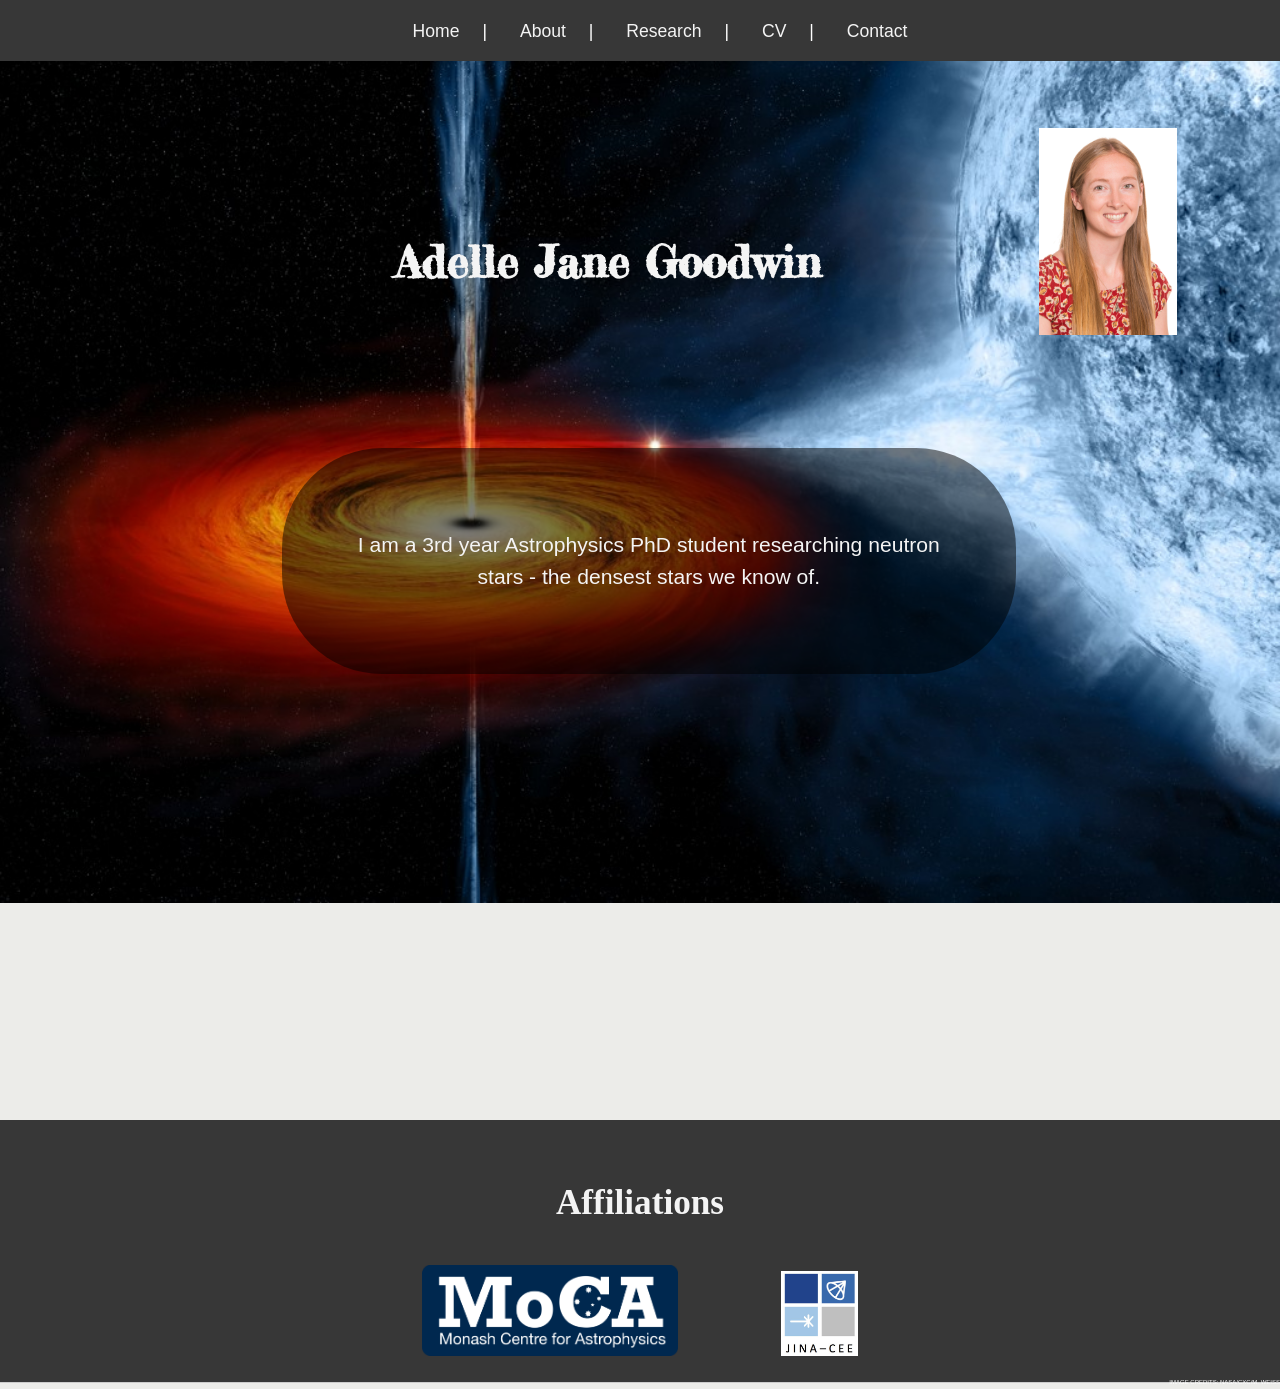
==== index.html @ 3f8757b3 "added metadata" ====
<!DOCTYPE html>
<html>
<head>

<link href="https://fonts.googleapis.com/css?family=Amatic+SC|Bevan|Bree+Serif|Cabin+Sketch|Cinzel|Merienda|Monoton|Orbitron|Raleway" rel="stylesheet">
<link href='https://fonts.googleapis.com/css?family=Spinnaker' rel='stylesheet'>
<link href="https://fonts.googleapis.com/css?family=Fredericka+the+Great" rel="stylesheet">

<!-- your webpage info goes here -->

    <title>Adelle Goodwin</title>

	<meta name="author" content="Adelle J Goodwin" />
	<meta name="description" content="Adelle Jane Goodwin, Adelle Goodwin, A J Goodwin, Monash University" />

<!-- you should always add your stylesheet (css) in the head tag so that it starts loading before the page html is being displayed -->
	<link rel="stylesheet" href="style.css" type="text/css" />

</head>
<div id="nav" >
  <br>
  <br>
  <br>
  <ul>
    <li><a href="index.html">Home</a></li>
    <li><a href="about.html">About</a></li>
    <li><a href="research.html">Research</a></li>
    <li><a href="CV.html">CV</a></li>
    <li><a href="contact.html">Contact</a></li>


  </ul>
</div>
   <div id="logo1" class = "parallax">
     <div id=nav3>
       <ul>
        <img src="Adelle_pic.jpg" alt="Adelle" width=40%>
   </ul>
     </div>
     <br>
     <br>
     <br>
     <br>
     <br>
     <br>
     <br>
     <br>
     <br>
     <br>
     <br>
     <h4> Adelle Jane Goodwin</h4>


    <!-- webpage content goes here in the body -->

    	<div id="page">

    		<div id="content1">
          <p style= "line-height:1.5" >
    				I am a 3rd year Astrophysics PhD student researching neutron stars - the densest stars we know of.
          <!-- <br>
          </p>
    			<p style="line-height:1.5" >
    				<b>Where:</b> Monash Prato Centre, Tuscany, Italy
    			</p>
          <p>
            <b>When:</b> June 11th - 15th 2018-->
          </p> 
    		</div>

  </div >
  <br>
  <br>
  <br>
  <br>
  <br>
  <br>
  <br>
  <br>
  <br>

  <div id="footer">
        <h6 id="sponsorTitle" data-default-title="<strong>Our Sponsors</strong>"><strong>Affiliations</strong></h6>
<br>
<br>
<a href="http://monash.edu/moca"><img src="mocalogo-4500px.png" width=20% ></a>
    &nbsp;&nbsp;&nbsp;&nbsp;  &nbsp;&nbsp;&nbsp;&nbsp;
    &nbsp;&nbsp;&nbsp;&nbsp;  &nbsp;&nbsp;&nbsp;&nbsp;
    <a href="http://jinaweb.org"><img src="jina.jpg" width=6%></a>
    <br>
    <br>

    <p>
  Image Credits: NASA/CXC/M. Weiss
    </p>

</div>
</html>
---- style.css ----
/*
* This file defines the size/margins/font/colours of things
*/

p{ line-height: 1em; }

/* h stands for heading, you can define different headings */

h1{
  color: #F4F4F4;
  font-family: "Playfair Display", Georgia, serif;
	line-height: 1.1em;
	margin: 0px 0px 0px 25%;
  width: 50%;
  text-align:center;
}

h3,h5{
  color: #373737;
  font-family:Raleway;
	font-weight: normal;
	line-height: 1.1em;
	margin: 0 0 .5em 0;
}

h2{
  color: #373737;
  font-family:Spinnaker;
	font-weight: normal;
	line-height: 1.1em;
	margin: 0 0 .5em 0;
}

h4{
  color: #F4F4F4;
  font-family: 'Fredericka the Great', cursive;
  font-weight: bolder;
  font-size: 200%;
	line-height: 1.5em;
	margin: -5% 0px 0px 25%;
  width: 50%;
  text-align:center;
}

h6{
  color: #F4F4F4;
  font-family:"Playfair Display", Georgia, serif;
	font-weight: bolder;
	line-height: 1.1em;
	margin: 0px 0px 0px 25%;
  width: 50%;
  text-align:center;
}

h1{ font-size: 3.0em; }
h2{ font-size: 1.8em; }
h3{ font-size: 3.0em; }
h4{ font-size: 250%;}
h5{ font-size: 1.8em; }
h6{ font-size: 2.0em; }
a{
	color: #F4F4F4;
  /* #F4F4F4*/
	text-decoration: none;
}
	a:hover,
	a:active{ text-decoration: underline; }

  a{
  	color: #F4F4F4;
  	text-decoration: none;
  }
  	a:hover,
  	a:active{ text-decoration: underline; }

/* you can structure your code's white space so that it is as readable for when
you come back in the future or for other people to read and edit quickly */

body{
    /* font-family: Raleway; font-weight:lighter; font-size: 110%; */
    font-family: "Karla", Arial, sans-serif;
    font-size: 110%;
    line-height: 1.2em; width: 100%;
    margin: 0%;text-align:center;
    background: #ECECE9
}

#page{ margin: 10%; }

#logo{
	width: 100%;
	margin-top: 100px;
	font-family: "Karla", Arial, sans-serif;
	display: inline-block;
}

#logo1{
	width: 100%;
	margin-top: 0px;
	font-family: "Karla", Arial, sans-serif;
	display: inline-block;
}
#nav{
	width: 100%;
  margin:0px;
  margin-top:-60px;
  margin-bottom: 0px;
	display: inline-block;
	text-align: center;
	float: center;
  color: #white;
  background-color: #373737;

}
	#nav ul{}
		#nav ul li{
			display: inline-block;
			height: 22px;
		}
    #nav li + li:before{
          content:' | ';
          padding-right:10px;
          color: white;
          font-size: 100%;
        }
			#nav ul li a{
				padding: 18px;
				background: #373737;
				color: #white;
        font-size: 100%;
        text-align: center;
        text-decoration: none;
        box-shadow: none;
			}
			#nav ul li a:hover{
				background-color: black;
				box-shadow: 0px 1px 1px black;
			}
			#nav ul li a:active{ background-color: #373737; background: #373737;}
/*
#nav{
	width: 100%;
  margin:0%;
  margin-top:-3.5%;
  margin-bottom: 0%;
	text-align: center;
	float: center;
  color: #white;
  background-color: #373737;

}
	#nav ul{}
		#nav ul li{
      display: inline-flex;
      float: center;
		  height: 100%;
      list-style: none;
      text-align: center;
      border-left: 0px solid white;
      border-right: 1px solid white;
      width: 15%; /* fallback for non-calc() browsers */
      /*width: calc(80% / 6);
      box-sizing: border-box;
      background-color: #373737;
		}
			#nav ul li a{
				padding: 7%;
       padding-left:15%;
        padding-right:15%;
				background: #373737;
				color: #white;
        font-size: 100%;
        text-align: center;
        text-decoration: none;
        box-shadow: none;
        background-color: #373737;
			}
			#nav ul li a:hover{
				background-color: black;
				box-shadow: 0px 1px 1px black;
        padding:7%;
        padding-left:15%;
         padding-right:15%;
			}
			#nav ul li a:active{ background-color: #373737; background: #373737;} */


#nav2{
      	width: 94%;
      	display: inline-block;
      	text-align: center;
      	float: center;
        /*margin-top:50px;
        margin-bottom:-30px;*/
        margin:3%;

      }
      	#nav2 ul{}
      		#nav2 ul li{
      			display: inline-block;
      			height: 62px;
      		}
      			#nav2 ul li a{
      				padding: 20px;
              padding-right:100px;
              padding-left:100px;
      				background: darkgrey;
      				color: black;
              font-size: 150%;
              font-weight: bolder;
              border-radius: 30px;
              border-color: white;
              margin-top:50px;
              margin-bottom:50px;
      			}
      			#nav2 ul li a:hover{
      				background-color: #373737;
      				box-shadow: 0px 2px 2px #white;
      			}
      			#nav2 ul li a:active{ background-color: #373737; }

#nav3{
                  	width: 30%;
                  	display: inline-block;
                  	text-align: center;
                  	float: right;
                    margin-top:50px;
                    margin-bottom:-30px;
                  }
                  	#nav3 ul{}
                  		#nav3 ul li{
                  			display: inline-block;
                  			height: 62px;
                  		}
                  			#nav3 ul li a{
                  				padding: 20px;
                          padding-right:20px;
                          padding-left:20px;
                  				background: #373737;
                  				color: white;
                          font-size: 90%;
                          font-weight: bolder;
                          border-radius: 0px;
                          border-color: white;
                  			}
                  			#nav3 ul li a:hover{
                  				background-color: #D7D7D7;
                  				box-shadow: 0px 2px 2px #white;
                  			}
                  			#nav3 ul li a:active{ background-color: #D7D7D7; }

#content{
  line-height: 20px;
  width:90%;
  margin-left:2%;
  margin-right:5%;
  margin-top:200px;
	background: #D7D7D7;
  color:#373737;
	padding: 60px;
	clear: both;
  border: 2px solid white;
}

#content1{
  line-height: 20px;
  margin-top:15%;
  margin-left: 15%;
  margin-right:20%;
  background: #373737;
  background-color: rgba(0,0,0,.5);
  color:#F4F4F4;
	padding: 60px;
	clear: both;
  font-size: 120%;
  width: 60%;
  float: center;
 border-radius: 100px;
}

#content2{
  line-height: 20px;
  width:90%;
  margin-left: 2%;
  margin-right:5%;
  margin-top: 60px;
	background: #D7D7D7;
  color:#373737;
	padding: 60px;
	clear: both;
  border: 2px solid white;
}

#content3{
  line-height: 20px;
  width:90%;
  margin-left: 2%;
  margin-right:5%;
  margin-top:200px;
	background: #D7D7D7;
  color:#373737;
	padding: 60px;
	clear: both;
  border: 2px solid white;
}

#content4{
  line-height: 20px;
  width:90%;
  margin-left: 2%;
  margin-right:5%;
  margin-top:60px;
	background: #D7D7D7;
  color:#373737;
	padding: 60px;
	clear: both;
  border: 2px solid white;
}

#content5{
  column-count:2;
  line-height: 20px;
  width:90%;
  margin-left: 2%;
  margin-right:5%;
  margin-top: 60px;
	background: #D7D7D7;
  color:#373737;
	padding: 60px;
	clear: both;
  border: 2px solid white;
}

#footer{
	border-bottom: 1px #ccc solid;
	margin-bottom: 0px;
  background: #373737;
  color:#F4f4f4;
	margin-top: 10%;
  padding-top: 5%;
}
	#footer p{
    width: 100%;
		text-align: right;
		text-transform: uppercase;
		font-size: 0.001em;
		color: white;
	}

#content,
ul li a{ box-shadow: 0px 0px 0px #999; }

#banner {
  position: absolute;
  top: 60px;
  left: 0px;
  right: 0px;
  width: 100%;
  height: 300px;
  z-index: -1;
}

#map {
  width: 100%;
  height: 400px;
  background-color: grey;
}

.cover {
  object-fit: cover;
  width: 50px;
  height: 50px;
}

.parallax {
    /* The image used */
    background-image: url("amsp.jpg");

    /* Set a specific height */
    height: 100%;
    width:100%;
    /* Create the parallax scrolling effect */
    background-attachment: fixed;
    background-position: center;
    background-repeat: no-repeat;
    background-size: cover;
}

.center{
    width:80%;
    margin:5% auto;
    margin-left: 25%;
    text-align:left;
}

.multi-column {
   -moz-column-count: 2;
   -moz-column-gap: 20px;
   -moz-column-fill: balance;
   -webkit-column-count: 2;
   -webkit-column-gap: 20px;
   -webkit-column-fill: balance;
   column-count: 2;
   column-gap: 20px;
   column-fill: balance;
   width:80%;
   margin:5% auto;
   margin-left: 15%;
   text-align:left;
   min-height:100%;
   -webkit-min-height:100%;
   -moz-min-height:100%;
}
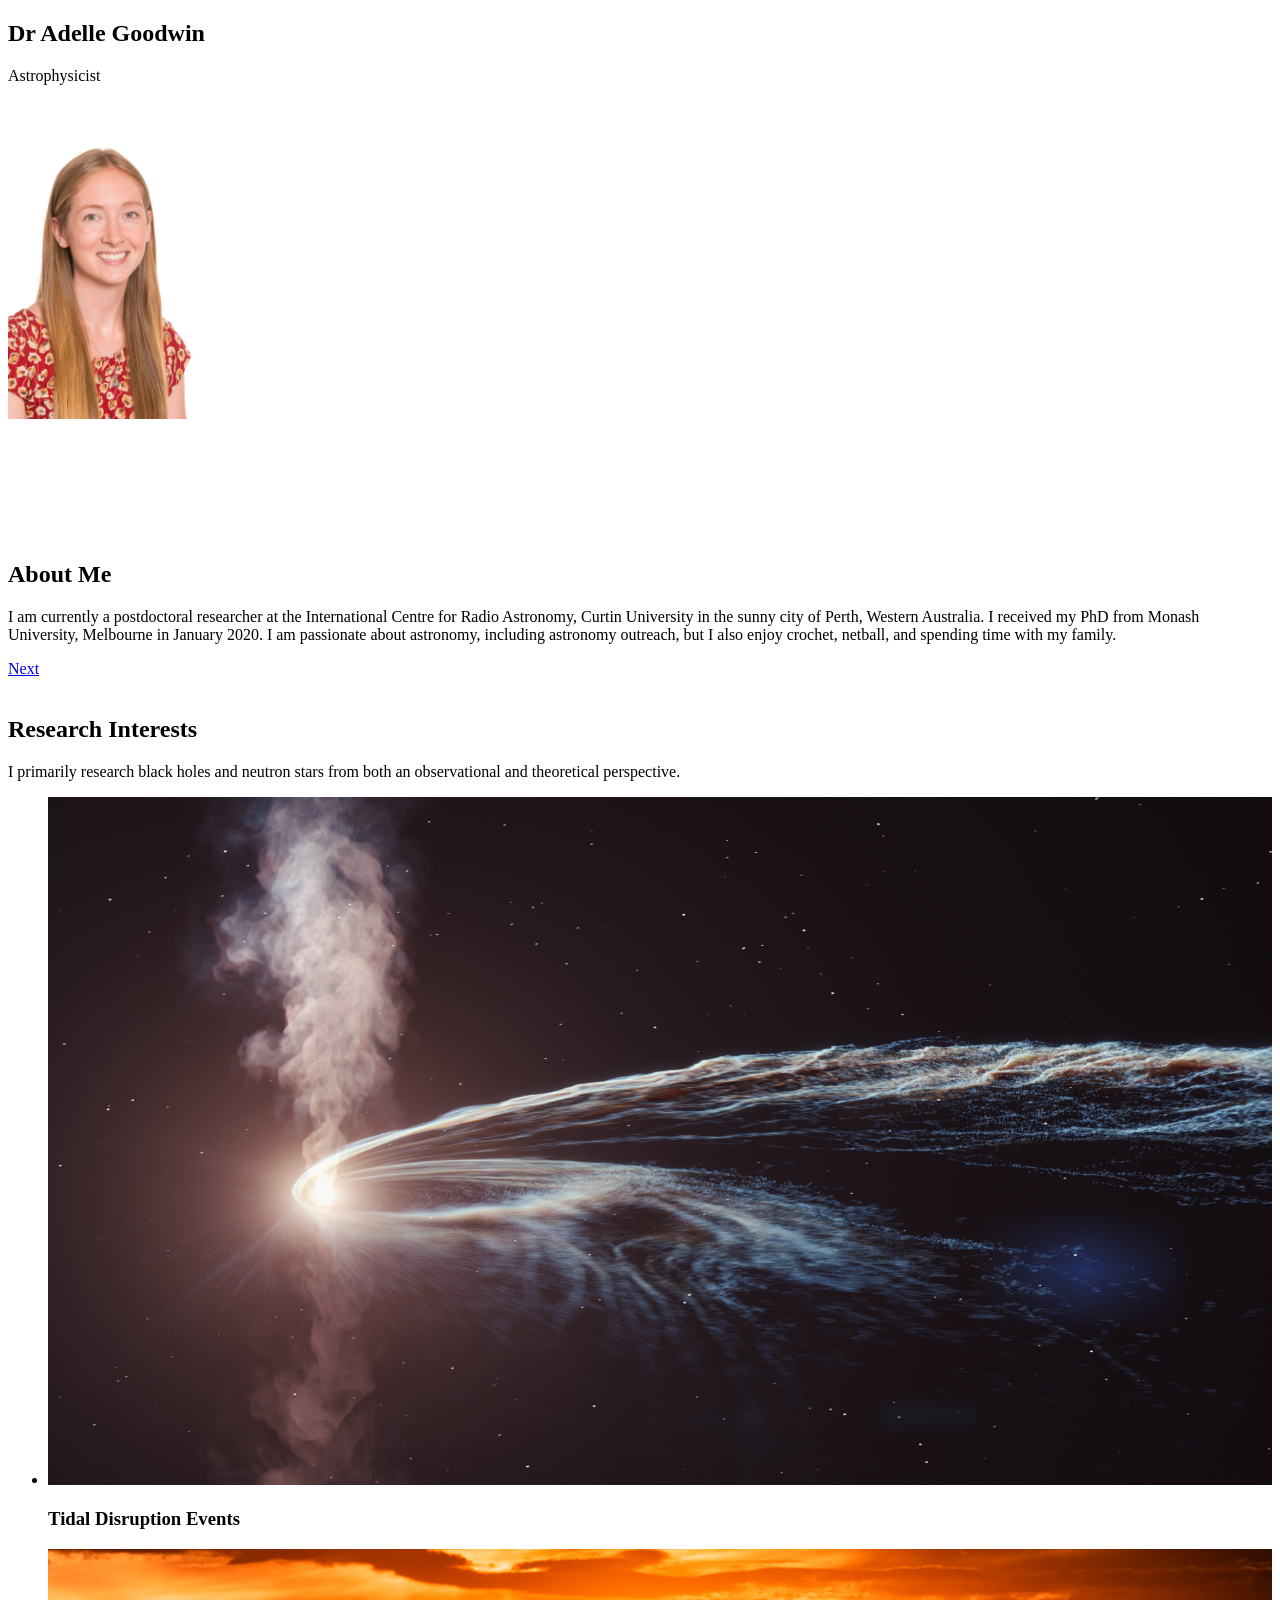
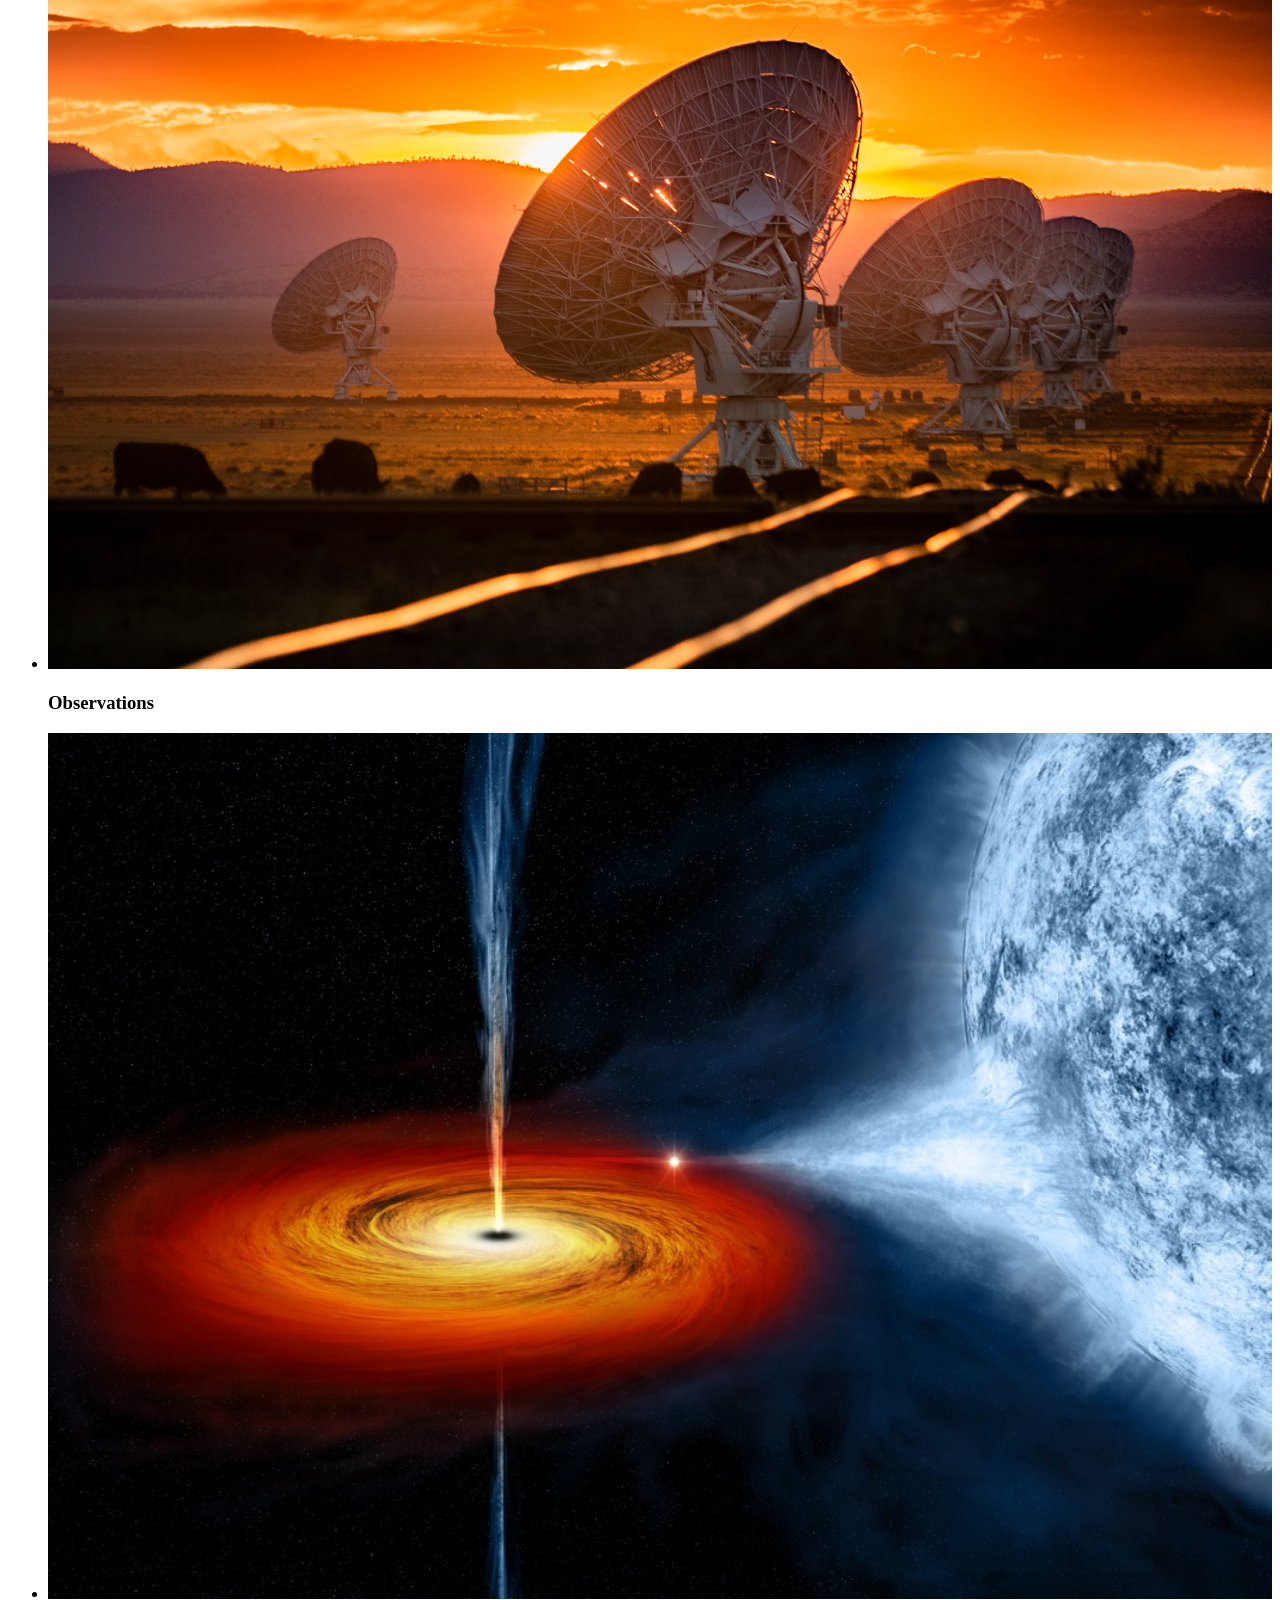
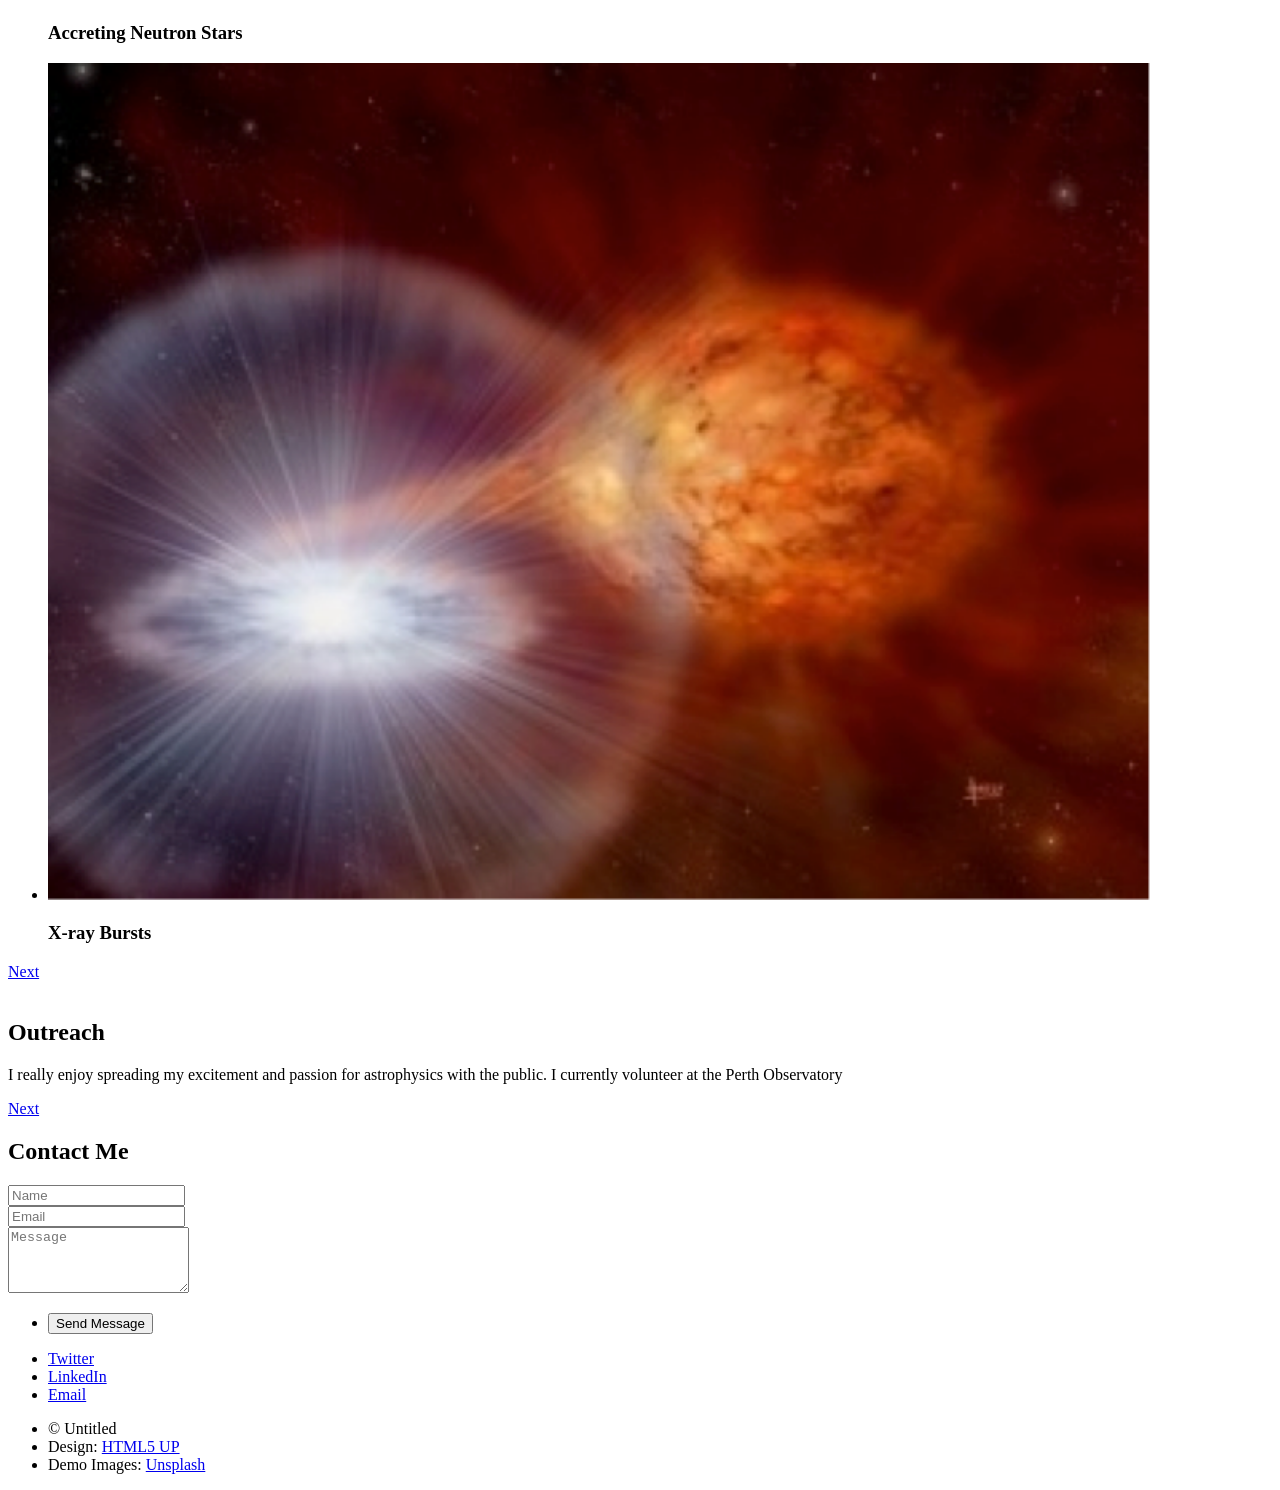
==== commit 3b742804: "upgraded website theme" ====
--- a/index.html
+++ b/index.html
@@ -1,98 +1,465 @@
-<!DOCTYPE html>
-<html>
-<head>
-
-<link href="https://fonts.googleapis.com/css?family=Amatic+SC|Bevan|Bree+Serif|Cabin+Sketch|Cinzel|Merienda|Monoton|Orbitron|Raleway" rel="stylesheet">
-<link href='https://fonts.googleapis.com/css?family=Spinnaker' rel='stylesheet'>
-<link href="https://fonts.googleapis.com/css?family=Fredericka+the+Great" rel="stylesheet">
-
-<!-- your webpage info goes here -->
-
-    <title>Adelle Goodwin</title>
-
-	<meta name="author" content="Adelle J Goodwin" />
-	<meta name="description" content="Adelle Jane Goodwin, Adelle Goodwin, A J Goodwin, Monash University" />
-
-<!-- you should always add your stylesheet (css) in the head tag so that it starts loading before the page html is being displayed -->
-	<link rel="stylesheet" href="style.css" type="text/css" />
-
-</head>
-<div id="nav" >
-  <br>
-  <br>
-  <br>
-  <ul>
-    <li><a href="index.html">Home</a></li>
-    <li><a href="about.html">About</a></li>
-    <li><a href="research.html">Research</a></li>
-    <li><a href="CV.html">CV</a></li>
-    <li><a href="contact.html">Contact</a></li>
-
-
-  </ul>
-</div>
-   <div id="logo1" class = "parallax">
-     <div id=nav3>
-       <ul>
-        <img src="Adelle_pic.jpg" alt="Adelle" width=40%>
-   </ul>
-     </div>
-     <br>
-     <br>
-     <br>
-     <br>
-     <br>
-     <br>
-     <br>
-     <br>
-     <br>
-     <br>
-     <br>
-     <h4> Adelle Jane Goodwin</h4>
-
-
-    <!-- webpage content goes here in the body -->
-
-    	<div id="page">
-
-    		<div id="content1">
-          <p style= "line-height:1.5" >
-    				I am a 3rd year Astrophysics PhD student researching neutron stars - the densest stars we know of.
-          <!-- <br>
-          </p>
-    			<p style="line-height:1.5" >
-    				<b>Where:</b> Monash Prato Centre, Tuscany, Italy
-    			</p>
-          <p>
-            <b>When:</b> June 11th - 15th 2018-->
-          </p> 
-    		</div>
-
-  </div >
-  <br>
-  <br>
-  <br>
-  <br>
-  <br>
-  <br>
-  <br>
-  <br>
-  <br>
-
-  <div id="footer">
-        <h6 id="sponsorTitle" data-default-title="<strong>Our Sponsors</strong>"><strong>Affiliations</strong></h6>
-<br>
-<br>
-<a href="http://monash.edu/moca"><img src="mocalogo-4500px.png" width=20% ></a>
-    &nbsp;&nbsp;&nbsp;&nbsp;  &nbsp;&nbsp;&nbsp;&nbsp;
-    &nbsp;&nbsp;&nbsp;&nbsp;  &nbsp;&nbsp;&nbsp;&nbsp;
-    <a href="http://jinaweb.org"><img src="jina.jpg" width=6%></a>
-    <br>
-    <br>
-
-    <p>
-  Image Credits: NASA/CXC/M. Weiss
-    </p>
-
-</div>
-</html>
+<!DOCTYPE HTML>
+<!--
+	Highlights by HTML5 UP
+	html5up.net | @n33co
+	Free for personal and commercial use under the CCA 3.0 license (html5up.net/license)
+-->
+<html>
+	<head>
+		<title>Dr Adelle Goodwin</title>
+		<meta http-equiv="content-type" content="text/html; charset=utf-8" />
+		<meta name="description" content="" />
+		<meta name="keywords" content="" />
+		<!--[if lte IE 8]><script src="css/ie/html5shiv.js"></script><![endif]-->
+		<script src="js/jquery.min.js"></script>
+		<script src="js/jquery.scrollex.min.js"></script>
+		<script src="js/jquery.scrolly.min.js"></script>
+		<script src="js/skel.min.js"></script>
+		<script src="js/init.js"></script>
+		<noscript>
+			<link rel="stylesheet" href="css/skel.css" />
+			<link rel="stylesheet" href="css/style.css" />
+			<link rel="stylesheet" href="css/style-xlarge.css" />
+		</noscript>
+		<!--[if lte IE 8]><link rel="stylesheet" href="css/ie/v8.css" /><![endif]-->
+		<!--[if lte IE 9]><link rel="stylesheet" href="css/ie/v9.css" /><![endif]-->
+	</head>
+	<body>
+
+		<!-- Header -->
+			<section id="header">
+				<header class="major">
+					<h1>Dr Adelle Goodwin</h1>
+					<p>Astrophysicist </p>
+				</header>
+				<!-- <div class="container">
+					<ul class="actions">
+						<li><a href="#one" class="button special scrolly">Begin</a></li>
+					</ul>
+				</div> -->
+			</section>
+
+		<!-- One -->
+			<section id="one" class="main special">
+				<div style="margin-top: 50px"><p style= "line-height:5" ></p></div>
+				<div >
+					<img src="images/Adelle_pic.jpg" alt="Adelle" width=15%>
+				</div>
+				<div style="margin-top: 100px"><p style= "line-height:5" ></p></div>
+				<div class="container">
+					<span class="image fit primary"><img src="images/pic01.jpg" alt="" /></span>
+					<div class="content">
+						<header class="major">
+							<h2>About Me</h2>
+						</header>
+						<p>I am currently a postdoctoral researcher at the International Centre for Radio Astronomy, Curtin University in the sunny city of Perth, Western Australia. I received my PhD from Monash University, Melbourne in January 2020. I am passionate about astronomy, including astronomy outreach, but I also enjoy crochet, netball, and spending time with my family. </p>
+					</div>
+					<a href="#two" class="goto-next scrolly">Next</a>
+				</div>
+			</section>
+
+		<!-- Two -->
+			<section id="two" class="main special">
+				<div class="container">
+					<span class="image fit primary"><img src="images/pic02.jpg" alt="" /></span>
+					<div class="content">
+						<header class="major">
+							<h2>Research Interests</h2>
+						</header>
+						<p>I primarily research black holes and neutron stars from both an observational and theoretical perspective.</p>
+						<ul class="icons-grid">
+							<li>
+								<span class="image"><img src="images/TDE.jpg" alt="tidal disruption event" width=100%/> </span>
+								<h3>Tidal Disruption Events</h3>
+							</li>
+							<li>
+								<span class="image"><img src="images/VLA.jpg" alt="Very Large Array salletite dishes" width=100%/> </span>
+								<h3>Observations</h3>
+							</li>
+							<li>
+								<span class="image"><img src="images/amsp.jpg" alt="accreting neutron star" width=100%/> </span>
+								<h3>Accreting Neutron Stars</h3>
+							</li>
+							<li>
+								<span class="image"><img src="images/xrb.png" alt="X-ray burst" width=90%/> </span>
+								<h3>X-ray Bursts</h3>
+							</li>
+
+						</ul>
+					</div>
+					<a href="#three" class="goto-next scrolly">Next</a>
+				</div>
+			</section>
+
+		<!-- Three -->
+			<section id="three" class="main special">
+				<div class="container">
+					<span class="image fit primary"><img src="images/pic03.jpg" alt="" /></span>
+					<div class="content">
+						<header class="major">
+							<h2>Outreach</h2>
+						</header>
+						<p>I really enjoy spreading my excitement and passion for astrophysics with the public. I currently volunteer at the Perth Observatory</p>
+					</div>
+					<a href="#footer" class="goto-next scrolly">Next</a>
+				</div>
+			</section>
+
+		<!-- Four -->
+		<!--
+			<section id="four" class="main">
+				<div class="container">
+					<div class="content">
+						<header class="major">
+							<h2>Elements</h2>
+						</header>
+						<section>
+							<h4>Text</h4>
+							<p>This is <b>bold</b> and this is <strong>strong</strong>. This is <i>italic</i> and this is <em>emphasized</em>.
+							This is <sup>superscript</sup> text and this is <sub>subscript</sub> text.
+							This is <u>underlined</u> and this is code: <code>for (;;) { ... }</code>. Finally, <a href="#">this is a link</a>.</p>
+							<hr />
+							<header>
+								<h4>Heading with a Subtitle</h4>
+								<p>Lorem ipsum dolor sit amet nullam id egestas urna aliquam</p>
+							</header>
+							<p>Nunc lacinia ante nunc ac lobortis. Interdum adipiscing gravida odio porttitor sem non mi integer non faucibus ornare mi ut ante amet placerat aliquet. Volutpat eu sed ante lacinia sapien lorem accumsan varius montes viverra nibh in adipiscing blandit tempus accumsan.</p>
+							<header>
+								<h5>Heading with a Subtitle</h5>
+								<p>Lorem ipsum dolor sit amet nullam id egestas urna aliquam</p>
+							</header>
+							<p>Nunc lacinia ante nunc ac lobortis. Interdum adipiscing gravida odio porttitor sem non mi integer non faucibus ornare mi ut ante amet placerat aliquet. Volutpat eu sed ante lacinia sapien lorem accumsan varius montes viverra nibh in adipiscing blandit tempus accumsan.</p>
+							<hr />
+							<h2>Heading Level 2</h2>
+							<h3>Heading Level 3</h3>
+							<h4>Heading Level 4</h4>
+							<h5>Heading Level 5</h5>
+							<h6>Heading Level 6</h6>
+							<hr />
+							<h5>Blockquote</h5>
+							<blockquote>Fringilla nisl. Donec accumsan interdum nisi, quis tincidunt felis sagittis eget tempus euismod. Vestibulum ante ipsum primis in faucibus vestibulum. Blandit adipiscing eu felis iaculis volutpat ac adipiscing accumsan faucibus. Vestibulum ante ipsum primis in faucibus lorem ipsum dolor sit amet nullam adipiscing eu felis.</blockquote>
+							<h5>Preformatted</h5>
+							<pre><code>i = 0;
+
+while (!deck.isInOrder()) {
+print 'Iteration ' + i;
+deck.shuffle();
+i++;
+}
+
+print 'It took ' + i + ' iterations to sort the deck.';</code></pre>
+						</section>
+
+						<section>
+							<h4>Lists</h4>
+							<div class="row">
+								<div class="6u 12u$(medium)">
+									<h5>Unordered</h5>
+									<ul>
+										<li>Dolor pulvinar etiam.</li>
+										<li>Sagittis adipiscing.</li>
+										<li>Felis enim feugiat.</li>
+									</ul>
+									<h5>Alternate</h5>
+									<ul class="alt">
+										<li>Dolor pulvinar etiam.</li>
+										<li>Sagittis adipiscing.</li>
+										<li>Felis enim feugiat.</li>
+									</ul>
+								</div>
+								<div class="6u$ 12u(medium)">
+									<h5>Ordered</h5>
+									<ol>
+										<li>Dolor pulvinar etiam.</li>
+										<li>Etiam vel felis viverra.</li>
+										<li>Felis enim feugiat.</li>
+										<li>Dolor pulvinar etiam.</li>
+										<li>Etiam vel felis lorem.</li>
+										<li>Felis enim et feugiat.</li>
+									</ol>
+									<h5>Icons</h5>
+									<ul class="icons">
+										<li><a href="#" class="icon fa-twitter"><span class="label">Twitter</span></a></li>
+										<li><a href="#" class="icon fa-facebook"><span class="label">Facebook</span></a></li>
+										<li><a href="#" class="icon fa-instagram"><span class="label">Instagram</span></a></li>
+										<li><a href="#" class="icon fa-github"><span class="label">Github</span></a></li>
+									</ul>
+								</div>
+							</div>
+							<h5>Actions</h5>
+							<ul class="actions">
+								<li><a href="#" class="button special">Default</a></li>
+								<li><a href="#" class="button">Default</a></li>
+							</ul>
+							<ul class="actions small">
+								<li><a href="#" class="button special small">Small</a></li>
+								<li><a href="#" class="button small">Small</a></li>
+							</ul>
+							<div class="row">
+								<div class="6u 12u$(small)">
+									<ul class="actions vertical">
+										<li><a href="#" class="button special">Default</a></li>
+										<li><a href="#" class="button">Default</a></li>
+									</ul>
+								</div>
+								<div class="6u$ 12u$(small)">
+									<ul class="actions vertical small">
+										<li><a href="#" class="button special small">Small</a></li>
+										<li><a href="#" class="button small">Small</a></li>
+									</ul>
+								</div>
+								<div class="6u 12u$(small)">
+									<ul class="actions vertical">
+										<li><a href="#" class="button special fit">Default</a></li>
+										<li><a href="#" class="button fit">Default</a></li>
+									</ul>
+								</div>
+								<div class="6u$ 12u$(small)">
+									<ul class="actions vertical small">
+										<li><a href="#" class="button special small fit">Small</a></li>
+										<li><a href="#" class="button small fit">Small</a></li>
+									</ul>
+								</div>
+							</div>
+						</section>
+
+						<section>
+							<h4>Table</h4>
+							<h5>Default</h5>
+							<div class="table-wrapper">
+								<table>
+									<thead>
+										<tr>
+											<th>Name</th>
+											<th>Description</th>
+											<th>Price</th>
+										</tr>
+									</thead>
+									<tbody>
+										<tr>
+											<td>Item One</td>
+											<td>Ante turpis integer aliquet porttitor.</td>
+											<td>29.99</td>
+										</tr>
+										<tr>
+											<td>Item Two</td>
+											<td>Vis ac commodo adipiscing arcu aliquet.</td>
+											<td>19.99</td>
+										</tr>
+										<tr>
+											<td>Item Three</td>
+											<td> Morbi faucibus arcu accumsan lorem.</td>
+											<td>29.99</td>
+										</tr>
+										<tr>
+											<td>Item Four</td>
+											<td>Vitae integer tempus condimentum.</td>
+											<td>19.99</td>
+										</tr>
+										<tr>
+											<td>Item Five</td>
+											<td>Ante turpis integer aliquet porttitor.</td>
+											<td>29.99</td>
+										</tr>
+									</tbody>
+									<tfoot>
+										<tr>
+											<td colspan="2"></td>
+											<td>100.00</td>
+										</tr>
+									</tfoot>
+								</table>
+							</div>
+
+							<h5>Alternate</h5>
+							<div class="table-wrapper">
+								<table class="alt">
+									<thead>
+										<tr>
+											<th>Name</th>
+											<th>Description</th>
+											<th>Price</th>
+										</tr>
+									</thead>
+									<tbody>
+										<tr>
+											<td>Item One</td>
+											<td>Ante turpis integer aliquet porttitor.</td>
+											<td>29.99</td>
+										</tr>
+										<tr>
+											<td>Item Two</td>
+											<td>Vis ac commodo adipiscing arcu aliquet.</td>
+											<td>19.99</td>
+										</tr>
+										<tr>
+											<td>Item Three</td>
+											<td> Morbi faucibus arcu accumsan lorem.</td>
+											<td>29.99</td>
+										</tr>
+										<tr>
+											<td>Item Four</td>
+											<td>Vitae integer tempus condimentum.</td>
+											<td>19.99</td>
+										</tr>
+										<tr>
+											<td>Item Five</td>
+											<td>Ante turpis integer aliquet porttitor.</td>
+											<td>29.99</td>
+										</tr>
+									</tbody>
+									<tfoot>
+										<tr>
+											<td colspan="2"></td>
+											<td>100.00</td>
+										</tr>
+									</tfoot>
+								</table>
+							</div>
+						</section>
+
+						<section>
+							<h4>Buttons</h4>
+							<ul class="actions">
+								<li><a href="#" class="button special">Special</a></li>
+								<li><a href="#" class="button">Default</a></li>
+							</ul>
+							<ul class="actions">
+								<li><a href="#" class="button">Default</a></li>
+								<li><a href="#" class="button small">Small</a></li>
+							</ul>
+							<ul class="actions fit">
+								<li><a href="#" class="button special fit">Fit</a></li>
+								<li><a href="#" class="button fit">Fit</a></li>
+							</ul>
+							<ul class="actions fit small">
+								<li><a href="#" class="button special fit small">Fit + Small</a></li>
+								<li><a href="#" class="button fit small">Fit + Small</a></li>
+							</ul>
+							<ul class="actions">
+								<li><a href="#" class="button special icon fa-download">Icon</a></li>
+								<li><a href="#" class="button icon fa-download">Icon</a></li>
+							</ul>
+							<ul class="actions">
+								<li><span class="button special disabled">Disabled</span></li>
+								<li><span class="button disabled">Disabled</span></li>
+							</ul>
+						</section>
+
+						<section>
+							<h4>Form</h4>
+							<form method="post" action="#">
+								<div class="row uniform">
+									<div class="6u 12u$(xsmall)">
+										<input type="text" name="demo-name" id="demo-name" value="" placeholder="Name" />
+									</div>
+									<div class="6u$ 12u$(xsmall)">
+										<input type="email" name="demo-email" id="demo-email" value="" placeholder="Email" />
+									</div>
+									<div class="12u$">
+										<div class="select-wrapper">
+											<select name="demo-category" id="demo-category">
+												<option value="">- Category -</option>
+												<option value="1">Manufacturing</option>
+												<option value="1">Shipping</option>
+												<option value="1">Administration</option>
+												<option value="1">Human Resources</option>
+											</select>
+										</div>
+									</div>
+									<div class="4u 12u$(small)">
+										<input type="radio" id="demo-priority-low" name="demo-priority" checked>
+										<label for="demo-priority-low">Low</label>
+									</div>
+									<div class="4u 12u$(small)">
+										<input type="radio" id="demo-priority-normal" name="demo-priority">
+										<label for="demo-priority-normal">Normal</label>
+									</div>
+									<div class="4u$ 12u$(small)">
+										<input type="radio" id="demo-priority-high" name="demo-priority">
+										<label for="demo-priority-high">High</label>
+									</div>
+									<div class="6u 12u$(small)">
+										<input type="checkbox" id="demo-copy" name="demo-copy">
+										<label for="demo-copy">Email me a copy</label>
+									</div>
+									<div class="6u$ 12u$(small)">
+										<input type="checkbox" id="demo-human" name="demo-human" checked>
+										<label for="demo-human">Not a robot</label>
+									</div>
+									<div class="12u$">
+										<textarea name="demo-message" id="demo-message" placeholder="Enter your message" rows="6"></textarea>
+									</div>
+									<div class="12u$">
+										<ul class="actions">
+											<li><input type="submit" value="Send Message" class="special" /></li>
+											<li><input type="reset" value="Reset" /></li>
+										</ul>
+									</div>
+								</div>
+							</form>
+						</section>
+
+						<section>
+							<h4>Image</h4>
+							<h5>Fit</h5>
+							<div class="box alt">
+								<div class="row uniform 50%">
+									<div class="12u"><span class="image fit"><img src="images/pic04.jpg" alt="" /></span></div>
+									<div class="4u"><span class="image fit"><img src="images/pic04.jpg" alt="" /></span></div>
+									<div class="4u"><span class="image fit"><img src="images/pic04.jpg" alt="" /></span></div>
+									<div class="4u"><span class="image fit"><img src="images/pic04.jpg" alt="" /></span></div>
+									<div class="4u"><span class="image fit"><img src="images/pic04.jpg" alt="" /></span></div>
+									<div class="4u"><span class="image fit"><img src="images/pic04.jpg" alt="" /></span></div>
+									<div class="4u"><span class="image fit"><img src="images/pic04.jpg" alt="" /></span></div>
+									<div class="4u"><span class="image fit"><img src="images/pic04.jpg" alt="" /></span></div>
+									<div class="4u"><span class="image fit"><img src="images/pic04.jpg" alt="" /></span></div>
+									<div class="4u"><span class="image fit"><img src="images/pic04.jpg" alt="" /></span></div>
+								</div>
+							</div>
+							<h5>Left &amp; Right</h5>
+							<p><span class="image left"><img src="images/pic05.jpg" alt="" /></span>Fringilla nisl. Donec accumsan interdum nisi, quis tincidunt felis sagittis eget. tempus euismod. Vestibulum ante ipsum primis in faucibus vestibulum. Blandit adipiscing eu felis iaculis volutpat ac adipiscing accumsan eu faucibus. Integer ac pellentesque praesent tincidunt felis sagittis eget. tempus euismod. Vestibulum ante ipsum primis in faucibus vestibulum. Blandit adipiscing eu felis iaculis volutpat ac adipiscing accumsan eu faucibus. Integer ac pellentesque praesent. Donec accumsan interdum nisi, quis tincidunt felis sagittis eget. tempus euismod. Vestibulum ante ipsum primis in faucibus vestibulum. Blandit adipiscing eu felis iaculis volutpat ac adipiscing accumsan eu faucibus. Integer ac pellentesque praesent tincidunt felis sagittis eget. tempus euismod. Vestibulum ante ipsum primis in faucibus vestibulum. Blandit adipiscing eu felis iaculis volutpat ac adipiscing accumsan eu faucibus. Integer ac pellentesque praesent.</p>
+							<p><span class="image right"><img src="images/pic05.jpg" alt="" /></span>Fringilla nisl. Donec accumsan interdum nisi, quis tincidunt felis sagittis eget. tempus euismod. Vestibulum ante ipsum primis in faucibus vestibulum. Blandit adipiscing eu felis iaculis volutpat ac adipiscing accumsan eu faucibus. Integer ac pellentesque praesent tincidunt felis sagittis eget. tempus euismod. Vestibulum ante ipsum primis in faucibus vestibulum. Blandit adipiscing eu felis iaculis volutpat ac adipiscing accumsan eu faucibus. Integer ac pellentesque praesent. Donec accumsan interdum nisi, quis tincidunt felis sagittis eget. tempus euismod. Vestibulum ante ipsum primis in faucibus vestibulum. Blandit adipiscing eu felis iaculis volutpat ac adipiscing accumsan eu faucibus. Integer ac pellentesque praesent tincidunt felis sagittis eget. tempus euismod. Vestibulum ante ipsum primis in faucibus vestibulum. Blandit adipiscing eu felis iaculis volutpat ac adipiscing accumsan eu faucibus. Integer ac pellentesque praesent.</p>
+						</section>
+
+					</div>
+					<a href="#footer" class="goto-next scrolly">Next</a>
+				</div>
+			</section>
+		-->
+
+		<!-- Footer -->
+			<section id="footer">
+				<div class="container">
+					<header class="major">
+						<h2>Contact Me</h2>
+					</header>
+					<form method="post" action="#">
+						<div class="row uniform">
+							<div class="6u 12u$(xsmall)"><input type="text" name="name" id="name" placeholder="Name" /></div>
+							<div class="6u$ 12u$(xsmall)"><input type="email" name="email" id="email" placeholder="Email" /></div>
+							<div class="12u$"><textarea name="message" id="message" placeholder="Message" rows="4"></textarea></div>
+							<div class="12u$">
+								<ul class="actions">
+									<li><input type="submit" value="Send Message" class="special" /></li>
+								</ul>
+							</div>
+						</div>
+					</form>
+				</div>
+				<footer>
+					<ul class="icons">
+						<li><a href="https://twitter.com/astro_del" class="icon alt fa-twitter"><span class="label">Twitter</span></a></li>
+						<li><a href="#" class="icon alt fa-linkedin"><span class="label">LinkedIn</span></a></li>
+						<!-- <li><a href="#" class="icon alt fa-instagram"><span class="label">Instagram</span></a></li>
+						<li><a href="#" class="icon alt fa-dribbble"><span class="label">Dribbble</span></a></li> -->
+						<li><a href="#" class="icon alt fa-envelope"><span class="label">Email</span></a></li>
+					</ul>
+					<ul class="copyright">
+						<li>&copy; Untitled</li><li>Design: <a href="http://html5up.net">HTML5 UP</a></li><li>Demo Images: <a href="http://unsplash.com">Unsplash</a></li>
+					</ul>
+				</footer>
+			</section>
+
+	</body>
+</html>
--- a/css/skel.css
+++ b/css/skel.css
@@ -0,0 +1,247 @@
+/* Resets (http://meyerweb.com/eric/tools/css/reset/ | v2.0 | 20110126 | License: none (public domain)) */
+
+	html,body,div,span,applet,object,iframe,h1,h2,h3,h4,h5,h6,p,blockquote,pre,a,abbr,acronym,address,big,cite,code,del,dfn,em,img,ins,kbd,q,s,samp,small,strike,strong,sub,sup,tt,var,b,u,i,center,dl,dt,dd,ol,ul,li,fieldset,form,label,legend,table,caption,tbody,tfoot,thead,tr,th,td,article,aside,canvas,details,embed,figure,figcaption,footer,header,hgroup,menu,nav,output,ruby,section,summary,time,mark,audio,video{margin:0;padding:0;border:0;font-size:100%;font:inherit;vertical-align:baseline;}article,aside,details,figcaption,figure,footer,header,hgroup,menu,nav,section{display:block;}body{line-height:1;}ol,ul{list-style:none;}blockquote,q{quotes:none;}blockquote:before,blockquote:after,q:before,q:after{content:'';content:none;}table{border-collapse:collapse;border-spacing:0;}body{-webkit-text-size-adjust:none}
+
+/* Box Model */
+
+	*, *:before, *:after {
+		-moz-box-sizing: border-box;
+		-webkit-box-sizing: border-box;
+		box-sizing: border-box;
+	}
+
+/* Container */
+
+	.container {
+		margin-left: auto;
+		margin-right: auto;
+
+		/* width: (containers) */
+		width: 35em;
+	}
+
+	/* Modifiers */
+
+		/* 125% */
+			.container.\31 25\25 {
+				width: 100%;
+
+				/* max-width: (containers * 1.25) */
+				max-width: 43.75em;
+
+				/* min-width: (containers) */
+				min-width: 35em;
+			}
+
+		/* 75% */
+			.container.\37 5\25 {
+
+				/* width: (containers * 0.75) */
+				width: 26.25em;
+
+			}
+
+		/* 50% */
+			.container.\35 0\25 {
+
+				/* width: (containers * 0.50) */
+				width: 17.5em;
+
+			}
+
+		/* 25% */
+			.container.\32 5\25 {
+
+				/* width: (containers * 0.25) */
+				width: 8.75em;
+
+			}
+
+/* Grid */
+
+	.row {
+		border-bottom: solid 1px transparent;
+	}
+
+	.row > * {
+		float: left;
+	}
+
+	.row:after, .row:before {
+		content: '';
+		display: block;
+		clear: both;
+		height: 0;
+	}
+
+	.row.uniform > * > :first-child {
+		margin-top: 0;
+	}
+
+	.row.uniform > * > :last-child {
+		margin-bottom: 0;
+	}
+
+	/* Gutters */
+
+		/* Normal */
+
+			.row > * {
+				/* padding: (gutters.horizontal) 0 0 (gutters.vertical) */
+				padding: 0 0 0 1.5em;
+			}
+
+			.row {
+				/* margin: -(gutters.horizontal) 0 -1px -(gutters.vertical) */
+				margin: 0 0 -1px -1.5em;
+			}
+
+			.row.uniform > * {
+				/* padding: (gutters.vertical) 0 0 (gutters.vertical) */
+				padding: 1.5em 0 0 1.5em;
+			}
+
+			.row.uniform {
+				/* margin: -(gutters.vertical) 0 -1px -(gutters.vertical) */
+				margin: -1.5em 0 -1px -1.5em;
+			}
+
+		/* 200% */
+
+			.row.\32 00\25 > * {
+				/* padding: (gutters.horizontal) 0 0 (gutters.vertical) */
+				padding: 0 0 0 3em;
+			}
+
+			.row.\32 00\25 {
+				/* margin: -(gutters.horizontal) 0 -1px -(gutters.vertical) */
+				margin: 0 0 -1px -3em;
+			}
+
+			.row.uniform.\32 00\25 > * {
+				/* padding: (gutters.vertical) 0 0 (gutters.vertical) */
+				padding: 3em 0 0 3em;
+			}
+
+			.row.uniform.\32 00\25 {
+				/* margin: -(gutters.vertical) 0 -1px -(gutters.vertical) */
+				margin: -3em 0 -1px -3em;
+			}
+
+		/* 150% */
+
+			.row.\31 50\25 > * {
+				/* padding: (gutters.horizontal) 0 0 (gutters.vertical) */
+				padding: 0 0 0 2.25em;
+			}
+
+			.row.\31 50\25 {
+				/* margin: -(gutters.horizontal) 0 -1px -(gutters.vertical) */
+				margin: 0 0 -1px -2.25em;
+			}
+
+			.row.uniform.\31 50\25 > * {
+				/* padding: (gutters.vertical) 0 0 (gutters.vertical) */
+				padding: 2.25em 0 0 2.25em;
+			}
+
+			.row.uniform.\31 50\25 {
+				/* margin: -(gutters.vertical) 0 -1px -(gutters.vertical) */
+				margin: -2.25em 0 -1px -2.25em;
+			}
+
+		/* 50% */
+
+			.row.\35 0\25 > * {
+				/* padding: (gutters.horizontal) 0 0 (gutters.vertical) */
+				padding: 0 0 0 0.75em;
+			}
+
+			.row.\35 0\25 {
+				/* margin: -(gutters.horizontal) 0 -1px -(gutters.vertical) */
+				margin: 0 0 -1px -0.75em;
+			}
+
+			.row.uniform.\35 0\25 > * {
+				/* padding: (gutters.vertical) 0 0 (gutters.vertical) */
+				padding: 0.75em 0 0 0.75em;
+			}
+
+			.row.uniform.\35 0\25 {
+				/* margin: -(gutters.vertical) 0 -1px -(gutters.vertical) */
+				margin: -0.75em 0 -1px -0.75em;
+			}
+
+		/* 25% */
+
+			.row.\32 5\25 > * {
+				/* padding: (gutters.horizontal) 0 0 (gutters.vertical) */
+				padding: 0 0 0 0.375em;
+			}
+
+			.row.\32 5\25 {
+				/* margin: -(gutters.horizontal) 0 -1px -(gutters.vertical) */
+				margin: 0 0 -1px -0.375em;
+			}
+
+			.row.uniform.\32 5\25 > * {
+				/* padding: (gutters.vertical) 0 0 (gutters.vertical) */
+				padding: 0.375em 0 0 0.375em;
+			}
+
+			.row.uniform.\32 5\25 {
+				/* margin: -(gutters.vertical) 0 -1px -(gutters.vertical) */
+				margin: -0.375em 0 -1px -0.375em;
+			}
+
+		/* 0% */
+
+			.row.\30 \25 > * {
+				padding: 0;
+			}
+
+			.row.\30 \25 {
+				margin: 0 0 -1px 0;
+			}
+
+	/* Cells */
+
+		.\31 2u, .\31 2u\24 { width: 100%; clear: none; margin-left: 0; }
+		.\31 1u, .\31 1u\24 { width: 91.6666666667%; clear: none; margin-left: 0; }
+		.\31 0u, .\31 0u\24 { width: 83.3333333333%; clear: none; margin-left: 0; }
+		.\39 u, .\39 u\24 { width: 75%; clear: none; margin-left: 0; }
+		.\38 u, .\38 u\24 { width: 66.6666666667%; clear: none; margin-left: 0; }
+		.\37 u, .\37 u\24 { width: 58.3333333333%; clear: none; margin-left: 0; }
+		.\36 u, .\36 u\24 { width: 50%; clear: none; margin-left: 0; }
+		.\35 u, .\35 u\24 { width: 41.6666666667%; clear: none; margin-left: 0; }
+		.\34 u, .\34 u\24 { width: 33.3333333333%; clear: none; margin-left: 0; }
+		.\33 u, .\33 u\24 { width: 25%; clear: none; margin-left: 0; }
+		.\32 u, .\32 u\24 { width: 16.6666666667%; clear: none; margin-left: 0; }
+		.\31 u, .\31 u\24 { width: 8.3333333333%; clear: none; margin-left: 0; }
+
+		.\31 2u\24 + *,
+		.\31 1u\24 + *,
+		.\31 0u\24 + *,
+		.\39 u\24 + *,
+		.\38 u\24 + *,
+		.\37 u\24 + *,
+		.\36 u\24 + *,
+		.\35 u\24 + *,
+		.\34 u\24 + *,
+		.\33 u\24 + *,
+		.\32 u\24 + *,
+		.\31 u\24 + * {
+			clear: left;
+		}
+
+		.\-11u { margin-left: 91.6666666667% }
+		.\-10u { margin-left: 83.3333333333% }
+		.\-9u { margin-left: 75% }
+		.\-8u { margin-left: 66.6666666667% }
+		.\-7u { margin-left: 58.3333333333% }
+		.\-6u { margin-left: 50% }
+		.\-5u { margin-left: 41.6666666667% }
+		.\-4u { margin-left: 33.3333333333% }
+		.\-3u { margin-left: 25% }
+		.\-2u { margin-left: 16.6666666667% }
+		.\-1u { margin-left: 8.3333333333% }
--- a/css/style.css
+++ b/css/style.css
@@ -0,0 +1,1222 @@
+@import url(font-awesome.min.css);
+@import url("http://fonts.googleapis.com/css?family=Raleway:400,400italic,700,800");
+
+/*
+	Highlights by HTML5 UP
+	html5up.net | @n33co
+	Free for personal and commercial use under the CCA 3.0 license (html5up.net/license)
+*/
+
+/* Basic */
+
+	html {
+		background-color: #313a3d;
+		background-attachment: fixed,						fixed;
+		background-image: url("images/overlay.png"), url("../images/bg.jpg");
+		background-position: top left,					center center;
+		background-repeat: repeat,						none;
+		background-size: auto,						cover;
+	}
+
+	html.is-loading body *, html.is-loading body *:before, html.is-loading body *:after {
+		-moz-animation: none !important;
+		-webkit-animation: none !important;
+		-o-animation: none !important;
+		-ms-animation: none !important;
+		animation: none !important;
+		-moz-transition: none !important;
+		-webkit-transition: none !important;
+		-o-transition: none !important;
+		-ms-transition: none !important;
+		transition: none !important;
+	}
+
+	html.is-touch {
+		height: 100vh;
+		overflow: hidden;
+	}
+
+		html.is-touch #wrapper {
+			-webkit-backface-visibility: hidden;
+			-webkit-overflow-scrolling: touch;
+			-webkit-transform: translate3d(0, 0, 0);
+			height: 100vh;
+			overflow: auto;
+		}
+
+	body, input, select, textarea {
+		color: #6f7577;
+		font-family: "Raleway", "Helvetica", sans-serif;
+		font-size: 15pt;
+		font-weight: 400;
+		line-height: 1.75em;
+	}
+
+	a {
+		-moz-transition: color 0.2s ease-in-out, border-bottom-color 0.2s ease-in-out;
+		-webkit-transition: color 0.2s ease-in-out, border-bottom-color 0.2s ease-in-out;
+		-o-transition: color 0.2s ease-in-out, border-bottom-color 0.2s ease-in-out;
+		-ms-transition: color 0.2s ease-in-out, border-bottom-color 0.2s ease-in-out;
+		transition: color 0.2s ease-in-out, border-bottom-color 0.2s ease-in-out;
+		border-bottom: dotted 1px;
+		color: #8cd1a8;
+		text-decoration: none;
+	}
+
+		a:hover {
+			border-bottom-color: transparent !important;
+			color: #8cd1a8 !important;
+			text-decoration: none;
+		}
+
+	strong, b {
+		color: #61686b;
+		font-weight: 700;
+	}
+
+	em, i {
+		font-style: italic;
+	}
+
+	p {
+		margin: 0 0 2em 0;
+	}
+
+	h1, h2, h3, h4, h5, h6 {
+		color: #61686b;
+		font-weight: 800;
+		letter-spacing: 0.075em;
+		line-height: 1em;
+		margin: 0 0 1em 0;
+		text-transform: uppercase;
+	}
+
+		h1 a, h2 a, h3 a, h4 a, h5 a, h6 a {
+			color: inherit;
+			text-decoration: none;
+		}
+
+	h2 {
+		font-size: 1.75em;
+		line-height: 1.5em;
+	}
+
+	h3 {
+		font-size: 1em;
+		line-height: 1.5em;
+	}
+
+	h4 {
+		font-size: 0.9em;
+		line-height: 1.5em;
+	}
+
+	h5 {
+		font-size: 0.8em;
+		line-height: 1.5em;
+	}
+
+	h6 {
+		font-size: 0.7em;
+		line-height: 1.5em;
+	}
+
+	sub {
+		font-size: 0.8em;
+		position: relative;
+		top: 0.5em;
+	}
+
+	sup {
+		font-size: 0.8em;
+		position: relative;
+		top: -0.5em;
+	}
+
+	hr {
+		border: 0;
+		border-bottom: solid 1px #dddddd;
+		margin: 2em 0;
+	}
+
+		hr.major {
+			margin: 2em 0;
+		}
+
+	blockquote {
+		border-left: solid 6px #dddddd;
+		font-style: italic;
+		margin: 0 0 2em 0;
+		padding: 0.5em 0 0.5em 1.5em;
+	}
+
+	code {
+		background: rgba(144, 144, 144, 0.075);
+		font-family: "Courier New", monospace;
+		font-size: 0.9em;
+		margin: 0 0.25em;
+		padding: 0.25em 0.65em;
+	}
+
+	pre {
+		-webkit-overflow-scrolling: touch;
+		font-family: "Courier New", monospace;
+		font-size: 0.9em;
+		margin: 0 0 2em 0;
+	}
+
+		pre code {
+			display: block;
+			line-height: 1.75em;
+			padding: 1em 1.5em;
+			overflow-x: auto;
+		}
+
+	.align-left {
+		text-align: left;
+	}
+
+	.align-center {
+		text-align: center;
+	}
+
+	.align-right {
+		text-align: right;
+	}
+
+/* Loader */
+	@-moz-keyframes spinner-show { 0% { opacity: 0; } 100% { opacity: 1; } }
+	@-webkit-keyframes spinner-show { 0% { opacity: 0; } 100% { opacity: 1; } }
+	@-o-keyframes spinner-show { 0% { opacity: 0; } 100% { opacity: 1; } }
+	@-ms-keyframes spinner-show { 0% { opacity: 0; } 100% { opacity: 1; } }
+	@keyframes spinner-show { 0% { opacity: 0; } 100% { opacity: 1; } }
+	@-moz-keyframes spinner-hide { 0% { color: #454d50; z-index: 10001; -moz-transform: scale(1) rotate(0deg); -webkit-transform: scale(1) rotate(0deg); -o-transform: scale(1) rotate(0deg); -ms-transform: scale(1) rotate(0deg); transform: scale(1) rotate(0deg); } 99% { color: #313a3d; z-index: 10001; -moz-transform: scale(0.5) rotate(360deg); -webkit-transform: scale(0.5) rotate(360deg); -o-transform: scale(0.5) rotate(360deg); -ms-transform: scale(0.5) rotate(360deg); transform: scale(0.5) rotate(360deg); } 100% { color: #313a3d; z-index: -1; -moz-transform: scale(0) rotate(360deg); -webkit-transform: scale(0) rotate(360deg); -o-transform: scale(0) rotate(360deg); -ms-transform: scale(0) rotate(360deg); transform: scale(0) rotate(360deg); } }
+	@-webkit-keyframes spinner-hide { 0% { color: #454d50; z-index: 10001; -moz-transform: scale(1) rotate(0deg); -webkit-transform: scale(1) rotate(0deg); -o-transform: scale(1) rotate(0deg); -ms-transform: scale(1) rotate(0deg); transform: scale(1) rotate(0deg); } 99% { color: #313a3d; z-index: 10001; -moz-transform: scale(0.5) rotate(360deg); -webkit-transform: scale(0.5) rotate(360deg); -o-transform: scale(0.5) rotate(360deg); -ms-transform: scale(0.5) rotate(360deg); transform: scale(0.5) rotate(360deg); } 100% { color: #313a3d; z-index: -1; -moz-transform: scale(0) rotate(360deg); -webkit-transform: scale(0) rotate(360deg); -o-transform: scale(0) rotate(360deg); -ms-transform: scale(0) rotate(360deg); transform: scale(0) rotate(360deg); } }
+	@-o-keyframes spinner-hide { 0% { color: #454d50; z-index: 10001; -moz-transform: scale(1) rotate(0deg); -webkit-transform: scale(1) rotate(0deg); -o-transform: scale(1) rotate(0deg); -ms-transform: scale(1) rotate(0deg); transform: scale(1) rotate(0deg); } 99% { color: #313a3d; z-index: 10001; -moz-transform: scale(0.5) rotate(360deg); -webkit-transform: scale(0.5) rotate(360deg); -o-transform: scale(0.5) rotate(360deg); -ms-transform: scale(0.5) rotate(360deg); transform: scale(0.5) rotate(360deg); } 100% { color: #313a3d; z-index: -1; -moz-transform: scale(0) rotate(360deg); -webkit-transform: scale(0) rotate(360deg); -o-transform: scale(0) rotate(360deg); -ms-transform: scale(0) rotate(360deg); transform: scale(0) rotate(360deg); } }
+	@-ms-keyframes spinner-hide { 0% { color: #454d50; z-index: 10001; -moz-transform: scale(1) rotate(0deg); -webkit-transform: scale(1) rotate(0deg); -o-transform: scale(1) rotate(0deg); -ms-transform: scale(1) rotate(0deg); transform: scale(1) rotate(0deg); } 99% { color: #313a3d; z-index: 10001; -moz-transform: scale(0.5) rotate(360deg); -webkit-transform: scale(0.5) rotate(360deg); -o-transform: scale(0.5) rotate(360deg); -ms-transform: scale(0.5) rotate(360deg); transform: scale(0.5) rotate(360deg); } 100% { color: #313a3d; z-index: -1; -moz-transform: scale(0) rotate(360deg); -webkit-transform: scale(0) rotate(360deg); -o-transform: scale(0) rotate(360deg); -ms-transform: scale(0) rotate(360deg); transform: scale(0) rotate(360deg); } }
+	@keyframes spinner-hide { 0% { color: #454d50; z-index: 10001; -moz-transform: scale(1) rotate(0deg); -webkit-transform: scale(1) rotate(0deg); -o-transform: scale(1) rotate(0deg); -ms-transform: scale(1) rotate(0deg); transform: scale(1) rotate(0deg); } 99% { color: #313a3d; z-index: 10001; -moz-transform: scale(0.5) rotate(360deg); -webkit-transform: scale(0.5) rotate(360deg); -o-transform: scale(0.5) rotate(360deg); -ms-transform: scale(0.5) rotate(360deg); transform: scale(0.5) rotate(360deg); } 100% { color: #313a3d; z-index: -1; -moz-transform: scale(0) rotate(360deg); -webkit-transform: scale(0) rotate(360deg); -o-transform: scale(0) rotate(360deg); -ms-transform: scale(0) rotate(360deg); transform: scale(0) rotate(360deg); } }
+	@-moz-keyframes spinner-rotate { 0% { -moz-transform: scale(1) rotate(0deg); -webkit-transform: scale(1) rotate(0deg); -o-transform: scale(1) rotate(0deg); -ms-transform: scale(1) rotate(0deg); transform: scale(1) rotate(0deg); } 100% { -moz-transform: scale(1) rotate(360deg); -webkit-transform: scale(1) rotate(360deg); -o-transform: scale(1) rotate(360deg); -ms-transform: scale(1) rotate(360deg); transform: scale(1) rotate(360deg); } }
+	@-webkit-keyframes spinner-rotate { 0% { -moz-transform: scale(1) rotate(0deg); -webkit-transform: scale(1) rotate(0deg); -o-transform: scale(1) rotate(0deg); -ms-transform: scale(1) rotate(0deg); transform: scale(1) rotate(0deg); } 100% { -moz-transform: scale(1) rotate(360deg); -webkit-transform: scale(1) rotate(360deg); -o-transform: scale(1) rotate(360deg); -ms-transform: scale(1) rotate(360deg); transform: scale(1) rotate(360deg); } }
+	@-o-keyframes spinner-rotate { 0% { -moz-transform: scale(1) rotate(0deg); -webkit-transform: scale(1) rotate(0deg); -o-transform: scale(1) rotate(0deg); -ms-transform: scale(1) rotate(0deg); transform: scale(1) rotate(0deg); } 100% { -moz-transform: scale(1) rotate(360deg); -webkit-transform: scale(1) rotate(360deg); -o-transform: scale(1) rotate(360deg); -ms-transform: scale(1) rotate(360deg); transform: scale(1) rotate(360deg); } }
+	@-ms-keyframes spinner-rotate { 0% { -moz-transform: scale(1) rotate(0deg); -webkit-transform: scale(1) rotate(0deg); -o-transform: scale(1) rotate(0deg); -ms-transform: scale(1) rotate(0deg); transform: scale(1) rotate(0deg); } 100% { -moz-transform: scale(1) rotate(360deg); -webkit-transform: scale(1) rotate(360deg); -o-transform: scale(1) rotate(360deg); -ms-transform: scale(1) rotate(360deg); transform: scale(1) rotate(360deg); } }
+	@keyframes spinner-rotate { 0% { -moz-transform: scale(1) rotate(0deg); -webkit-transform: scale(1) rotate(0deg); -o-transform: scale(1) rotate(0deg); -ms-transform: scale(1) rotate(0deg); transform: scale(1) rotate(0deg); } 100% { -moz-transform: scale(1) rotate(360deg); -webkit-transform: scale(1) rotate(360deg); -o-transform: scale(1) rotate(360deg); -ms-transform: scale(1) rotate(360deg); transform: scale(1) rotate(360deg); } }
+	@-moz-keyframes overlay-hide { 0% { opacity: 1; z-index: 10000; } 15% { opacity: 1; z-index: 10000; } 99% { opacity: 0; z-index: 10000; } 100% { opacity: 0; z-index: -1; } }
+	@-webkit-keyframes overlay-hide { 0% { opacity: 1; z-index: 10000; } 15% { opacity: 1; z-index: 10000; } 99% { opacity: 0; z-index: 10000; } 100% { opacity: 0; z-index: -1; } }
+	@-o-keyframes overlay-hide { 0% { opacity: 1; z-index: 10000; } 15% { opacity: 1; z-index: 10000; } 99% { opacity: 0; z-index: 10000; } 100% { opacity: 0; z-index: -1; } }
+	@-ms-keyframes overlay-hide { 0% { opacity: 1; z-index: 10000; } 15% { opacity: 1; z-index: 10000; } 99% { opacity: 0; z-index: 10000; } 100% { opacity: 0; z-index: -1; } }
+	@keyframes overlay-hide { 0% { opacity: 1; z-index: 10000; } 15% { opacity: 1; z-index: 10000; } 99% { opacity: 0; z-index: 10000; } 100% { opacity: 0; z-index: -1; } }
+
+	html body {
+		text-decoration: none;
+	}
+
+		html body:before {
+			-moz-osx-font-smoothing: grayscale;
+			-webkit-font-smoothing: antialiased;
+			font-family: FontAwesome;
+			font-style: normal;
+			font-weight: normal;
+			text-transform: none !important;
+		}
+
+		html body:before {
+			-moz-animation: spinner-show 1.5s 1 0.25s ease forwards, spinner-hide 0.25s ease-in-out forwards !important;
+			-webkit-animation: spinner-show 1.5s 1 0.25s ease forwards, spinner-hide 0.25s ease-in-out forwards !important;
+			-o-animation: spinner-show 1.5s 1 0.25s ease forwards, spinner-hide 0.25s ease-in-out forwards !important;
+			-ms-animation: spinner-show 1.5s 1 0.25s ease forwards, spinner-hide 0.25s ease-in-out forwards !important;
+			animation: spinner-show 1.5s 1 0.25s ease forwards, spinner-hide 0.25s ease-in-out forwards !important;
+			-moz-transform-origin: 50% 50%;
+			-webkit-transform-origin: 50% 50%;
+			-o-transform-origin: 50% 50%;
+			-ms-transform-origin: 50% 50%;
+			transform-origin: 50% 50%;
+			color: #454d50;
+			content: '\f1ce';
+			cursor: default;
+			display: block;
+			font-size: 2em;
+			height: 2em;
+			left: 50%;
+			opacity: 0;
+			line-height: 2em;
+			margin: -1em 0 0 -1em;
+			position: fixed;
+			text-align: center;
+			top: 50%;
+			width: 2em;
+			z-index: -1;
+		}
+
+		html body:after {
+			-moz-animation: overlay-hide 1s ease-in forwards !important;
+			-webkit-animation: overlay-hide 1s ease-in forwards !important;
+			-o-animation: overlay-hide 1s ease-in forwards !important;
+			-ms-animation: overlay-hide 1s ease-in forwards !important;
+			animation: overlay-hide 1s ease-in forwards !important;
+			background: #313a3d;
+			content: '';
+			display: block;
+			height: 100%;
+			left: 0;
+			opacity: 0;
+			position: fixed;
+			top: 0;
+			width: 100%;
+			z-index: -1;
+		}
+
+	html.is-loading body:before {
+		-moz-animation: spinner-show 1.5s 1 0.25s ease forwards, spinner-rotate 0.75s infinite linear !important;
+		-webkit-animation: spinner-show 1.5s 1 0.25s ease forwards, spinner-rotate 0.75s infinite linear !important;
+		-o-animation: spinner-show 1.5s 1 0.25s ease forwards, spinner-rotate 0.75s infinite linear !important;
+		-ms-animation: spinner-show 1.5s 1 0.25s ease forwards, spinner-rotate 0.75s infinite linear !important;
+		animation: spinner-show 1.5s 1 0.25s ease forwards, spinner-rotate 0.75s infinite linear !important;
+		z-index: 10001;
+	}
+
+	html.is-loading body:after {
+		-moz-animation: none !important;
+		-webkit-animation: none !important;
+		-o-animation: none !important;
+		-ms-animation: none !important;
+		animation: none !important;
+		opacity: 1;
+		z-index: 10000;
+	}
+@media (-webkit-min-device-pixel-ratio: 2) {
+  html body:before {
+    line-height: 2.025em;
+
+}
+}
+
+/* Section/Article */
+
+	section.special, article.special {
+		text-align: center;
+	}
+
+	header p {
+		color: #a8b0b3;
+		letter-spacing: 0.05em;
+		text-transform: uppercase;
+	}
+
+	header h1 + p {
+		margin-top: -1em;
+	}
+
+	header h2 + p {
+		margin-top: -1em;
+	}
+
+	header h3 + p {
+		margin-top: -0.8em;
+	}
+
+	header h4 + p,
+	header h5 + p,
+	header h6 + p {
+		font-size: 0.8em;
+		margin-top: -0.6em;
+	}
+
+	header.major {
+		text-align: center;
+	}
+
+		header.major h1, header.major h2, header.major h3, header.major h4, header.major h5, header.major h6 {
+			position: relative;
+		}
+
+			header.major h1:after, header.major h2:after, header.major h3:after, header.major h4:after, header.major h5:after, header.major h6:after {
+				background: #dddddd;
+				content: '';
+				display: block;
+				height: 2px;
+				margin: 0.75em auto 0 auto;
+				position: relative;
+				width: 4em;
+			}
+
+		header.major p {
+			margin-top: 0;
+		}
+
+/* Form */
+
+	form {
+		margin: 0 0 2em 0;
+	}
+
+	label {
+		color: #61686b;
+		display: block;
+		font-size: 0.9em;
+		font-weight: 700;
+		margin: 0 0 1em 0;
+	}
+
+	input[type="text"],
+	input[type="password"],
+	input[type="email"],
+	select,
+	textarea {
+		-moz-appearance: none;
+		-webkit-appearance: none;
+		-o-appearance: none;
+		-ms-appearance: none;
+		appearance: none;
+		background: rgba(144, 144, 144, 0.15);
+		border-radius: 0;
+		border: none;
+		color: inherit;
+		display: block;
+		outline: 0;
+		padding: 0 1em;
+		text-decoration: none;
+		width: 100%;
+	}
+
+		input[type="text"]:invalid,
+		input[type="password"]:invalid,
+		input[type="email"]:invalid,
+		select:invalid,
+		textarea:invalid {
+			box-shadow: none;
+		}
+
+		input[type="text"]:focus,
+		input[type="password"]:focus,
+		input[type="email"]:focus,
+		select:focus,
+		textarea:focus {
+			box-shadow: inset 0 0 0 2px #8cd1a8;
+		}
+
+	.select-wrapper {
+		text-decoration: none;
+		display: block;
+		position: relative;
+	}
+
+		.select-wrapper:before {
+			-moz-osx-font-smoothing: grayscale;
+			-webkit-font-smoothing: antialiased;
+			font-family: FontAwesome;
+			font-style: normal;
+			font-weight: normal;
+			text-transform: none !important;
+		}
+
+		.select-wrapper:before {
+			color: #a8b0b3;
+			content: '\f078';
+			display: block;
+			height: 3em;
+			line-height: 3em;
+			pointer-events: none;
+			position: absolute;
+			right: 0;
+			text-align: center;
+			top: 0;
+			width: 3em;
+		}
+
+		.select-wrapper select::-ms-expand {
+			display: none;
+		}
+
+	input[type="text"],
+	input[type="password"],
+	input[type="email"],
+	select {
+		height: 3em;
+	}
+
+	textarea {
+		padding: 0.75em 1em;
+	}
+
+	input[type="checkbox"],
+	input[type="radio"] {
+		-moz-appearance: none;
+		-webkit-appearance: none;
+		-o-appearance: none;
+		-ms-appearance: none;
+		appearance: none;
+		display: block;
+		float: left;
+		margin-right: -2em;
+		opacity: 0;
+		width: 1em;
+		z-index: -1;
+	}
+
+		input[type="checkbox"] + label,
+		input[type="radio"] + label {
+			text-decoration: none;
+			color: #6f7577;
+			cursor: pointer;
+			display: inline-block;
+			font-size: 1em;
+			font-weight: 400;
+			padding-left: 2.55em;
+			padding-right: 0.75em;
+			position: relative;
+		}
+
+			input[type="checkbox"] + label:before,
+			input[type="radio"] + label:before {
+				-moz-osx-font-smoothing: grayscale;
+				-webkit-font-smoothing: antialiased;
+				font-family: FontAwesome;
+				font-style: normal;
+				font-weight: normal;
+				text-transform: none !important;
+			}
+
+			input[type="checkbox"] + label:before,
+			input[type="radio"] + label:before {
+				background: rgba(144, 144, 144, 0.15);
+				content: '';
+				display: inline-block;
+				height: 1.8em;
+				left: 0;
+				line-height: 1.725em;
+				position: absolute;
+				text-align: center;
+				top: 0;
+				width: 1.8em;
+			}
+
+		input[type="checkbox"]:checked + label:before,
+		input[type="radio"]:checked + label:before {
+			background: #313a3d;
+			color: #ffffff;
+			content: '\f00c';
+		}
+
+		input[type="checkbox"]:focus + label:before,
+		input[type="radio"]:focus + label:before {
+			box-shadow: inset 0 0 0 2px #8cd1a8;
+		}
+
+	input[type="radio"] + label:before {
+		border-radius: 100%;
+	}
+
+	::-webkit-input-placeholder {
+		color: #a8b0b3 !important;
+		opacity: 1.0;
+	}
+
+	:-moz-placeholder {
+		color: #a8b0b3 !important;
+		opacity: 1.0;
+	}
+
+	::-moz-placeholder {
+		color: #a8b0b3 !important;
+		opacity: 1.0;
+	}
+
+	:-ms-input-placeholder {
+		color: #a8b0b3 !important;
+		opacity: 1.0;
+	}
+
+	.formerize-placeholder {
+		color: #a8b0b3 !important;
+		opacity: 1.0;
+	}
+
+/* Box */
+
+	.box {
+		border: solid 2px #dddddd;
+		margin-bottom: 2em;
+		padding: 1.5em;
+	}
+
+		.box > :last-child,
+		.box > :last-child > :last-child,
+		.box > :last-child > :last-child > :last-child {
+			margin-bottom: 0;
+		}
+
+		.box.alt {
+			border: 0;
+			border-radius: 0;
+			padding: 0;
+		}
+
+/* Icon */
+
+	.icon {
+		text-decoration: none;
+		border-bottom: none;
+		position: relative;
+	}
+
+		.icon:before {
+			-moz-osx-font-smoothing: grayscale;
+			-webkit-font-smoothing: antialiased;
+			font-family: FontAwesome;
+			font-style: normal;
+			font-weight: normal;
+			text-transform: none !important;
+		}
+
+		.icon > .label {
+			display: none;
+		}
+
+		.icon.major {
+			display: block;
+			margin: 0 0 1em 0;
+		}
+
+			.icon.major:before {
+				font-size: 2.5em;
+			}
+
+/* Image */
+
+	.image {
+		border: 0;
+		display: inline-block;
+		position: relative;
+	}
+
+		.image:before {
+			background: url("images/overlay.png");
+			content: '';
+			display: block;
+			height: 100%;
+			left: 0;
+			position: absolute;
+			top: 0;
+			width: 100%;
+		}
+
+		.image img {
+			display: block;
+		}
+
+		.image.left {
+			float: left;
+			margin: 0 1.5em 1em 0;
+			top: 0.25em;
+		}
+
+		.image.right {
+			float: right;
+			margin: 0 0 1em 1.5em;
+			top: 0.25em;
+		}
+
+		.image.left, .image.right {
+			max-width: 40%;
+		}
+
+			.image.left img, .image.right img {
+				width: 100%;
+			}
+
+		.image.fit {
+			display: block;
+			margin: 0 0 2em 0;
+			width: 100%;
+		}
+
+			.image.fit img {
+				width: 100%;
+			}
+
+/* List */
+
+	ol {
+		list-style: decimal;
+		margin: 0 0 2em 0;
+		padding-left: 1.25em;
+	}
+
+		ol li {
+			padding-left: 0.25em;
+		}
+
+	ul {
+		list-style: disc;
+		margin: 0 0 2em 0;
+		padding-left: 1em;
+	}
+
+		ul li {
+			padding-left: 0.5em;
+		}
+
+		ul.alt {
+			list-style: none;
+			padding-left: 0;
+		}
+
+			ul.alt li {
+				border-top: solid 1px #dddddd;
+				padding: 0.5em 0;
+			}
+
+				ul.alt li:first-child {
+					border-top: 0;
+					padding-top: 0;
+				}
+
+		ul.icons {
+			cursor: default;
+			list-style: none;
+			padding-left: 0;
+		}
+
+			ul.icons li {
+				display: inline-block;
+				padding: 0 1.5em 0 0;
+			}
+
+				ul.icons li:last-child {
+					padding-right: 0;
+				}
+
+				ul.icons li .icon:before {
+					font-size: 1.5em;
+				}
+
+		ul.icons-grid {
+			list-style: none;
+			padding: 0;
+			position: relative;
+		}
+
+			ul.icons-grid li {
+				display: block;
+				float: left;
+				padding: 3em 0;
+				width: 50%;
+			}
+
+				ul.icons-grid li h3 {
+					margin: 0;
+				}
+
+				ul.icons-grid li:nth-child(2n + 1) {
+					box-shadow: inset -1px 0 0 0 #dddddd, 1px 0 0 0 #dddddd;
+				}
+
+				ul.icons-grid li:nth-child(2n + 3):before {
+					background: #dddddd;
+					content: '';
+					display: block;
+					height: 2px;
+					margin-top: -3em;
+					position: absolute;
+					width: 100%;
+				}
+
+			ul.icons-grid:after {
+				clear: both;
+				content: '';
+				display: block;
+			}
+
+		ul.actions {
+			cursor: default;
+			list-style: none;
+			padding-left: 0;
+		}
+
+			ul.actions li {
+				display: inline-block;
+				padding: 0 1em 0 0;
+				vertical-align: middle;
+			}
+
+				ul.actions li:last-child {
+					padding-right: 0;
+				}
+
+			ul.actions.small li {
+				padding: 0 0.5em 0 0;
+			}
+
+			ul.actions.vertical li {
+				display: block;
+				padding: 1em 0 0 0;
+			}
+
+				ul.actions.vertical li:first-child {
+					padding-top: 0;
+				}
+
+				ul.actions.vertical li > * {
+					margin-bottom: 0;
+				}
+
+			ul.actions.vertical.small li {
+				padding: 0.5em 0 0 0;
+			}
+
+				ul.actions.vertical.small li:first-child {
+					padding-top: 0;
+				}
+
+			ul.actions.fit {
+				display: table;
+				margin-left: -1em;
+				padding: 0;
+				table-layout: fixed;
+				width: calc(100% + 1em);
+			}
+
+				ul.actions.fit li {
+					display: table-cell;
+					padding: 0 0 0 1em;
+				}
+
+					ul.actions.fit li > * {
+						margin-bottom: 0;
+						min-width: 0;
+					}
+
+				ul.actions.fit.small {
+					margin-left: -0.5em;
+					width: calc(100% + 0.5em);
+				}
+
+					ul.actions.fit.small li {
+						padding: 0 0 0 0.5em;
+					}
+
+	dl {
+		margin: 0 0 2em 0;
+	}
+
+/* Table */
+
+	.table-wrapper {
+		-webkit-overflow-scrolling: touch;
+		overflow-x: auto;
+	}
+
+	table {
+		margin: 0 0 2em 0;
+		width: 100%;
+	}
+
+		table tbody tr {
+			border: solid 1px #dddddd;
+			border-left: 0;
+			border-right: 0;
+		}
+
+			table tbody tr:nth-child(2n + 1) {
+				background-color: rgba(144, 144, 144, 0.075);
+			}
+
+		table td {
+			padding: 0.75em 0.75em;
+		}
+
+		table th {
+			color: #61686b;
+			font-size: 0.9em;
+			font-weight: 700;
+			padding: 0 0.75em 0.75em 0.75em;
+			text-align: left;
+		}
+
+		table thead {
+			border-bottom: solid 2px #dddddd;
+		}
+
+		table tfoot {
+			border-top: solid 2px #dddddd;
+		}
+
+		table.alt {
+			border-collapse: separate;
+		}
+
+			table.alt tbody tr td {
+				border: solid 1px #dddddd;
+				border-left-width: 0;
+				border-top-width: 0;
+			}
+
+				table.alt tbody tr td:first-child {
+					border-left-width: 1px;
+				}
+
+			table.alt tbody tr:first-child td {
+				border-top-width: 1px;
+			}
+
+			table.alt thead {
+				border-bottom: 0;
+			}
+
+			table.alt tfoot {
+				border-top: 0;
+			}
+
+/* Button */
+
+	input[type="submit"],
+	input[type="reset"],
+	input[type="button"],
+	button,
+	.button {
+		-moz-appearance: none;
+		-webkit-appearance: none;
+		-o-appearance: none;
+		-ms-appearance: none;
+		appearance: none;
+		-moz-transition: background-color 0.2s ease-in-out, color 0.2s ease-in-out;
+		-webkit-transition: background-color 0.2s ease-in-out, color 0.2s ease-in-out;
+		-o-transition: background-color 0.2s ease-in-out, color 0.2s ease-in-out;
+		-ms-transition: background-color 0.2s ease-in-out, color 0.2s ease-in-out;
+		transition: background-color 0.2s ease-in-out, color 0.2s ease-in-out;
+		background-color: transparent;
+		border-radius: 0;
+		border: 0;
+		box-shadow: inset 0 0 0 2px #dddddd;
+		color: #61686b !important;
+		cursor: pointer;
+		display: inline-block;
+		font-weight: 700;
+		height: 3em;
+		letter-spacing: 0.05em;
+		line-height: 3.15em;
+		padding: 0 2em;
+		text-align: center;
+		text-decoration: none;
+		text-transform: uppercase;
+		white-space: nowrap;
+	}
+
+		input[type="submit"]:hover,
+		input[type="reset"]:hover,
+		input[type="button"]:hover,
+		button:hover,
+		.button:hover {
+			background-color: rgba(144, 144, 144, 0.075);
+			color: #61686b !important;
+		}
+
+		input[type="submit"]:active,
+		input[type="reset"]:active,
+		input[type="button"]:active,
+		button:active,
+		.button:active {
+			background-color: rgba(144, 144, 144, 0.15);
+			color: #61686b !important;
+		}
+
+		input[type="submit"].icon,
+		input[type="reset"].icon,
+		input[type="button"].icon,
+		button.icon,
+		.button.icon {
+			padding-left: 1.35em;
+		}
+
+			input[type="submit"].icon:before,
+			input[type="reset"].icon:before,
+			input[type="button"].icon:before,
+			button.icon:before,
+			.button.icon:before {
+				color: #a8b0b3;
+				margin-right: 0.5em;
+			}
+
+		input[type="submit"].fit,
+		input[type="reset"].fit,
+		input[type="button"].fit,
+		button.fit,
+		.button.fit {
+			display: block;
+			margin: 0 0 1em 0;
+			width: 100%;
+		}
+
+		input[type="submit"].small,
+		input[type="reset"].small,
+		input[type="button"].small,
+		button.small,
+		.button.small {
+			font-size: 0.8em;
+		}
+
+		input[type="submit"].big,
+		input[type="reset"].big,
+		input[type="button"].big,
+		button.big,
+		.button.big {
+			font-size: 1.35em;
+		}
+
+		input[type="submit"].special,
+		input[type="reset"].special,
+		input[type="button"].special,
+		button.special,
+		.button.special {
+			background-color: #8cd1a8;
+			border: 0;
+			box-shadow: none;
+			color: #ffffff !important;
+		}
+
+			input[type="submit"].special:hover,
+			input[type="reset"].special:hover,
+			input[type="button"].special:hover,
+			button.special:hover,
+			.button.special:hover {
+				background-color: #9ed8b6;
+			}
+
+			input[type="submit"].special:active,
+			input[type="reset"].special:active,
+			input[type="button"].special:active,
+			button.special:active,
+			.button.special:active {
+				background-color: #7aca9a;
+			}
+
+			input[type="submit"].special.icon:before,
+			input[type="reset"].special.icon:before,
+			input[type="button"].special.icon:before,
+			button.special.icon:before,
+			.button.special.icon:before {
+				color: #d1ecdc;
+			}
+
+		input[type="submit"].disabled, input[type="submit"]:disabled,
+		input[type="reset"].disabled,
+		input[type="reset"]:disabled,
+		input[type="button"].disabled,
+		input[type="button"]:disabled,
+		button.disabled,
+		button:disabled,
+		.button.disabled,
+		.button:disabled {
+			background-color: #6f7577 !important;
+			box-shadow: none !important;
+			color: #fff !important;
+			cursor: default;
+			opacity: 0.25;
+		}
+
+/* Main BG */
+
+	.main-bg {
+		-moz-transition: opacity 0.5s ease-out;
+		-webkit-transition: opacity 0.5s ease-out;
+		-o-transition: opacity 0.5s ease-out;
+		-ms-transition: opacity 0.5s ease-out;
+		transition: opacity 0.5s ease-out;
+		background-attachment: fixed,							fixed;
+		background-position: top left,						center center;
+		background-repeat: repeat,							none;
+		background-size: auto,							cover;
+		height: 100%;
+		left: 0;
+		opacity: 0;
+		position: fixed;
+		top: 0;
+		width: 100%;
+		z-index: -1;
+	}
+
+		.main-bg.active {
+			opacity: 1;
+		}
+
+/* Main */
+
+	.main {
+		position: relative;
+	}
+
+		.main .image.primary {
+			display: none;
+		}
+
+		.main .container {
+			padding: 5em 2.5em 8em 2.5em;
+			background: rgba(255, 255, 255, 0.95);
+			box-shadow: inset 0 1px 0 0 #dddddd;
+		}
+
+			.main .container:before {
+				min-height: calc( 100vh - 13em );
+				content: '';
+				display: inline-block;
+				vertical-align: middle;
+				width: 1px;
+			}
+
+			.main .container .content {
+				display: inline-block;
+				margin-right: 1px;
+				vertical-align: middle;
+				width: calc(100% - 10px);
+			}
+
+		.main .goto-next {
+			-moz-transition: background-color 0.2s ease-in-out;
+			-webkit-transition: background-color 0.2s ease-in-out;
+			-o-transition: background-color 0.2s ease-in-out;
+			-ms-transition: background-color 0.2s ease-in-out;
+			transition: background-color 0.2s ease-in-out;
+			background-color: rgba(144, 144, 144, 0.075);
+			background-image: url("images/arrow.svg");
+			background-position: center center;
+			background-repeat: no-repeat;
+			border-radius: 100%;
+			border: 0;
+			bottom: 3em;
+			display: block;
+			height: 4em;
+			left: 50%;
+			line-height: 4em;
+			margin-left: -2em;
+			overflow: hidden;
+			position: absolute;
+			text-indent: 4em;
+			white-space: nowrap;
+			width: 4em;
+		}
+
+			.main .goto-next:hover {
+				background-color: rgba(144, 144, 144, 0.15);
+			}
+
+/* Header */
+
+	#header {
+		height: 100vh;
+		position: relative;
+		text-align: center;
+	}
+
+		#header:after {
+			content: '';
+			display: inline-block;
+			height: 100vh;
+			vertical-align: middle;
+		}
+
+		#header header {
+			color: rgba(255, 255, 255, 0.5);
+			display: inline-block;
+			padding-bottom: 8em;
+			vertical-align: middle;
+		}
+
+			#header header h1, #header header h2, #header header h3, #header header h4, #header header h5, #header header h6, #header header strong, #header header b {
+				color: #ffffff;
+			}
+
+			#header header a {
+				color: inherit;
+			}
+
+				#header header a:hover {
+					color: #ffffff !important;
+				}
+
+			#header header h1 {
+				font-size: 3em;
+				line-height: 1.25em;
+				margin: 0;
+			}
+
+				#header header h1:after {
+					margin-top: 0.5em;
+				}
+
+			#header header p {
+				color: #ffffff;
+				font-weight: 700;
+				margin: 1.5em 0 0 0;
+			}
+
+		#header .container {
+			background: rgba(255, 255, 255, 0.95);
+			bottom: 0;
+			left: 50%;
+			margin-left: -17.5em;
+			padding: 2.5em;
+			position: absolute;
+		}
+
+			#header .container > :last-child {
+				margin-bottom: 0;
+			}
+
+			#header .container .button {
+				min-width: 12em;
+			}
+
+/* Footer */
+
+	#footer {
+		min-height: 100vh;
+		padding: 0 0 12em 0;
+		position: relative;
+		text-align: center;
+	}
+
+		#footer .container {
+			padding: 5em 2.5em 3em 2.5em;
+			background: rgba(255, 255, 255, 0.95);
+			box-shadow: inset 0 1px 0 0 #dddddd;
+		}
+
+		#footer footer {
+			bottom: 2em;
+			color: rgba(255, 255, 255, 0.5);
+			left: 0;
+			position: absolute;
+			text-align: center;
+			width: 100%;
+		}
+
+			#footer footer h1, #footer footer h2, #footer footer h3, #footer footer h4, #footer footer h5, #footer footer h6, #footer footer strong, #footer footer b {
+				color: #ffffff;
+			}
+
+			#footer footer a {
+				color: inherit;
+			}
+
+				#footer footer a:hover {
+					color: #ffffff !important;
+				}
+
+			#footer footer .copyright {
+				font-size: 0.8em;
+				line-height: 1em;
+				padding: 0;
+			}
+
+				#footer footer .copyright li {
+					border-left: solid 1px rgba(255, 255, 255, 0.2);
+					display: inline-block;
+					margin: 0 0 0 1em;
+					padding: 0 0 0 1em;
+				}
+
+					#footer footer .copyright li:first-child {
+						border-left: 0;
+						margin-left: 0;
+						padding-left: 0;
+					}
--- a/css/ie/v8.css
+++ b/css/ie/v8.css
@@ -0,0 +1,147 @@
+/*
+	Highlights by HTML5 UP
+	html5up.net | @n33co
+	Free for personal and commercial use under the CCA 3.0 license (html5up.net/license)
+*/
+
+/* Basic */
+
+	body, html {
+		height: 100%;
+	}
+
+	html {
+		background: none;
+	}
+
+/* List */
+
+	ul.actions li {
+		padding: 0 0 0 1em;
+	}
+
+		ul.actions li:first-child {
+			padding-left: 0;
+		}
+
+/* Form */
+
+	input[type="text"],
+	input[type="password"],
+	input[type="email"],
+	select,
+	textarea {
+		border: solid 2px #dddddd;
+		position: relative;
+	}
+
+	input[type="text"],
+	input[type="password"],
+	input[type="email"] {
+		line-height: 3em;
+	}
+
+	input[type="checkbox"],
+	input[type="radio"] {
+		font-size: 3em;
+	}
+
+		input[type="checkbox"] + label:before,
+		input[type="radio"] + label:before {
+			display: none;
+		}
+
+/* Button */
+
+	input[type="submit"],
+	input[type="reset"],
+	input[type="button"],
+	button,
+	.button {
+		border: solid 2px #dddddd;
+	}
+
+/* Main BG */
+
+	.main-bg {
+		z-index: 0;
+	}
+
+/* Main */
+
+	.main {
+		background-size: cover;
+	}
+
+		.main .container {
+			background: #fff;
+			border-top: solid 1px #dddddd;
+			position: relative;
+			z-index: 1;
+		}
+
+		.main .goto-next {
+			text-decoration: none;
+		}
+
+			.main .goto-next:before {
+				-moz-osx-font-smoothing: grayscale;
+				-webkit-font-smoothing: antialiased;
+				font-family: FontAwesome;
+				font-style: normal;
+				font-weight: normal;
+				text-transform: none !important;
+			}
+
+			.main .goto-next:before {
+				color: #dddddd;
+				content: '\f063';
+				display: block;
+				font-size: 2em;
+				height: 2em;
+				left: 0;
+				line-height: 2em;
+				position: absolute;
+				text-align: center;
+				text-indent: 0;
+				top: 0;
+				width: 2em;
+			}
+
+/* Header */
+
+	#header {
+		-ms-behavior: url("css/ie/backgroundsize.min.htc");
+		background-image: url("../../images/bg.jpg");
+		background-size: cover;
+		height: 100%;
+	}
+
+		#header:after {
+			min-height: 100%;
+		}
+
+		#header header {
+			position: relative;
+			z-index: 1;
+		}
+
+		#header .container {
+			background: #fff;
+			z-index: 1;
+		}
+
+/* Footer */
+
+	#footer {
+		-ms-behavior: url("css/ie/backgroundsize.min.htc");
+		background-image: url("../../images/bg.jpg");
+		background-size: cover;
+	}
+
+		#footer .container {
+			background: #fff;
+			border-top: solid 1px #dddddd;
+			position: relative;
+			z-index: 1;
+		}
--- a/css/ie/v9.css
+++ b/css/ie/v9.css
@@ -0,0 +1,11 @@
+/*
+	Highlights by HTML5 UP
+	html5up.net | @n33co
+	Free for personal and commercial use under the CCA 3.0 license (html5up.net/license)
+*/
+
+/* Loader */
+
+	html body:before, html body:after {
+		display: none !important;
+	}
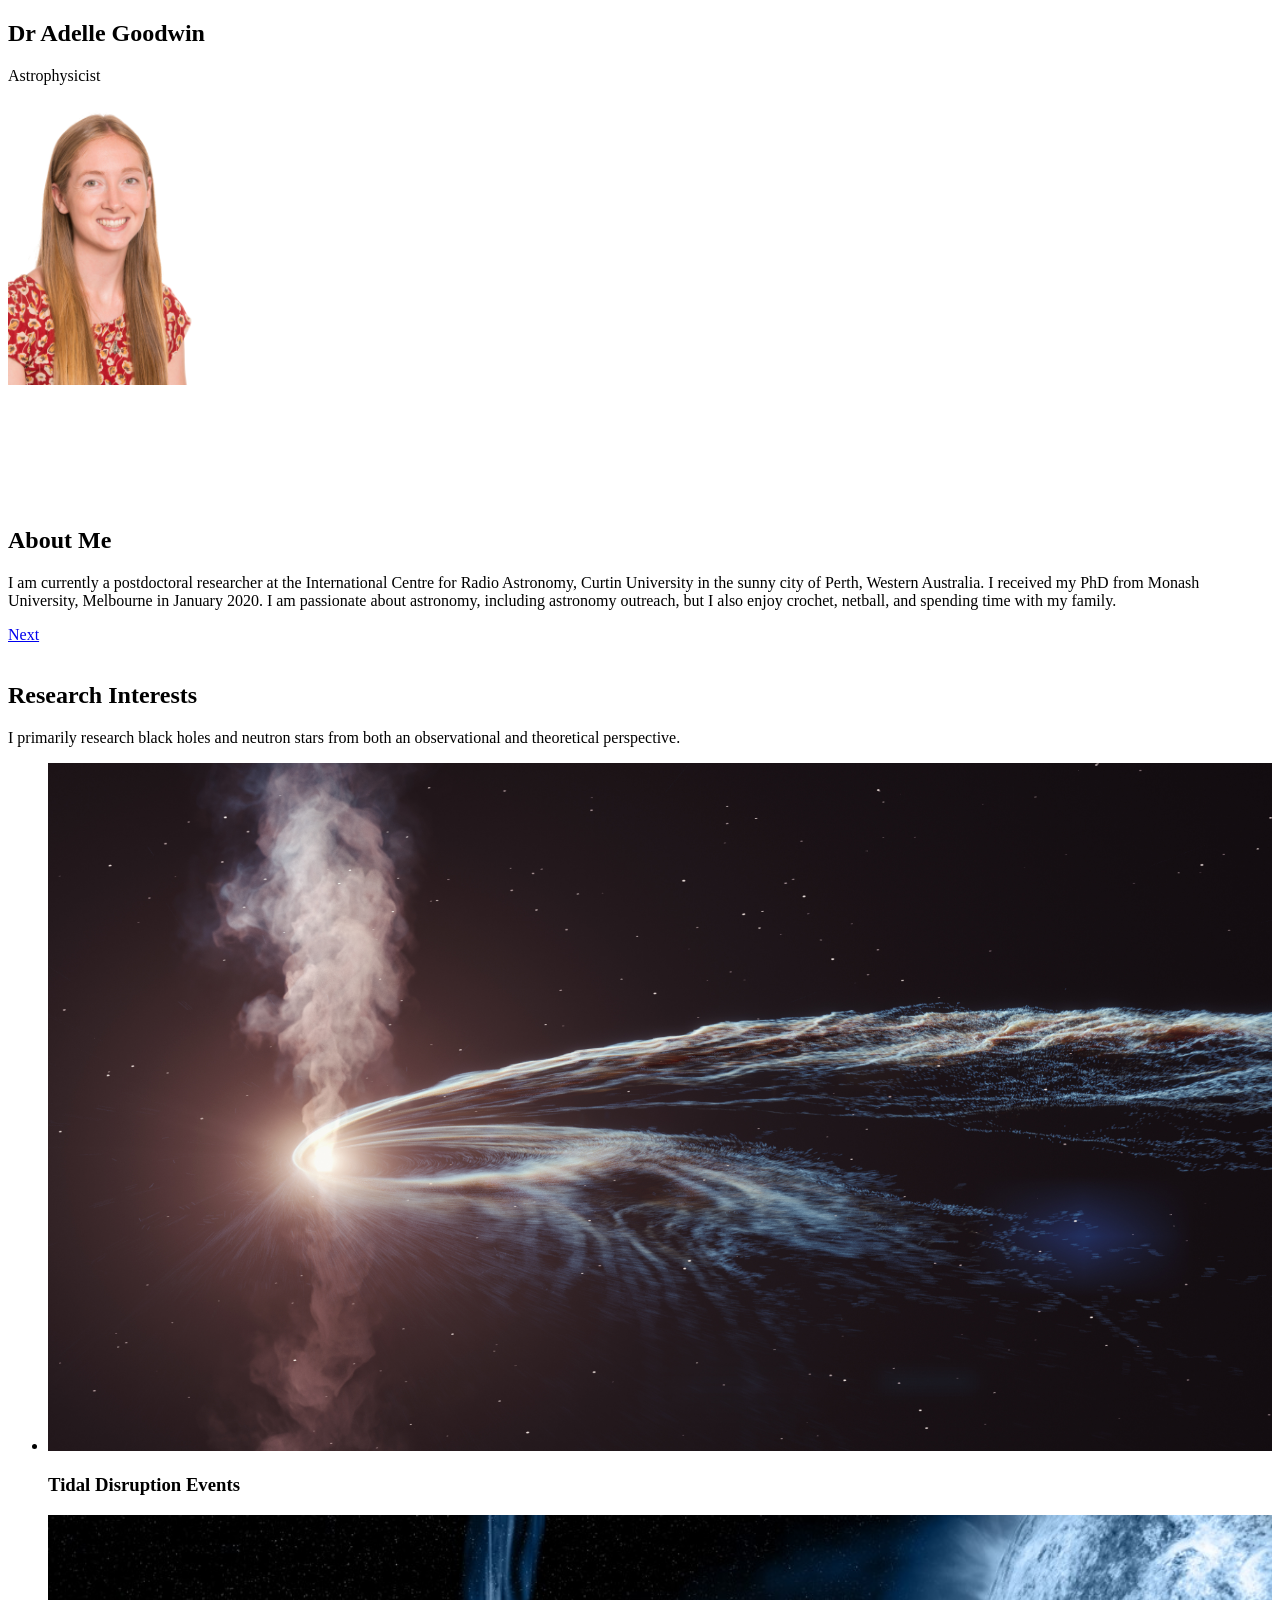
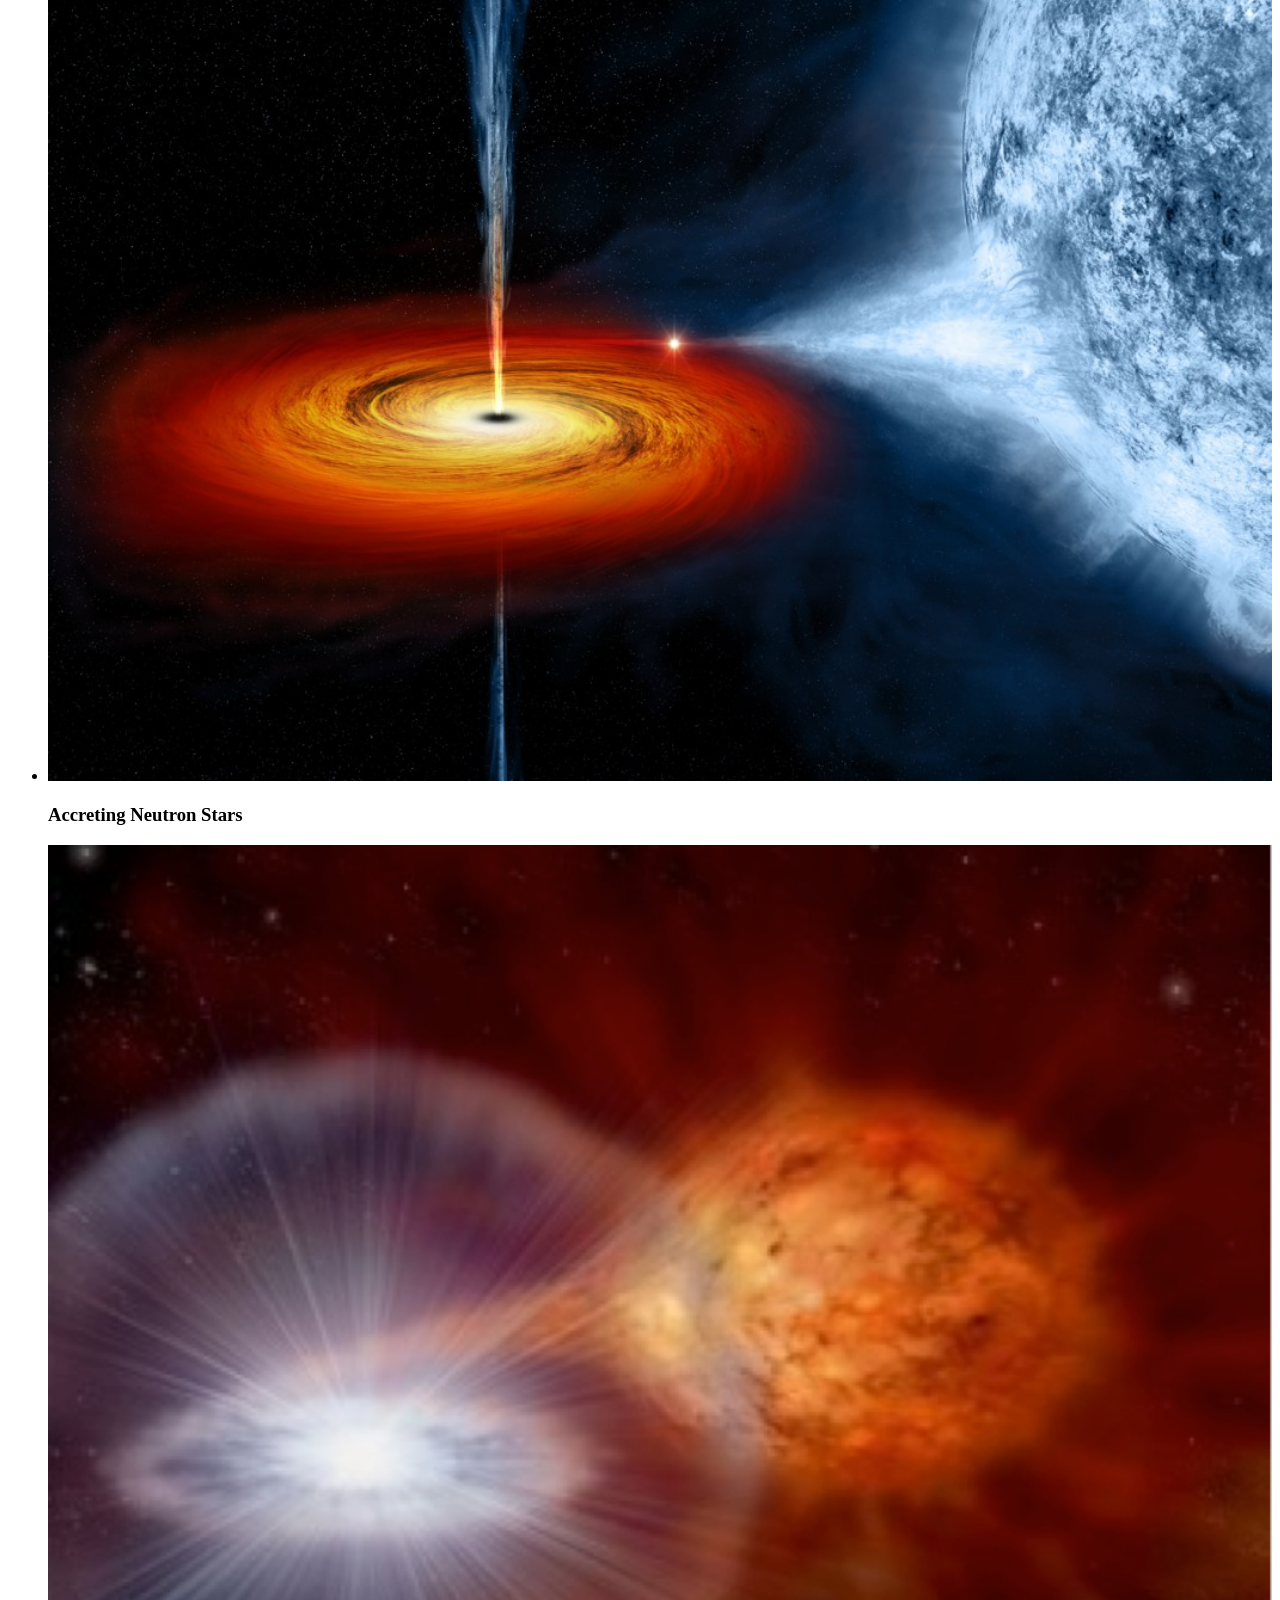
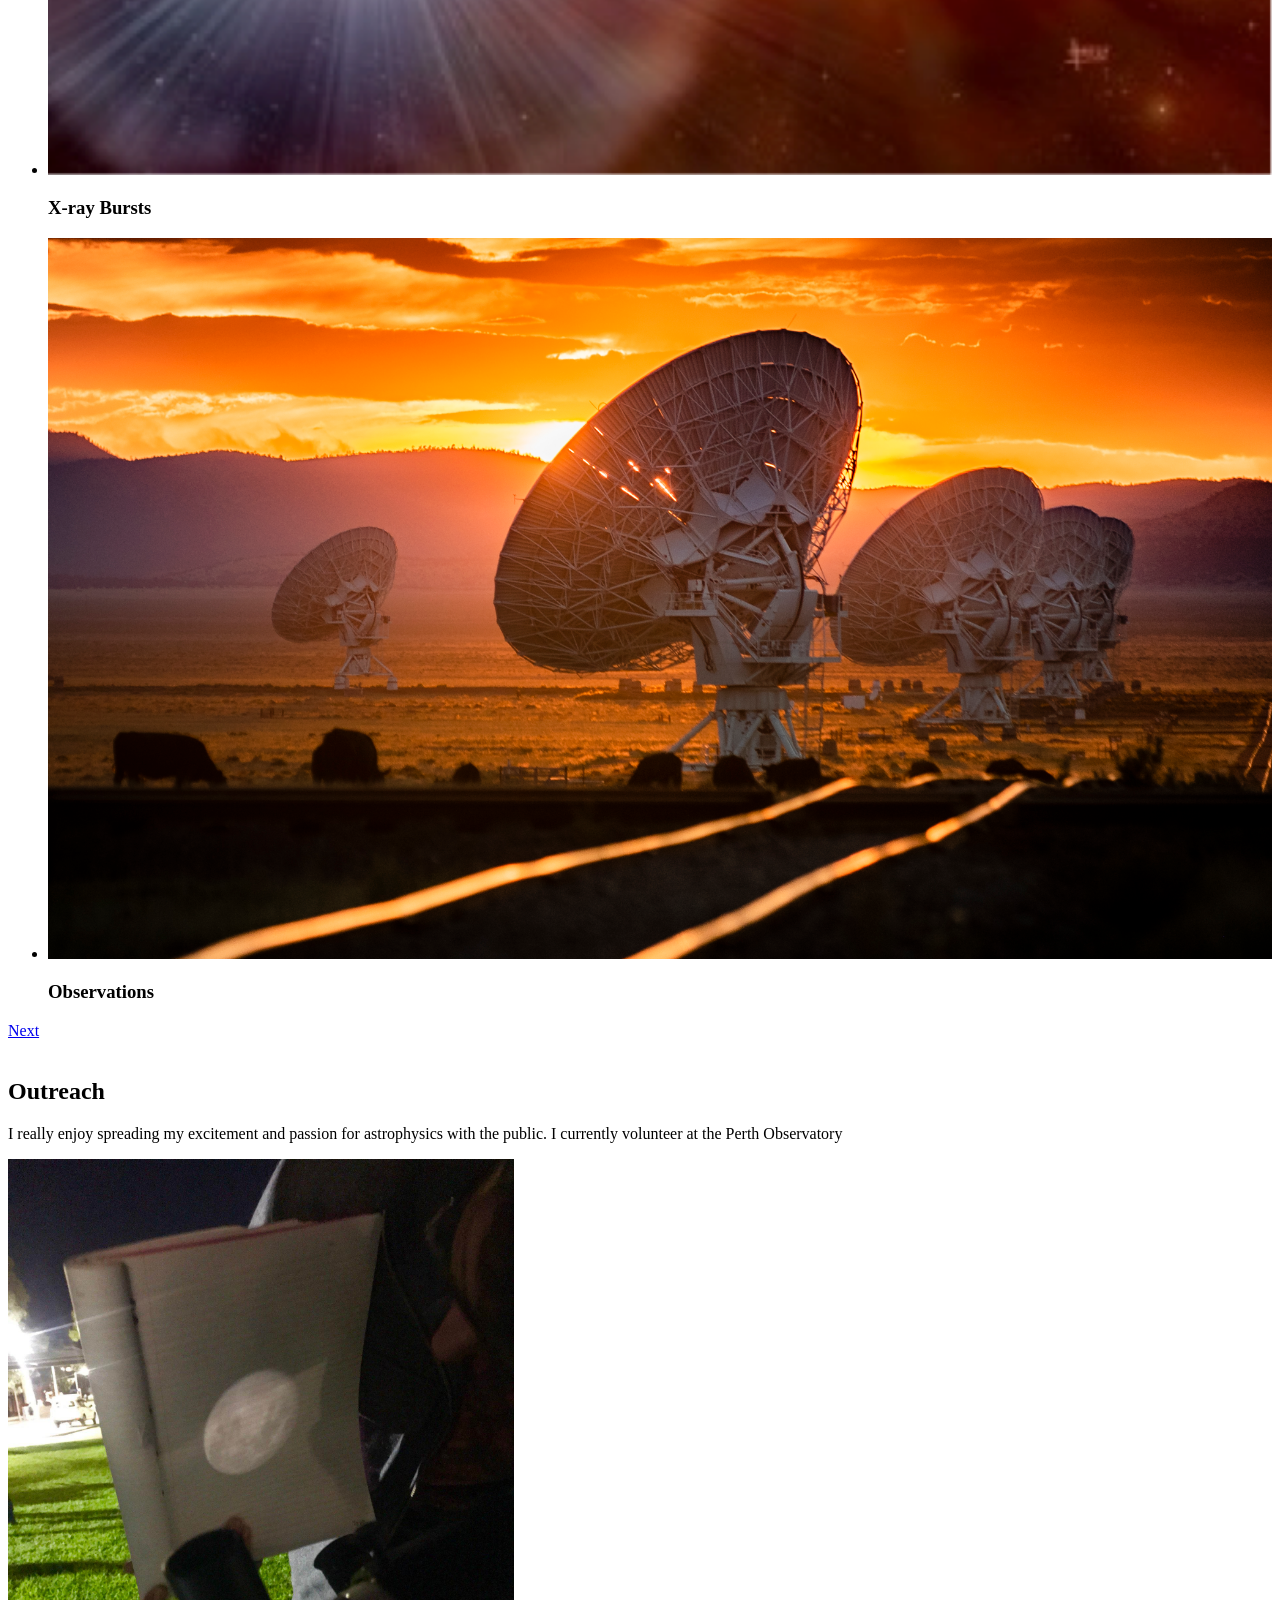
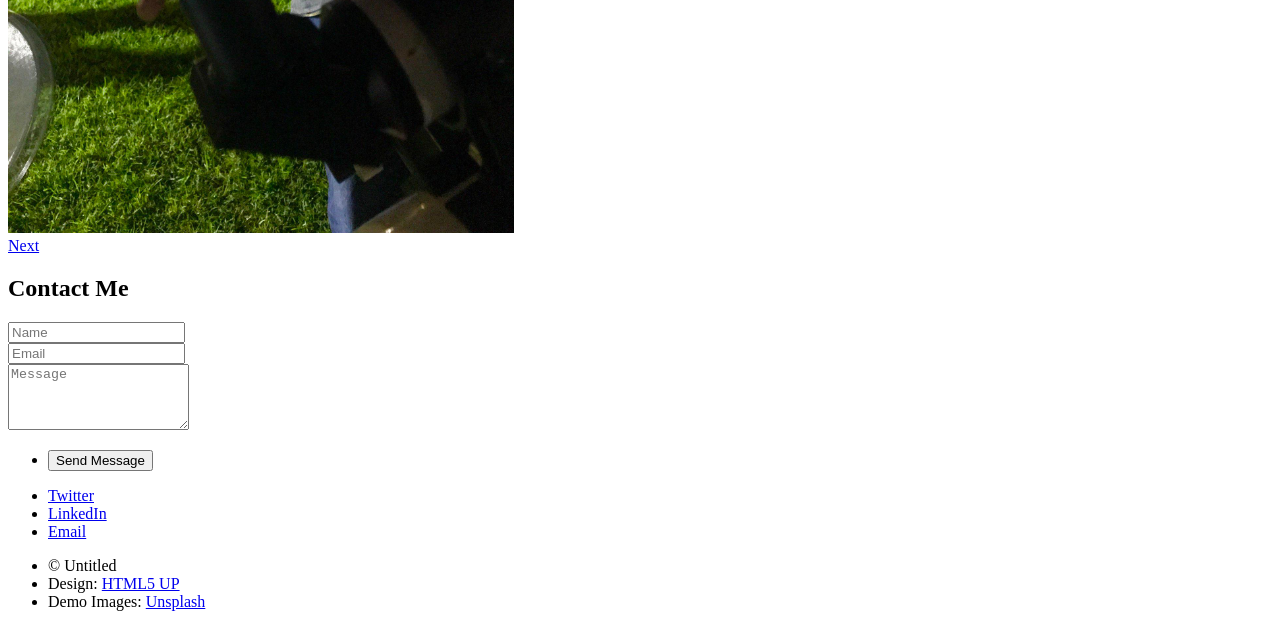
==== commit 10a95644: "upgraded website theme" ====
--- a/index.html
+++ b/index.html
@@ -41,7 +41,7 @@
 
 		<!-- One -->
 			<section id="one" class="main special">
-				<div style="margin-top: 50px"><p style= "line-height:5" ></p></div>
+				<div style="margin-top: 0px"><p style= "line-height:5" ></p></div>
 				<div >
 					<img src="images/Adelle_pic.jpg" alt="Adelle" width=15%>
 				</div>
@@ -73,17 +73,19 @@
 								<h3>Tidal Disruption Events</h3>
 							</li>
 							<li>
-								<span class="image"><img src="images/VLA.jpg" alt="Very Large Array salletite dishes" width=100%/> </span>
-								<h3>Observations</h3>
-							</li>
-							<li>
 								<span class="image"><img src="images/amsp.jpg" alt="accreting neutron star" width=100%/> </span>
 								<h3>Accreting Neutron Stars</h3>
 							</li>
 							<li>
-								<span class="image"><img src="images/xrb.png" alt="X-ray burst" width=90%/> </span>
+								<span class="image"><img src="images/xrb.png" alt="X-ray burst" width=100%/> </span>
 								<h3>X-ray Bursts</h3>
 							</li>
+							<li>
+								<span class="image"><img src="images/VLA.jpg" alt="Very Large Array salletite dishes" width=100%/> </span>
+								<h3>Observations</h3>
+							</li>
+
+							
 
 						</ul>
 					</div>
@@ -100,6 +102,9 @@
 							<h2>Outreach</h2>
 						</header>
 						<p>I really enjoy spreading my excitement and passion for astrophysics with the public. I currently volunteer at the Perth Observatory</p>
+					<!-- </div>
+					<div > -->
+						<img src="images/moon.jpg" alt="moon reflected from a telescope" width=40%>
 					</div>
 					<a href="#footer" class="goto-next scrolly">Next</a>
 				</div>
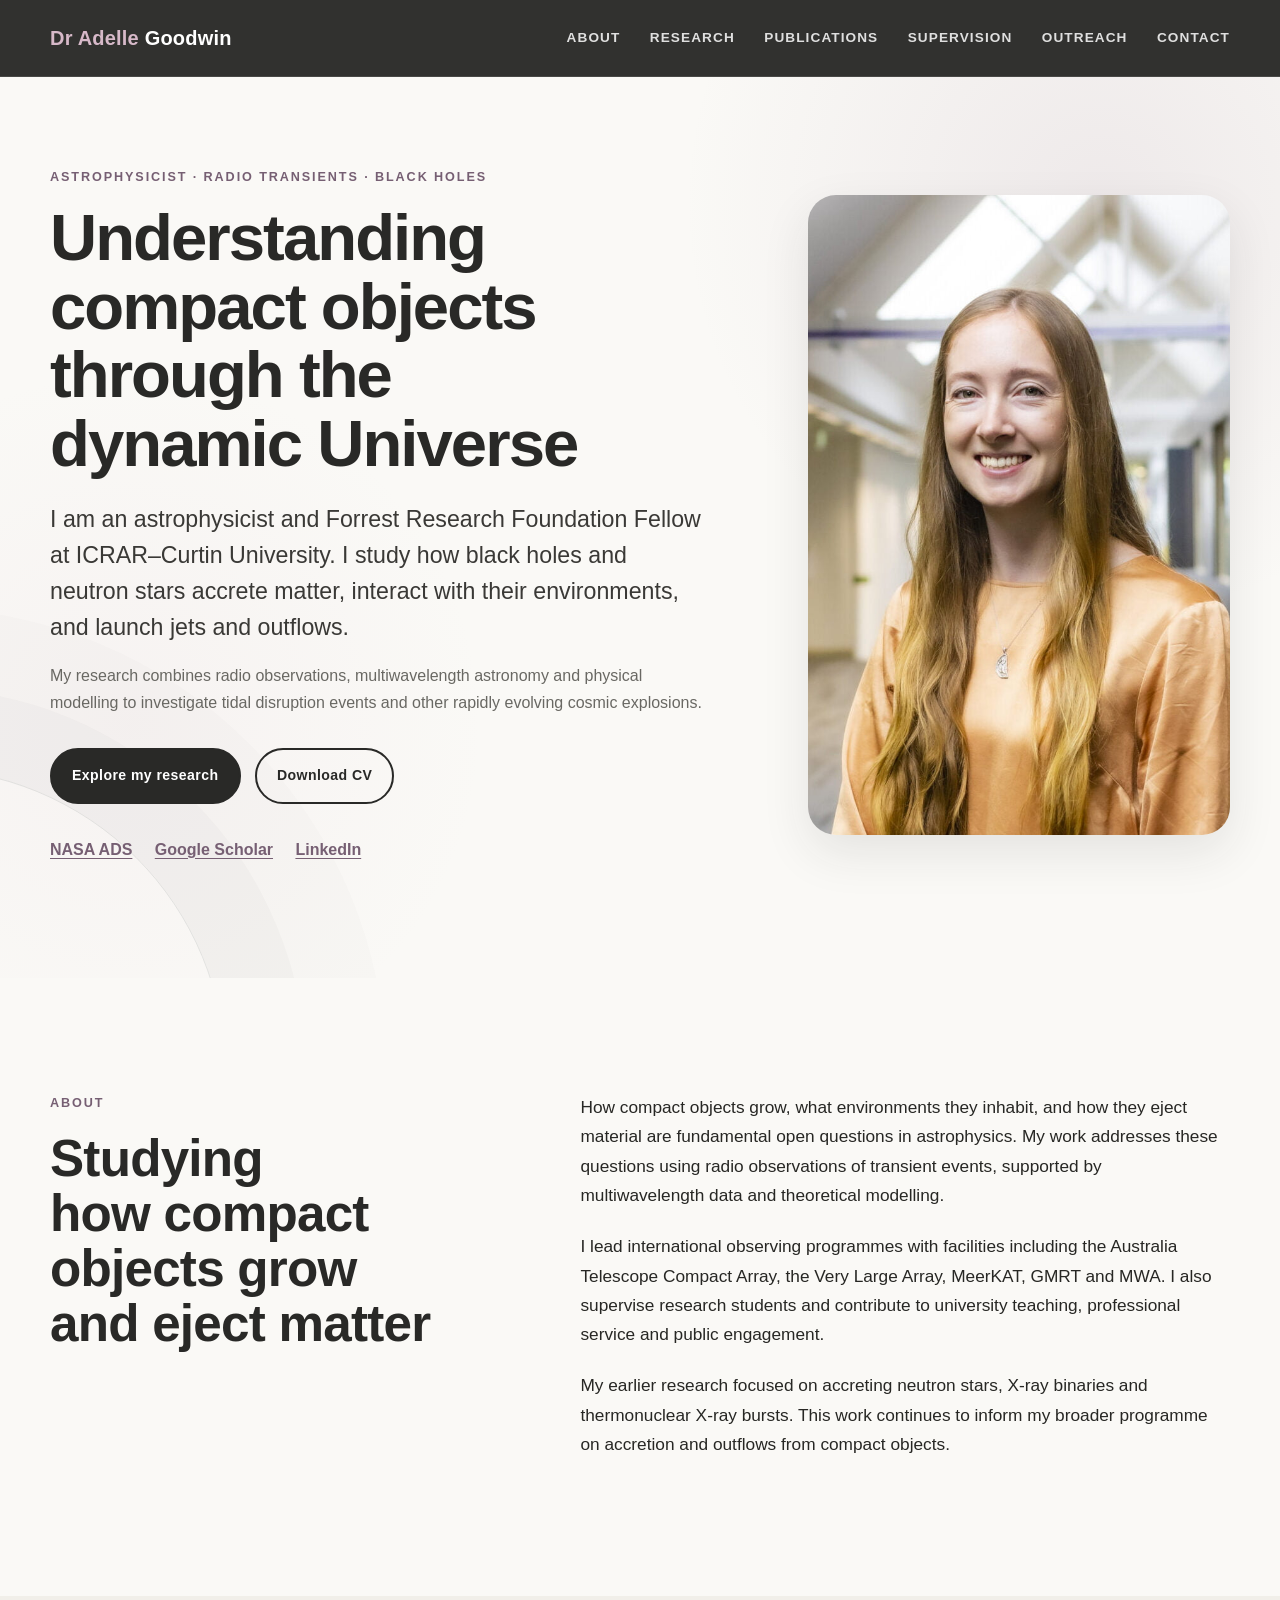
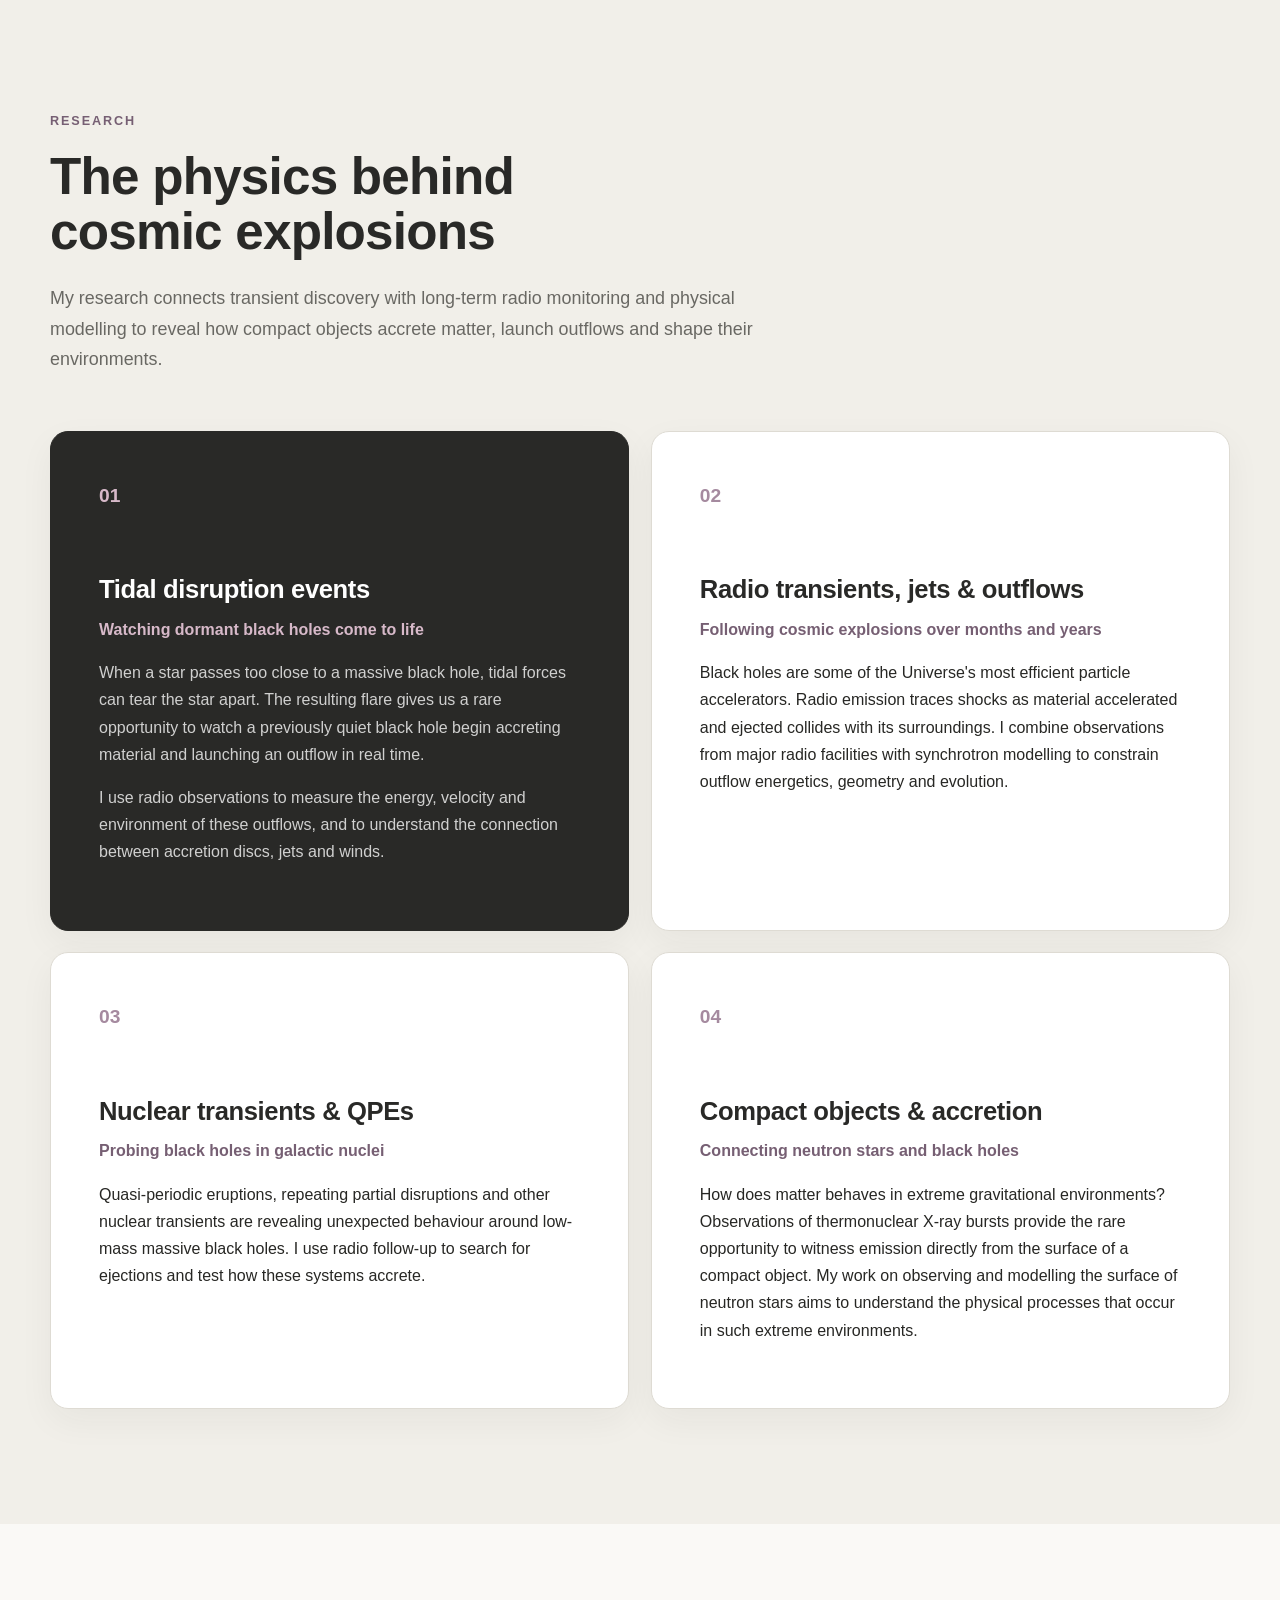
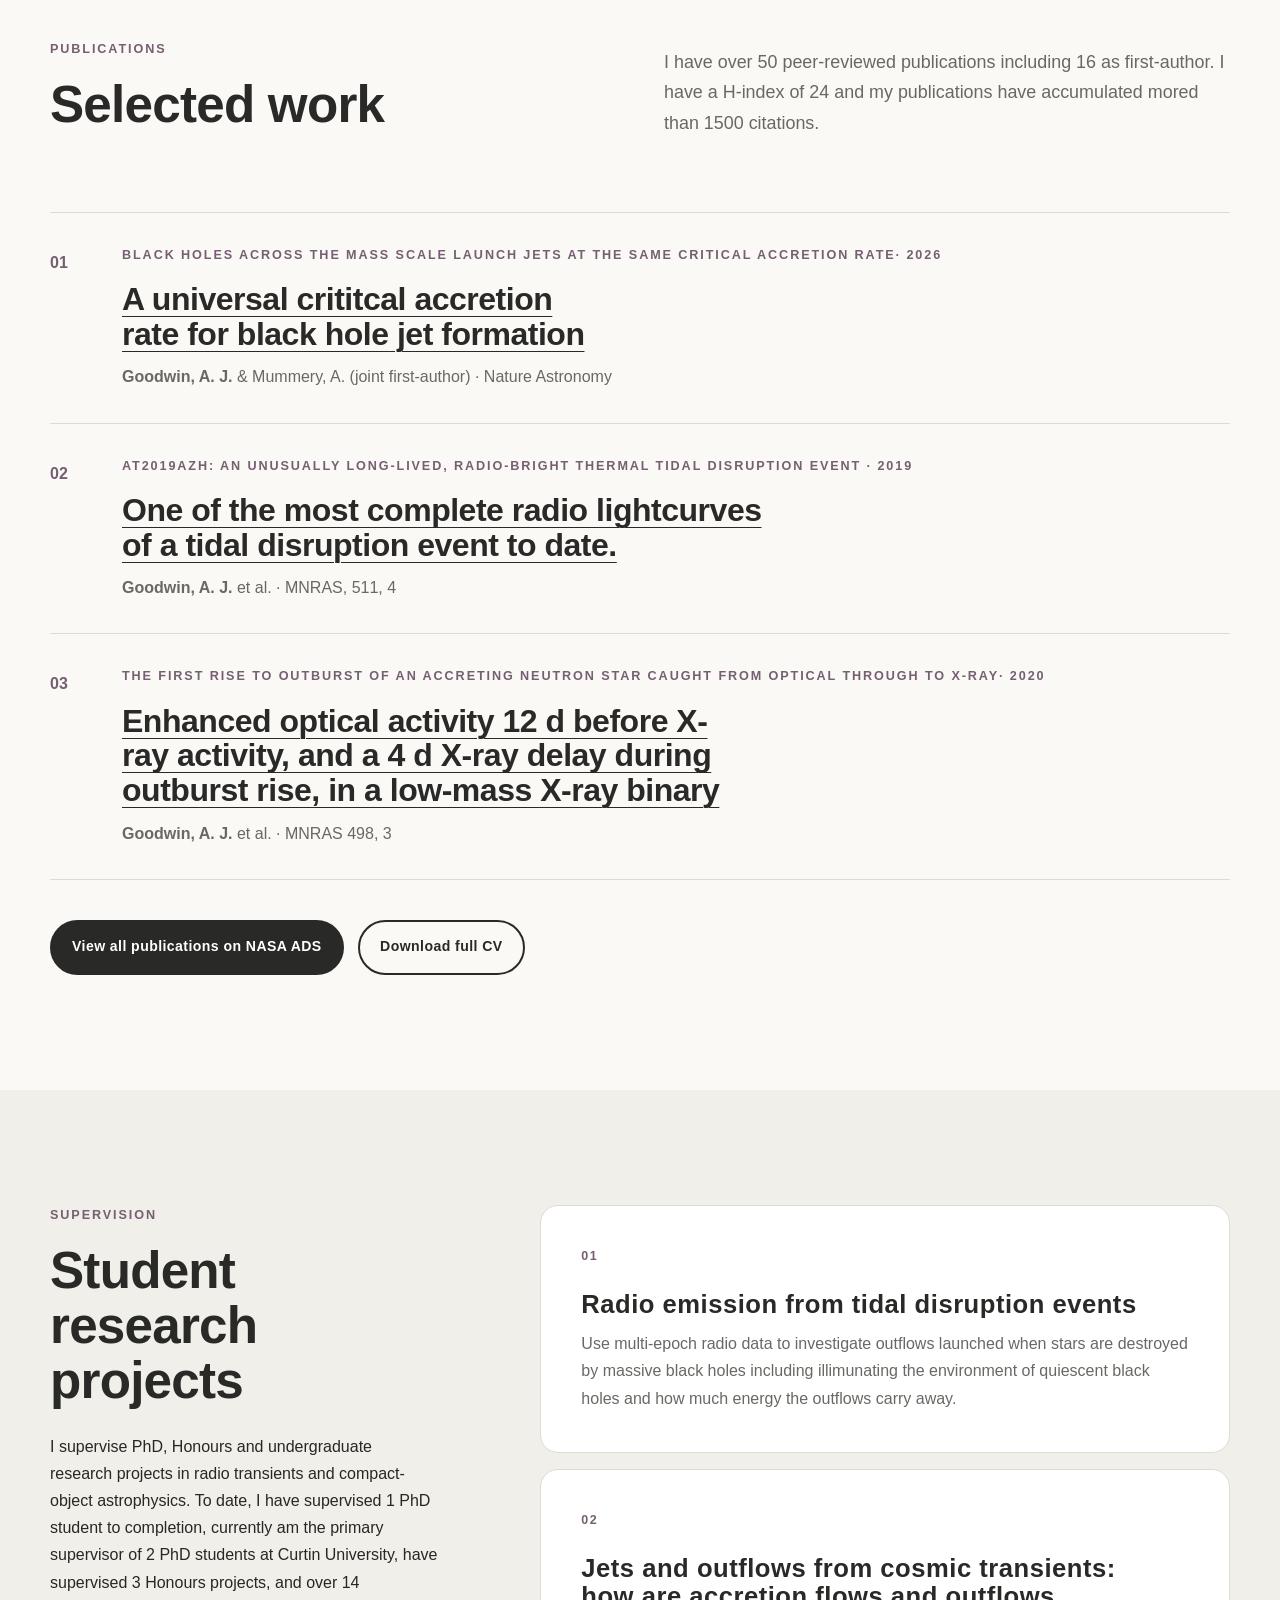
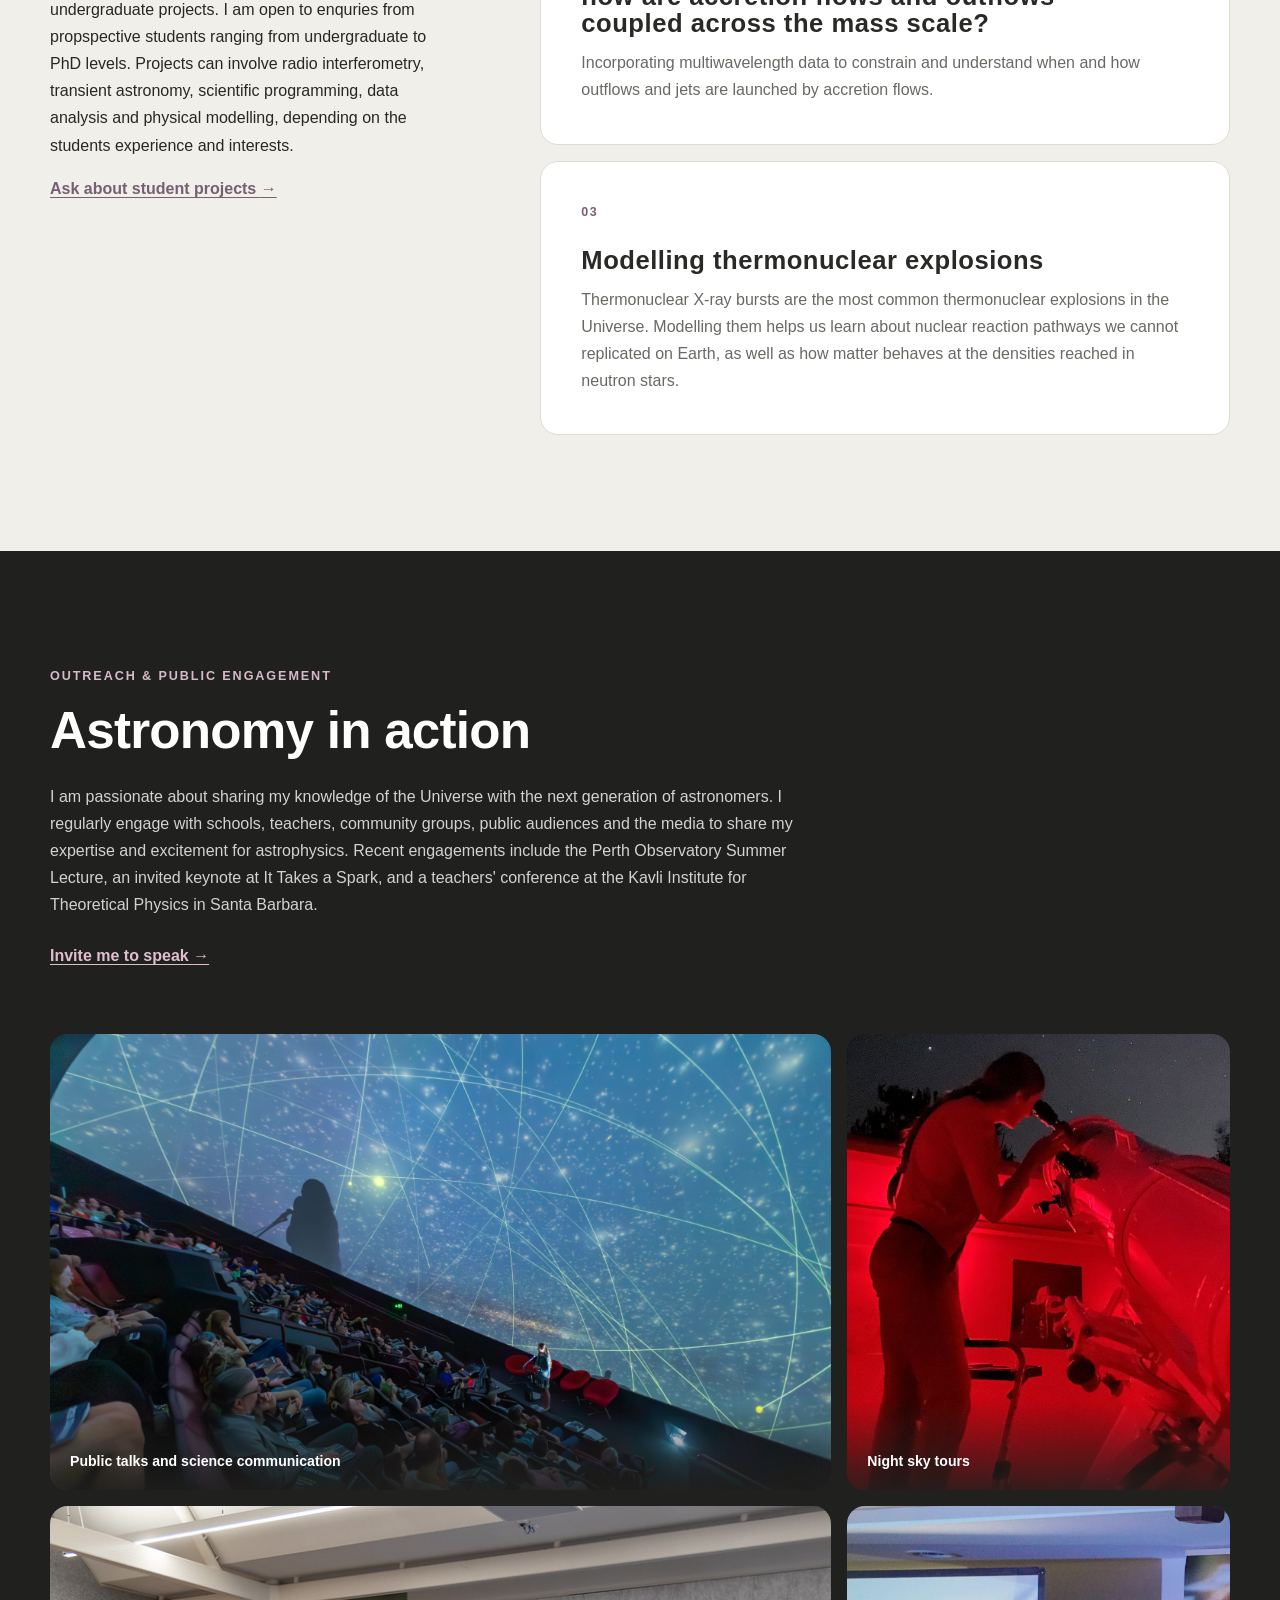
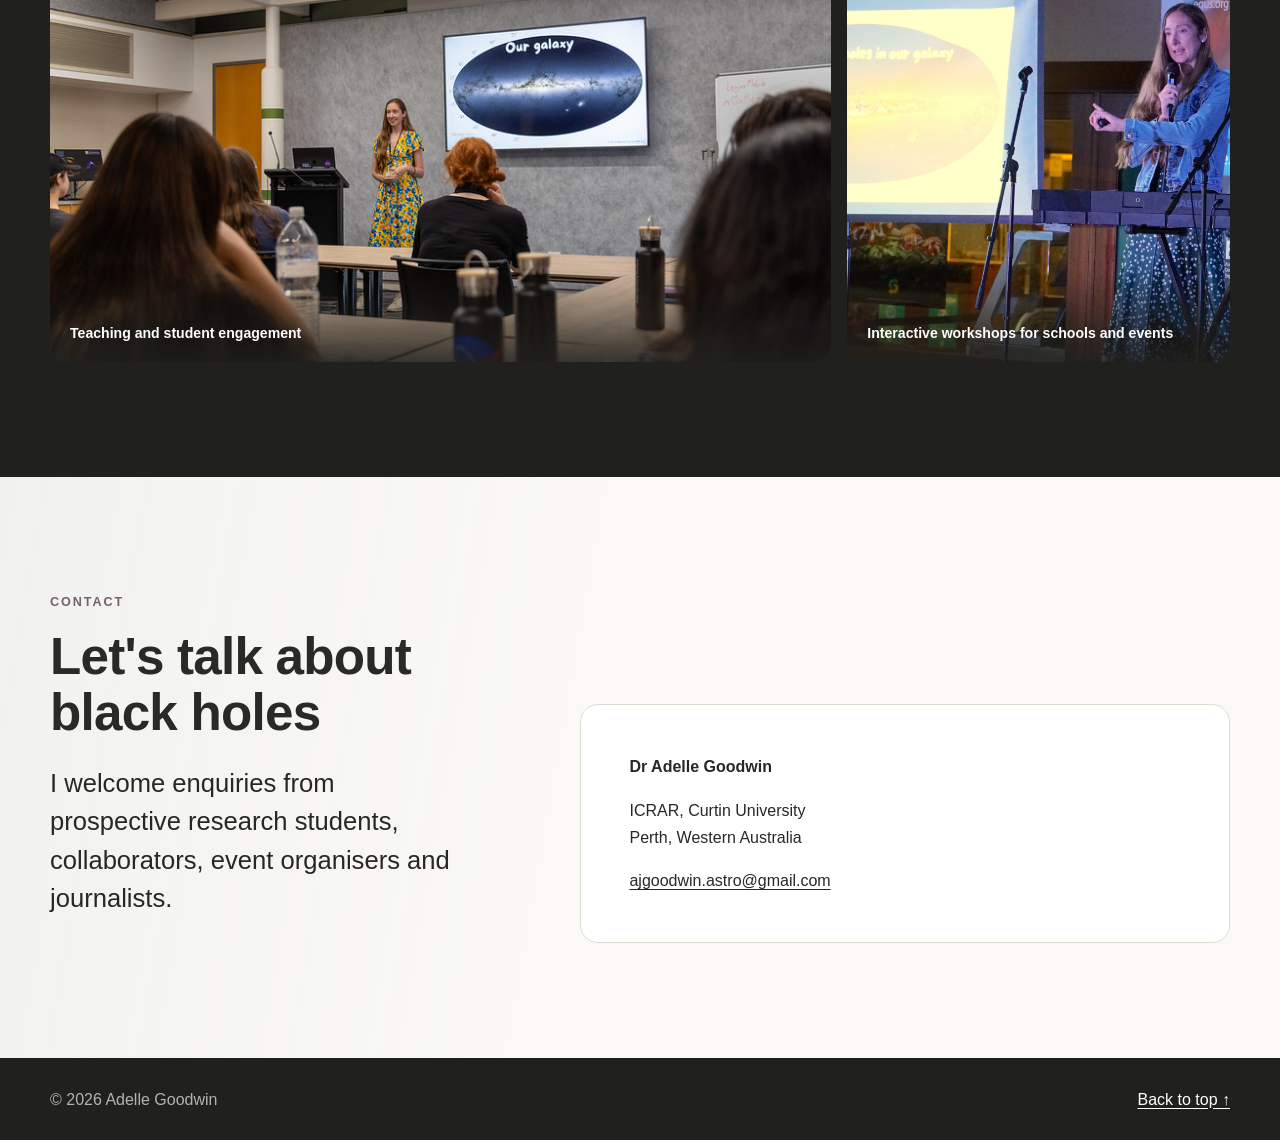
==== commit db229af1: "full website refresh" ====
--- a/index.html
+++ b/index.html
@@ -1,470 +1,359 @@
-<!DOCTYPE HTML>
-<!--
-	Highlights by HTML5 UP
-	html5up.net | @n33co
-	Free for personal and commercial use under the CCA 3.0 license (html5up.net/license)
--->
-<html>
-	<head>
-		<title>Dr Adelle Goodwin</title>
-		<meta http-equiv="content-type" content="text/html; charset=utf-8" />
-		<meta name="description" content="" />
-		<meta name="keywords" content="" />
-		<!--[if lte IE 8]><script src="css/ie/html5shiv.js"></script><![endif]-->
-		<script src="js/jquery.min.js"></script>
-		<script src="js/jquery.scrollex.min.js"></script>
-		<script src="js/jquery.scrolly.min.js"></script>
-		<script src="js/skel.min.js"></script>
-		<script src="js/init.js"></script>
-		<noscript>
-			<link rel="stylesheet" href="css/skel.css" />
-			<link rel="stylesheet" href="css/style.css" />
-			<link rel="stylesheet" href="css/style-xlarge.css" />
-		</noscript>
-		<!--[if lte IE 8]><link rel="stylesheet" href="css/ie/v8.css" /><![endif]-->
-		<!--[if lte IE 9]><link rel="stylesheet" href="css/ie/v9.css" /><![endif]-->
-	</head>
-	<body>
-
-		<!-- Header -->
-			<section id="header">
-				<header class="major">
-					<h1>Dr Adelle Goodwin</h1>
-					<p>Astrophysicist </p>
-				</header>
-				<!-- <div class="container">
-					<ul class="actions">
-						<li><a href="#one" class="button special scrolly">Begin</a></li>
-					</ul>
-				</div> -->
-			</section>
-
-		<!-- One -->
-			<section id="one" class="main special">
-				<div style="margin-top: 0px"><p style= "line-height:5" ></p></div>
-				<div >
-					<img src="images/Adelle_pic.jpg" alt="Adelle" width=15%>
-				</div>
-				<div style="margin-top: 100px"><p style= "line-height:5" ></p></div>
-				<div class="container">
-					<span class="image fit primary"><img src="images/pic01.jpg" alt="" /></span>
-					<div class="content">
-						<header class="major">
-							<h2>About Me</h2>
-						</header>
-						<p>I am currently a postdoctoral researcher at the International Centre for Radio Astronomy, Curtin University in the sunny city of Perth, Western Australia. I received my PhD from Monash University, Melbourne in January 2020. I am passionate about astronomy, including astronomy outreach, but I also enjoy crochet, netball, and spending time with my family. </p>
-					</div>
-					<a href="#two" class="goto-next scrolly">Next</a>
-				</div>
-			</section>
-
-		<!-- Two -->
-			<section id="two" class="main special">
-				<div class="container">
-					<span class="image fit primary"><img src="images/pic02.jpg" alt="" /></span>
-					<div class="content">
-						<header class="major">
-							<h2>Research Interests</h2>
-						</header>
-						<p>I primarily research black holes and neutron stars from both an observational and theoretical perspective.</p>
-						<ul class="icons-grid">
-							<li>
-								<span class="image"><img src="images/TDE.jpg" alt="tidal disruption event" width=100%/> </span>
-								<h3>Tidal Disruption Events</h3>
-							</li>
-							<li>
-								<span class="image"><img src="images/amsp.jpg" alt="accreting neutron star" width=100%/> </span>
-								<h3>Accreting Neutron Stars</h3>
-							</li>
-							<li>
-								<span class="image"><img src="images/xrb.png" alt="X-ray burst" width=100%/> </span>
-								<h3>X-ray Bursts</h3>
-							</li>
-							<li>
-								<span class="image"><img src="images/VLA.jpg" alt="Very Large Array salletite dishes" width=100%/> </span>
-								<h3>Observations</h3>
-							</li>
-
-							
-
-						</ul>
-					</div>
-					<a href="#three" class="goto-next scrolly">Next</a>
-				</div>
-			</section>
-
-		<!-- Three -->
-			<section id="three" class="main special">
-				<div class="container">
-					<span class="image fit primary"><img src="images/pic03.jpg" alt="" /></span>
-					<div class="content">
-						<header class="major">
-							<h2>Outreach</h2>
-						</header>
-						<p>I really enjoy spreading my excitement and passion for astrophysics with the public. I currently volunteer at the Perth Observatory</p>
-					<!-- </div>
-					<div > -->
-						<img src="images/moon.jpg" alt="moon reflected from a telescope" width=40%>
-					</div>
-					<a href="#footer" class="goto-next scrolly">Next</a>
-				</div>
-			</section>
-
-		<!-- Four -->
-		<!--
-			<section id="four" class="main">
-				<div class="container">
-					<div class="content">
-						<header class="major">
-							<h2>Elements</h2>
-						</header>
-						<section>
-							<h4>Text</h4>
-							<p>This is <b>bold</b> and this is <strong>strong</strong>. This is <i>italic</i> and this is <em>emphasized</em>.
-							This is <sup>superscript</sup> text and this is <sub>subscript</sub> text.
-							This is <u>underlined</u> and this is code: <code>for (;;) { ... }</code>. Finally, <a href="#">this is a link</a>.</p>
-							<hr />
-							<header>
-								<h4>Heading with a Subtitle</h4>
-								<p>Lorem ipsum dolor sit amet nullam id egestas urna aliquam</p>
-							</header>
-							<p>Nunc lacinia ante nunc ac lobortis. Interdum adipiscing gravida odio porttitor sem non mi integer non faucibus ornare mi ut ante amet placerat aliquet. Volutpat eu sed ante lacinia sapien lorem accumsan varius montes viverra nibh in adipiscing blandit tempus accumsan.</p>
-							<header>
-								<h5>Heading with a Subtitle</h5>
-								<p>Lorem ipsum dolor sit amet nullam id egestas urna aliquam</p>
-							</header>
-							<p>Nunc lacinia ante nunc ac lobortis. Interdum adipiscing gravida odio porttitor sem non mi integer non faucibus ornare mi ut ante amet placerat aliquet. Volutpat eu sed ante lacinia sapien lorem accumsan varius montes viverra nibh in adipiscing blandit tempus accumsan.</p>
-							<hr />
-							<h2>Heading Level 2</h2>
-							<h3>Heading Level 3</h3>
-							<h4>Heading Level 4</h4>
-							<h5>Heading Level 5</h5>
-							<h6>Heading Level 6</h6>
-							<hr />
-							<h5>Blockquote</h5>
-							<blockquote>Fringilla nisl. Donec accumsan interdum nisi, quis tincidunt felis sagittis eget tempus euismod. Vestibulum ante ipsum primis in faucibus vestibulum. Blandit adipiscing eu felis iaculis volutpat ac adipiscing accumsan faucibus. Vestibulum ante ipsum primis in faucibus lorem ipsum dolor sit amet nullam adipiscing eu felis.</blockquote>
-							<h5>Preformatted</h5>
-							<pre><code>i = 0;
-
-while (!deck.isInOrder()) {
-print 'Iteration ' + i;
-deck.shuffle();
-i++;
-}
-
-print 'It took ' + i + ' iterations to sort the deck.';</code></pre>
-						</section>
-
-						<section>
-							<h4>Lists</h4>
-							<div class="row">
-								<div class="6u 12u$(medium)">
-									<h5>Unordered</h5>
-									<ul>
-										<li>Dolor pulvinar etiam.</li>
-										<li>Sagittis adipiscing.</li>
-										<li>Felis enim feugiat.</li>
-									</ul>
-									<h5>Alternate</h5>
-									<ul class="alt">
-										<li>Dolor pulvinar etiam.</li>
-										<li>Sagittis adipiscing.</li>
-										<li>Felis enim feugiat.</li>
-									</ul>
-								</div>
-								<div class="6u$ 12u(medium)">
-									<h5>Ordered</h5>
-									<ol>
-										<li>Dolor pulvinar etiam.</li>
-										<li>Etiam vel felis viverra.</li>
-										<li>Felis enim feugiat.</li>
-										<li>Dolor pulvinar etiam.</li>
-										<li>Etiam vel felis lorem.</li>
-										<li>Felis enim et feugiat.</li>
-									</ol>
-									<h5>Icons</h5>
-									<ul class="icons">
-										<li><a href="#" class="icon fa-twitter"><span class="label">Twitter</span></a></li>
-										<li><a href="#" class="icon fa-facebook"><span class="label">Facebook</span></a></li>
-										<li><a href="#" class="icon fa-instagram"><span class="label">Instagram</span></a></li>
-										<li><a href="#" class="icon fa-github"><span class="label">Github</span></a></li>
-									</ul>
-								</div>
-							</div>
-							<h5>Actions</h5>
-							<ul class="actions">
-								<li><a href="#" class="button special">Default</a></li>
-								<li><a href="#" class="button">Default</a></li>
-							</ul>
-							<ul class="actions small">
-								<li><a href="#" class="button special small">Small</a></li>
-								<li><a href="#" class="button small">Small</a></li>
-							</ul>
-							<div class="row">
-								<div class="6u 12u$(small)">
-									<ul class="actions vertical">
-										<li><a href="#" class="button special">Default</a></li>
-										<li><a href="#" class="button">Default</a></li>
-									</ul>
-								</div>
-								<div class="6u$ 12u$(small)">
-									<ul class="actions vertical small">
-										<li><a href="#" class="button special small">Small</a></li>
-										<li><a href="#" class="button small">Small</a></li>
-									</ul>
-								</div>
-								<div class="6u 12u$(small)">
-									<ul class="actions vertical">
-										<li><a href="#" class="button special fit">Default</a></li>
-										<li><a href="#" class="button fit">Default</a></li>
-									</ul>
-								</div>
-								<div class="6u$ 12u$(small)">
-									<ul class="actions vertical small">
-										<li><a href="#" class="button special small fit">Small</a></li>
-										<li><a href="#" class="button small fit">Small</a></li>
-									</ul>
-								</div>
-							</div>
-						</section>
-
-						<section>
-							<h4>Table</h4>
-							<h5>Default</h5>
-							<div class="table-wrapper">
-								<table>
-									<thead>
-										<tr>
-											<th>Name</th>
-											<th>Description</th>
-											<th>Price</th>
-										</tr>
-									</thead>
-									<tbody>
-										<tr>
-											<td>Item One</td>
-											<td>Ante turpis integer aliquet porttitor.</td>
-											<td>29.99</td>
-										</tr>
-										<tr>
-											<td>Item Two</td>
-											<td>Vis ac commodo adipiscing arcu aliquet.</td>
-											<td>19.99</td>
-										</tr>
-										<tr>
-											<td>Item Three</td>
-											<td> Morbi faucibus arcu accumsan lorem.</td>
-											<td>29.99</td>
-										</tr>
-										<tr>
-											<td>Item Four</td>
-											<td>Vitae integer tempus condimentum.</td>
-											<td>19.99</td>
-										</tr>
-										<tr>
-											<td>Item Five</td>
-											<td>Ante turpis integer aliquet porttitor.</td>
-											<td>29.99</td>
-										</tr>
-									</tbody>
-									<tfoot>
-										<tr>
-											<td colspan="2"></td>
-											<td>100.00</td>
-										</tr>
-									</tfoot>
-								</table>
-							</div>
-
-							<h5>Alternate</h5>
-							<div class="table-wrapper">
-								<table class="alt">
-									<thead>
-										<tr>
-											<th>Name</th>
-											<th>Description</th>
-											<th>Price</th>
-										</tr>
-									</thead>
-									<tbody>
-										<tr>
-											<td>Item One</td>
-											<td>Ante turpis integer aliquet porttitor.</td>
-											<td>29.99</td>
-										</tr>
-										<tr>
-											<td>Item Two</td>
-											<td>Vis ac commodo adipiscing arcu aliquet.</td>
-											<td>19.99</td>
-										</tr>
-										<tr>
-											<td>Item Three</td>
-											<td> Morbi faucibus arcu accumsan lorem.</td>
-											<td>29.99</td>
-										</tr>
-										<tr>
-											<td>Item Four</td>
-											<td>Vitae integer tempus condimentum.</td>
-											<td>19.99</td>
-										</tr>
-										<tr>
-											<td>Item Five</td>
-											<td>Ante turpis integer aliquet porttitor.</td>
-											<td>29.99</td>
-										</tr>
-									</tbody>
-									<tfoot>
-										<tr>
-											<td colspan="2"></td>
-											<td>100.00</td>
-										</tr>
-									</tfoot>
-								</table>
-							</div>
-						</section>
-
-						<section>
-							<h4>Buttons</h4>
-							<ul class="actions">
-								<li><a href="#" class="button special">Special</a></li>
-								<li><a href="#" class="button">Default</a></li>
-							</ul>
-							<ul class="actions">
-								<li><a href="#" class="button">Default</a></li>
-								<li><a href="#" class="button small">Small</a></li>
-							</ul>
-							<ul class="actions fit">
-								<li><a href="#" class="button special fit">Fit</a></li>
-								<li><a href="#" class="button fit">Fit</a></li>
-							</ul>
-							<ul class="actions fit small">
-								<li><a href="#" class="button special fit small">Fit + Small</a></li>
-								<li><a href="#" class="button fit small">Fit + Small</a></li>
-							</ul>
-							<ul class="actions">
-								<li><a href="#" class="button special icon fa-download">Icon</a></li>
-								<li><a href="#" class="button icon fa-download">Icon</a></li>
-							</ul>
-							<ul class="actions">
-								<li><span class="button special disabled">Disabled</span></li>
-								<li><span class="button disabled">Disabled</span></li>
-							</ul>
-						</section>
-
-						<section>
-							<h4>Form</h4>
-							<form method="post" action="#">
-								<div class="row uniform">
-									<div class="6u 12u$(xsmall)">
-										<input type="text" name="demo-name" id="demo-name" value="" placeholder="Name" />
-									</div>
-									<div class="6u$ 12u$(xsmall)">
-										<input type="email" name="demo-email" id="demo-email" value="" placeholder="Email" />
-									</div>
-									<div class="12u$">
-										<div class="select-wrapper">
-											<select name="demo-category" id="demo-category">
-												<option value="">- Category -</option>
-												<option value="1">Manufacturing</option>
-												<option value="1">Shipping</option>
-												<option value="1">Administration</option>
-												<option value="1">Human Resources</option>
-											</select>
-										</div>
-									</div>
-									<div class="4u 12u$(small)">
-										<input type="radio" id="demo-priority-low" name="demo-priority" checked>
-										<label for="demo-priority-low">Low</label>
-									</div>
-									<div class="4u 12u$(small)">
-										<input type="radio" id="demo-priority-normal" name="demo-priority">
-										<label for="demo-priority-normal">Normal</label>
-									</div>
-									<div class="4u$ 12u$(small)">
-										<input type="radio" id="demo-priority-high" name="demo-priority">
-										<label for="demo-priority-high">High</label>
-									</div>
-									<div class="6u 12u$(small)">
-										<input type="checkbox" id="demo-copy" name="demo-copy">
-										<label for="demo-copy">Email me a copy</label>
-									</div>
-									<div class="6u$ 12u$(small)">
-										<input type="checkbox" id="demo-human" name="demo-human" checked>
-										<label for="demo-human">Not a robot</label>
-									</div>
-									<div class="12u$">
-										<textarea name="demo-message" id="demo-message" placeholder="Enter your message" rows="6"></textarea>
-									</div>
-									<div class="12u$">
-										<ul class="actions">
-											<li><input type="submit" value="Send Message" class="special" /></li>
-											<li><input type="reset" value="Reset" /></li>
-										</ul>
-									</div>
-								</div>
-							</form>
-						</section>
-
-						<section>
-							<h4>Image</h4>
-							<h5>Fit</h5>
-							<div class="box alt">
-								<div class="row uniform 50%">
-									<div class="12u"><span class="image fit"><img src="images/pic04.jpg" alt="" /></span></div>
-									<div class="4u"><span class="image fit"><img src="images/pic04.jpg" alt="" /></span></div>
-									<div class="4u"><span class="image fit"><img src="images/pic04.jpg" alt="" /></span></div>
-									<div class="4u"><span class="image fit"><img src="images/pic04.jpg" alt="" /></span></div>
-									<div class="4u"><span class="image fit"><img src="images/pic04.jpg" alt="" /></span></div>
-									<div class="4u"><span class="image fit"><img src="images/pic04.jpg" alt="" /></span></div>
-									<div class="4u"><span class="image fit"><img src="images/pic04.jpg" alt="" /></span></div>
-									<div class="4u"><span class="image fit"><img src="images/pic04.jpg" alt="" /></span></div>
-									<div class="4u"><span class="image fit"><img src="images/pic04.jpg" alt="" /></span></div>
-									<div class="4u"><span class="image fit"><img src="images/pic04.jpg" alt="" /></span></div>
-								</div>
-							</div>
-							<h5>Left &amp; Right</h5>
-							<p><span class="image left"><img src="images/pic05.jpg" alt="" /></span>Fringilla nisl. Donec accumsan interdum nisi, quis tincidunt felis sagittis eget. tempus euismod. Vestibulum ante ipsum primis in faucibus vestibulum. Blandit adipiscing eu felis iaculis volutpat ac adipiscing accumsan eu faucibus. Integer ac pellentesque praesent tincidunt felis sagittis eget. tempus euismod. Vestibulum ante ipsum primis in faucibus vestibulum. Blandit adipiscing eu felis iaculis volutpat ac adipiscing accumsan eu faucibus. Integer ac pellentesque praesent. Donec accumsan interdum nisi, quis tincidunt felis sagittis eget. tempus euismod. Vestibulum ante ipsum primis in faucibus vestibulum. Blandit adipiscing eu felis iaculis volutpat ac adipiscing accumsan eu faucibus. Integer ac pellentesque praesent tincidunt felis sagittis eget. tempus euismod. Vestibulum ante ipsum primis in faucibus vestibulum. Blandit adipiscing eu felis iaculis volutpat ac adipiscing accumsan eu faucibus. Integer ac pellentesque praesent.</p>
-							<p><span class="image right"><img src="images/pic05.jpg" alt="" /></span>Fringilla nisl. Donec accumsan interdum nisi, quis tincidunt felis sagittis eget. tempus euismod. Vestibulum ante ipsum primis in faucibus vestibulum. Blandit adipiscing eu felis iaculis volutpat ac adipiscing accumsan eu faucibus. Integer ac pellentesque praesent tincidunt felis sagittis eget. tempus euismod. Vestibulum ante ipsum primis in faucibus vestibulum. Blandit adipiscing eu felis iaculis volutpat ac adipiscing accumsan eu faucibus. Integer ac pellentesque praesent. Donec accumsan interdum nisi, quis tincidunt felis sagittis eget. tempus euismod. Vestibulum ante ipsum primis in faucibus vestibulum. Blandit adipiscing eu felis iaculis volutpat ac adipiscing accumsan eu faucibus. Integer ac pellentesque praesent tincidunt felis sagittis eget. tempus euismod. Vestibulum ante ipsum primis in faucibus vestibulum. Blandit adipiscing eu felis iaculis volutpat ac adipiscing accumsan eu faucibus. Integer ac pellentesque praesent.</p>
-						</section>
-
-					</div>
-					<a href="#footer" class="goto-next scrolly">Next</a>
-				</div>
-			</section>
-		-->
-
-		<!-- Footer -->
-			<section id="footer">
-				<div class="container">
-					<header class="major">
-						<h2>Contact Me</h2>
-					</header>
-					<form method="post" action="#">
-						<div class="row uniform">
-							<div class="6u 12u$(xsmall)"><input type="text" name="name" id="name" placeholder="Name" /></div>
-							<div class="6u$ 12u$(xsmall)"><input type="email" name="email" id="email" placeholder="Email" /></div>
-							<div class="12u$"><textarea name="message" id="message" placeholder="Message" rows="4"></textarea></div>
-							<div class="12u$">
-								<ul class="actions">
-									<li><input type="submit" value="Send Message" class="special" /></li>
-								</ul>
-							</div>
-						</div>
-					</form>
-				</div>
-				<footer>
-					<ul class="icons">
-						<li><a href="https://twitter.com/astro_del" class="icon alt fa-twitter"><span class="label">Twitter</span></a></li>
-						<li><a href="#" class="icon alt fa-linkedin"><span class="label">LinkedIn</span></a></li>
-						<!-- <li><a href="#" class="icon alt fa-instagram"><span class="label">Instagram</span></a></li>
-						<li><a href="#" class="icon alt fa-dribbble"><span class="label">Dribbble</span></a></li> -->
-						<li><a href="#" class="icon alt fa-envelope"><span class="label">Email</span></a></li>
-					</ul>
-					<ul class="copyright">
-						<li>&copy; Untitled</li><li>Design: <a href="http://html5up.net">HTML5 UP</a></li><li>Demo Images: <a href="http://unsplash.com">Unsplash</a></li>
-					</ul>
-				</footer>
-			</section>
-
-	</body>
-</html>+<!doctype html>
+<html lang="en-AU">
+<head>
+  <meta charset="utf-8">
+  <meta name="viewport" content="width=device-width, initial-scale=1">
+  <meta name="description" content="Dr Adelle Goodwin is an astrophysicist studying radio transients, tidal disruption events, black holes, compact objects, jets and outflows.">
+  <meta name="author" content="Dr Adelle Goodwin">
+  <meta name="theme-color" content="#071a2e">
+
+  <title>Dr Adelle Goodwin | Astrophysicist</title>
+
+  <link rel="stylesheet" href="style.css">
+</head>
+<body>
+  <a class="skip-link" href="#main-content">Skip to main content</a>
+
+  <header class="site-header" id="top">
+    <div class="container header-inner">
+      <a class="site-name" href="#top" aria-label="Adelle Goodwin, home">
+        <span>Dr Adelle</span> Goodwin
+      </a>
+
+      <button class="nav-toggle" type="button" aria-expanded="false" aria-controls="site-nav">
+        <span class="sr-only">Toggle navigation</span>
+        <span aria-hidden="true"></span>
+        <span aria-hidden="true"></span>
+        <span aria-hidden="true"></span>
+      </button>
+
+      <nav class="site-nav" id="site-nav" aria-label="Primary navigation">
+        <a href="#about">About</a>
+        <a href="#research">Research</a>
+        <a href="#publications">Publications</a>
+        <a href="#supervision">Supervision</a>
+        <a href="#outreach">Outreach</a>
+        <a href="#contact">Contact</a>
+      </nav>
+    </div>
+  </header>
+
+  <main id="main-content">
+    <section class="hero section" aria-labelledby="hero-title">
+      <div class="container hero-grid">
+        <div class="hero-copy">
+          <p class="eyebrow">Astrophysicist · Radio transients · Black holes</p>
+          <h1 id="hero-title">Understanding compact objects through the dynamic Universe</h1>
+          <p class="hero-intro">
+            I am an astrophysicist and Forrest Research Foundation Fellow at ICRAR–Curtin University. I study how black holes and neutron stars accrete matter, interact with their environments, and launch jets and outflows.
+          </p>
+          <p class="hero-support">
+            My research combines radio observations, multiwavelength astronomy and physical modelling to investigate tidal disruption events and other rapidly evolving cosmic explosions.
+          </p>
+          <div class="button-row">
+            <a class="button button-primary" href="#research">Explore my research</a>
+            <a class="button button-secondary" href="CV_2025-10.pdf">Download CV</a>
+          </div>
+          <ul class="profile-links" aria-label="Academic profiles">
+            <li><a href="https://ui.adsabs.harvard.edu/public-libraries/84j7MYtWS06cEF5sBTwe1Q" aria-label="NASA ADS profile">NASA ADS</a></li>
+            <li><a href="https://scholar.google.com/citations?user=9WP8lzMAAAAJ&hl=en" aria-label="Google Scholar profile">Google Scholar</a></li>
+            <li><a href="https://www.linkedin.com/in/adelle-goodwin-b385a189" aria-label="GitHub profile">LinkedIn</a></li>
+          </ul>
+        </div>
+
+        <figure class="hero-portrait">
+          <img src="Adelle-Goodwin_Staff-Pic_120421_img003_preferred-e1631673137267.jpg" alt="Professional portrait" width="971" height="971">
+        </figure>
+      </div>
+    </section>
+
+    <section class="section" id="about" aria-labelledby="about-title">
+      <div class="container two-column">
+        <div>
+          <p class="section-kicker">About</p>
+          <h2 id="about-title">Studying how compact objects grow and eject matter</h2>
+        </div>
+        <div class="prose">
+          <p>
+            How compact objects grow, what environments they inhabit, and how they eject material are fundamental open questions in astrophysics. My work addresses these questions using radio observations of transient events, supported by multiwavelength data and theoretical modelling.
+          </p>
+          <p>
+            I lead international observing programmes with facilities including the Australia Telescope Compact Array, the Very Large Array, MeerKAT, GMRT and MWA. I also supervise research students and contribute to university teaching, professional service and public engagement.
+          </p>
+          <p>
+            My earlier research focused on accreting neutron stars, X-ray binaries and thermonuclear X-ray bursts. This work continues to inform my broader programme on accretion and outflows from compact objects.
+          </p>
+        </div>
+      </div>
+    </section>
+<!-- 
+    <section class="photo-feature" aria-label="Radio astronomy fieldwork">
+      <img src="DSC05242.JPG" alt="Person standing within a large field of radio-antenna elements beneath a clear blue sky">
+      <div class="photo-feature-overlay">
+        <div class="container">
+          <p class="section-kicker">Radio astronomy</p>
+          <p class="photo-feature-title">From telescope arrays to transient discoveries</p>
+        </div>
+      </div>
+    </section> -->
+
+    <section class="section section-tinted" id="research" aria-labelledby="research-title">
+      <div class="container">
+        <div class="section-heading">
+          <p class="section-kicker">Research</p>
+          <h2 id="research-title">The physics behind cosmic explosions</h2>
+          <p>
+            My research connects transient discovery with long-term radio monitoring and physical modelling to reveal how compact objects accrete matter, launch outflows and shape their environments.
+          </p>
+        </div>
+
+        <div class="research-grid">
+          <article class="research-card research-card-featured">
+            <div class="card-number" aria-hidden="true">01</div>
+            <h3>Tidal disruption events</h3>
+            <p class="card-tagline">Watching dormant black holes come to life</p>
+            <p>
+              When a star passes too close to a massive black hole, tidal forces can tear the star apart. The resulting flare gives us a rare opportunity to watch a previously quiet black hole begin accreting material and launching an outflow in real time.
+            </p>
+            <p>
+              I use radio observations to measure the energy, velocity and environment of these outflows, and to understand the connection between accretion discs, jets and winds.
+            </p>
+          </article>
+
+          <article class="research-card">
+            <div class="card-number" aria-hidden="true">02</div>
+            <h3>Radio transients, jets &amp; outflows</h3>
+            <p class="card-tagline">Following cosmic explosions over months and years</p>
+            <p>
+              Black holes are some of the Universe's most efficient particle accelerators. Radio emission traces shocks as material accelerated and ejected collides with its surroundings. I combine observations from major radio facilities with synchrotron modelling to constrain outflow energetics, geometry and evolution.
+            </p>
+          </article>
+
+          <article class="research-card">
+            <div class="card-number" aria-hidden="true">03</div>
+            <h3>Nuclear transients &amp; QPEs</h3>
+            <p class="card-tagline">Probing black holes in galactic nuclei</p>
+            <p>
+              Quasi-periodic eruptions, repeating partial disruptions and other nuclear transients are revealing unexpected behaviour around low-mass massive black holes. I use radio follow-up to search for ejections and test how these systems accrete.
+            </p>
+          </article>
+
+          <article class="research-card">
+            <div class="card-number" aria-hidden="true">04</div>
+            <h3>Compact objects &amp; accretion</h3>
+            <p class="card-tagline">Connecting neutron stars and black holes</p>
+            <p>
+              How does matter behaves in extreme gravitational environments? Observations of thermonuclear X-ray bursts provide the rare opportunity to witness emission directly from the surface of a compact object. 
+              My work on observing and modelling the surface of neutron stars aims to understand the physical processes that occur in such extreme environments. 
+            </p>
+          </article>
+        </div>
+      </div>
+    </section>
+
+    <!-- <section class="section discoveries" aria-labelledby="discoveries-title">
+      <div class="container">
+        <div class="section-heading compact">
+          <p class="section-kicker">Research highlights</p>
+          <h2 id="discoveries-title">Selected contributions</h2>
+        </div>
+        <div class="timeline-list">
+          <article>
+            <span class="timeline-marker" aria-hidden="true"></span>
+            <h3>Radio emission is more common and longer-lived than expected</h3>
+            <p>Long-term monitoring has shown that radio-emitting outflows can emerge or remain detectable years after a tidal disruption event.</p>
+          </article>
+          <article>
+            <span class="timeline-marker" aria-hidden="true"></span>
+            <h3>Two distinct radio flares in a single event</h3>
+            <p>Some tidal disruption events show multiple episodes of radio brightening, providing new clues about delayed outflows and changing accretion states.</p>
+          </article>
+          <article>
+            <span class="timeline-marker" aria-hidden="true"></span>
+            <h3>A systematic radio sample of X-ray-selected TDEs</h3>
+            <p>A 22-object programme tests how frequently tidal disruptions produce radio emission and how their outflows evolve as a population.</p>
+          </article>
+          <article>
+            <span class="timeline-marker" aria-hidden="true"></span>
+            <h3>A transient jet from a repeating partial disruption</h3>
+            <p>Radio observations revealed a short-lived ejection associated with a system in which a star repeatedly encounters a massive black hole.</p>
+          </article>
+        </div>
+      </div>
+    </section> -->
+
+    <!-- <section class="section section-dark" aria-labelledby="leadership-title">
+      <div class="container leadership-grid">
+        <div>
+          <p class="section-kicker">Research leadership</p>
+          <h2 id="leadership-title">Building international transient programmes</h2>
+        </div>
+        <div>
+          <p class="large-copy">
+            I lead extensive radio monitoring programmes with ATCA and the VLA, coordinating 24 researchers across five countries to investigate the evolving radio emission from tidal disruption events.
+          </p>
+          <ul class="check-list">
+            <li>Forrest Research Foundation Fellowship</li>
+            <li>Science &amp; Technology Australia Superstar of STEM</li>
+            <li>US Department of State International Visitor Leadership Program</li>
+            <li>Charlene Heisler Prize, Astronomical Society of Australia</li>
+            <li>Royal Society of Victoria Young Scientist Research Prize</li>
+          </ul>
+        </div>
+      </div>
+    </section> -->
+
+    <section class="section" id="publications" aria-labelledby="publications-title">
+      <div class="container">
+        <div class="section-heading publications-heading">
+          <div>
+            <p class="section-kicker">Publications</p>
+            <h2 id="publications-title">Selected work</h2>
+          </div>
+          <p>
+            I have over 50 peer-reviewed publications including 16 as first-author. I have a H-index of 24 and my publications have accumulated mored than 1500 citations.
+          </p>
+        </div>
+
+        <ol class="publication-list">
+          <li>
+            <article>
+              <p class="publication-meta">Black holes across the mass scale launch jets at the same critical accretion rate· 2026</p>
+              <h3><a href="https://ui.adsabs.harvard.edu/abs/2026NatAs.tmp..207G/abstract">A universal crititcal accretion rate for black hole jet formation</a></h3>
+              <p><strong>Goodwin, A. J.</strong> & Mummery, A. (joint first-author) · Nature Astronomy</p>
+            </article>
+          </li>
+          <li>
+            <article>
+              <p class="publication-meta">AT2019azh: an unusually long-lived, radio-bright thermal tidal disruption event · 2019</p>
+              <h3><a href="https://ui.adsabs.harvard.edu/abs/2022MNRAS.511.5328G/abstract">One of the most complete radio lightcurves of a tidal disruption event to date.</a></h3>
+              <p><strong>Goodwin, A. J.</strong> et al. · MNRAS, 511, 4</p>
+            </article>
+          </li>
+          <li>
+            <article>
+              <p class="publication-meta">The first rise to outburst of an accreting neutron star caught from optical through to X-ray· 2020</p>
+              <h3><a href="https://ui.adsabs.harvard.edu/abs/2020MNRAS.498.3429G/abstract">Enhanced optical activity 12 d before X-ray activity, and a 4 d X-ray delay during outburst rise, in a low-mass X-ray binary  
+              </a></h3>
+              <p><strong>Goodwin, A. J.</strong> et al. · MNRAS 498, 3</p>
+            </article>
+          </li>
+        </ol>
+
+        <div class="button-row publication-actions">
+          <a class="button button-primary" href="https://ui.adsabs.harvard.edu/public-libraries/84j7MYtWS06cEF5sBTwe1Q">View all publications on NASA ADS</a>
+          <a class="button button-secondary" href="CV_2025-11.pdf">Download full CV</a>
+        </div>
+      </div>
+    </section>
+    <section class="section section-tinted" id="supervision" aria-labelledby="supervision-title">
+      <div class="container supervision-layout">
+        <div class="section-heading supervision-heading">
+          <p class="section-kicker">Supervision</p>
+          <h2 id="supervision-title">Student research projects</h2>
+          <p>I supervise PhD, Honours and undergraduate research projects in radio transients and compact-object astrophysics. To date, I have supervised 1 PhD student to completion, currently am the primary supervisor
+            of 2 PhD students at Curtin University, have supervised 3 Honours projects, and over 14 undergraduate projects. 
+            I am open to enquries from propspective students ranging from undergraduate to PhD levels. Projects can involve radio interferometry, transient astronomy, scientific programming, data analysis and physical modelling, depending on the students
+            experience and interests.</p>
+          <a class="text-link" href="mailto:ajgoodwin.astro@gmail.com">Ask about student projects <span aria-hidden="true">→</span></a>
+        </div>
+        <div class="student-projects project-grid" aria-label="Example student project areas">
+          <article class="project-card">
+            <p class="project-number">01</p>
+            <h3>Radio emission from tidal disruption events</h3>
+            <p>Use multi-epoch radio data to investigate outflows launched when stars are destroyed by massive black holes including illimunating the environment of quiescent black holes and how much energy
+              the outflows carry away.</p>
+          </article>
+          <article class="project-card">
+            <p class="project-number">02</p>
+            <h3>Jets and outflows from cosmic transients: how are accretion flows and outflows coupled across the mass scale?</h3>
+            <p>Incorporating multiwavelength data to constrain and understand when and how outflows and jets are launched by accretion flows.</p>
+          </article>
+          <article class="project-card">
+            <p class="project-number">03</p>
+            <h3>Modelling thermonuclear explosions</h3>
+            <p>Thermonuclear X-ray bursts are the most common thermonuclear explosions in the Universe. Modelling them helps us learn about nuclear reaction pathways we cannot replicated on Earth,
+              as well as how matter behaves at the densities reached in neutron stars.
+            </p>
+          </article>
+        </div>
+      </div>
+    </section>
+
+    <section class="section photo-stories" id="outreach" aria-labelledby="photo-stories-title">
+      <div class="container">
+        <div class="section-heading compact">
+          <p class="section-kicker">Outreach &amp; public engagement</p>
+          <h2 id="photo-stories-title">Astronomy in action</h2>
+          <p>I am passionate about sharing my knowledge of the Universe with the next generation of astronomers. I regularly engage with schools, teachers, community groups, public audiences and the media to share my expertise and excitement for astrophysics. 
+            Recent engagements include the Perth Observatory Summer Lecture, an invited keynote at It Takes a Spark, and a teachers' conference at the Kavli Institute for Theoretical Physics in Santa Barbara.</p>
+          <a class="text-link outreach-link" href="mailto:ajgoodwin.astro@gmail.com">Invite me to speak <span aria-hidden="true">→</span></a>
+        </div>
+        <div class="photo-grid">
+          <figure class="photo-card photo-card-wide">
+            <img src="FRFBeyondEarth25092025large-1024.jpg" alt="Speaker presenting beneath a large planetarium dome filled with projected stars and orbital tracks" loading="lazy">
+            <figcaption>Public talks and science communication</figcaption>
+          </figure>
+          <figure class="photo-card">
+            <img src="adele-with-calver-telescope.jpg" alt="Person using a telescope at night under red observatory lighting" loading="lazy">
+            <figcaption>Night sky tours</figcaption>
+          </figure>
+          <figure class="photo-card photo-card-wide">
+            <img src="i-vqVp572-L.jpg" alt="Speaker teaching in a classroom with a projected map of the Milky Way" loading="lazy">
+            <figcaption>Teaching and student engagement</figcaption>
+          </figure>
+          <figure class="photo-card">
+            <img src="DSC05242.JPG" alt="Speaker giving a public presentation beside a projected astronomy slide" loading="lazy">
+            <figcaption>Interactive workshops for schools and events</figcaption>
+          </figure>
+        </div>
+      </div>
+    </section>
+
+    <section class="section contact-section" id="contact" aria-labelledby="contact-title">
+      <div class="container contact-grid">
+        <div>
+          <p class="section-kicker">Contact</p>
+          <h2 id="contact-title">Let's talk about black holes</h2>
+          <p class="large-copy">
+            I welcome enquiries from prospective research students, collaborators, event organisers and journalists.
+          </p>
+        </div>
+        <address class="contact-details">
+          <p><strong>Dr Adelle Goodwin</strong></p>
+          <p>ICRAR, Curtin University<br>Perth, Western Australia</p>
+          <p><a href="mailto:ajgoodwin.astro@gmail.com">ajgoodwin.astro@gmail.com</a></p>
+          <!-- <p class="small-note">Replace the placeholder address above with your current institutional email.</p> -->
+        </address>
+      </div>
+    </section>
+  </main>
+
+  <footer class="site-footer">
+    <div class="container footer-inner">
+      <p>© <span id="current-year">2026</span> Adelle Goodwin</p>
+      <p><a href="#top">Back to top ↑</a></p>
+    </div>
+  </footer>
+
+  <script>
+    const toggle = document.querySelector('.nav-toggle');
+    const nav = document.querySelector('#site-nav');
+
+    toggle.addEventListener('click', () => {
+      const isOpen = toggle.getAttribute('aria-expanded') === 'true';
+      toggle.setAttribute('aria-expanded', String(!isOpen));
+      nav.classList.toggle('is-open', !isOpen);
+    });
+
+    nav.querySelectorAll('a').forEach((link) => {
+      link.addEventListener('click', () => {
+        toggle.setAttribute('aria-expanded', 'false');
+        nav.classList.remove('is-open');
+      });
+    });
+
+    document.querySelector('#current-year').textContent = new Date().getFullYear();
+  </script>
+</body>
+</html>
--- a/style.css
+++ b/style.css
@@ -0,0 +1,960 @@
+/* ==========================================================
+   Adelle Goodwin academic website
+   Modern, responsive, framework-free CSS
+   ========================================================== */
+
+:root {
+  --navy-950: #20201e;
+  --navy-900: #292927;
+  --navy-800: #3a3936;
+  --blue-700: #596763;
+  --blue-500: #7f918b;
+  --cyan-300: #c3cdc8;
+  --cream-100: #f1efe9;
+  --cream-50: #faf9f6;
+  --white: #ffffff;
+  --ink: #272724;
+  --muted: #696863;
+  --line: #dedbd3;
+  --shadow: 0 18px 48px rgba(39, 39, 36, 0.10);
+  --radius-lg: 28px;
+  --radius-md: 18px;
+  --container: 1180px;
+  --header-height: 76px;
+}
+
+* {
+  box-sizing: border-box;
+}
+
+html {
+  scroll-behavior: smooth;
+  scroll-padding-top: calc(var(--header-height) + 18px);
+}
+
+body {
+  margin: 0;
+  color: var(--ink);
+  background: var(--cream-50);
+  font-family: Arial, Helvetica, ui-sans-serif, system-ui, sans-serif;
+  font-size: 1rem;
+  line-height: 1.7;
+  text-rendering: optimizeLegibility;
+}
+
+img {
+  display: block;
+  max-width: 100%;
+}
+
+a {
+  color: inherit;
+  text-underline-offset: 0.2em;
+}
+
+a:hover {
+  color: var(--blue-700);
+}
+
+button,
+a {
+  -webkit-tap-highlight-color: transparent;
+}
+
+:focus-visible {
+  outline: 3px solid var(--cyan-300);
+  outline-offset: 4px;
+}
+
+h1,
+h2,
+h3,
+p {
+  margin-top: 0;
+}
+
+h1,
+h2,
+h3 {
+  color: var(--navy-900);
+  font-family: Arial, Helvetica, ui-sans-serif, system-ui, sans-serif;
+  line-height: 1.08;
+  text-wrap: balance;
+}
+
+h1 {
+  max-width: 12ch;
+  margin-bottom: 1.5rem;
+  font-size: clamp(3rem, 7vw, 6.5rem);
+  letter-spacing: -0.015em;
+}
+
+h2 {
+  margin-bottom: 1.5rem;
+  font-size: clamp(2.15rem, 4vw, 4.15rem);
+  letter-spacing: -0.015em;
+}
+
+h3 {
+  margin-bottom: 0.75rem;
+  font-size: clamp(1.45rem, 2vw, 2rem);
+  letter-spacing: -0.015em;
+}
+
+.container {
+  width: min(calc(100% - 2.5rem), var(--container));
+  margin-inline: auto;
+}
+
+.section {
+  padding-block: clamp(5rem, 9vw, 9rem);
+}
+
+.section-tinted {
+  background: var(--cream-100);
+}
+
+.section-dark {
+  color: rgba(255, 255, 255, 0.82);
+  background: var(--navy-900);
+}
+
+.section-dark h2,
+.section-dark h3 {
+  color: var(--white);
+}
+
+.skip-link {
+  position: fixed;
+  z-index: 999;
+  top: 0.75rem;
+  left: 0.75rem;
+  padding: 0.8rem 1rem;
+  color: var(--white);
+  background: var(--navy-900);
+  border-radius: 8px;
+  transform: translateY(-150%);
+}
+
+.skip-link:focus {
+  transform: translateY(0);
+}
+
+.sr-only {
+  position: absolute;
+  width: 1px;
+  height: 1px;
+  padding: 0;
+  margin: -1px;
+  overflow: hidden;
+  clip: rect(0, 0, 0, 0);
+  white-space: nowrap;
+  border: 0;
+}
+
+/* Header */
+.site-header {
+  position: sticky;
+  z-index: 100;
+  top: 0;
+  min-height: var(--header-height);
+  color: var(--white);
+  background: rgba(41, 41, 39, 0.96);
+  border-bottom: 1px solid rgba(255, 255, 255, 0.11);
+  backdrop-filter: blur(14px);
+}
+
+.header-inner {
+  min-height: var(--header-height);
+  display: flex;
+  align-items: center;
+  justify-content: space-between;
+  gap: 2rem;
+}
+
+.site-name {
+  color: var(--white);
+  font-family: Arial, Helvetica, ui-sans-serif, system-ui, sans-serif;
+  font-size: 1.25rem;
+  font-weight: 650;
+  letter-spacing: 0.01em;
+  text-decoration: none;
+}
+
+.site-name span {
+  color: var(--cyan-300);
+}
+
+.site-name:hover {
+  color: var(--white);
+}
+
+.site-nav {
+  display: flex;
+  align-items: center;
+  gap: clamp(1rem, 2.3vw, 2rem);
+}
+
+.site-nav a {
+  color: rgba(255, 255, 255, 0.85);
+  font-size: 0.85rem;
+  font-weight: 700;
+  letter-spacing: 0.08em;
+  text-decoration: none;
+  text-transform: uppercase;
+}
+
+.site-nav a:hover {
+  color: var(--cyan-300);
+}
+
+.nav-toggle {
+  display: none;
+  width: 46px;
+  height: 42px;
+  padding: 9px;
+  color: var(--white);
+  background: transparent;
+  border: 1px solid rgba(255, 255, 255, 0.3);
+  border-radius: 9px;
+}
+
+.nav-toggle span:not(.sr-only) {
+  display: block;
+  height: 2px;
+  margin: 4px 0;
+  background: currentColor;
+}
+
+/* Hero */
+.hero {
+  position: relative;
+  overflow: hidden;
+  padding-top: clamp(4rem, 7vw, 7rem);
+  background:
+    radial-gradient(circle at 85% 15%, rgba(127, 145, 139, 0.12), transparent 32%),
+    var(--cream-50);
+}
+
+.hero::before {
+  content: "";
+  position: absolute;
+  width: 38rem;
+  height: 38rem;
+  left: -24rem;
+  bottom: -25rem;
+  border: 1px solid rgba(89, 103, 99, 0.14);
+  border-radius: 50%;
+  box-shadow: 0 0 0 80px rgba(89, 103, 99, 0.03), 0 0 0 160px rgba(89, 103, 99, 0.018);
+}
+
+.hero-grid {
+  position: relative;
+  display: grid;
+  grid-template-columns: minmax(0, 1.12fr) minmax(320px, 0.72fr);
+  align-items: center;
+  gap: clamp(3rem, 8vw, 8rem);
+}
+
+.eyebrow,
+.section-kicker,
+.publication-meta {
+  margin-bottom: 1rem;
+  color: var(--blue-700);
+  font-size: 0.79rem;
+  font-weight: 800;
+  letter-spacing: 0.15em;
+  text-transform: uppercase;
+}
+
+.section-dark .section-kicker {
+  color: var(--cyan-300);
+}
+
+.hero-intro {
+  max-width: 44rem;
+  margin-bottom: 1rem;
+  color: var(--navy-800);
+  font-size: clamp(1.18rem, 2vw, 1.45rem);
+  line-height: 1.55;
+}
+
+.hero-support {
+  max-width: 42rem;
+  color: var(--muted);
+}
+
+.hero-portrait {
+  position: relative;
+  margin: 0;
+}
+
+.hero-portrait::before {
+  content: "";
+  position: absolute;
+  z-index: -1;
+  inset: -1.3rem 1.3rem 1.3rem -1.3rem;
+  background: var(--blue-500);
+  border-radius: var(--radius-lg);
+}
+
+.hero-portrait img {
+  width: 100%;
+  max-height: 640px;
+  object-fit: cover;
+  object-position: center 20%;
+  border-radius: var(--radius-lg);
+  box-shadow: var(--shadow);
+}
+
+.button-row {
+  display: flex;
+  flex-wrap: wrap;
+  gap: 0.9rem;
+  margin-top: 2rem;
+}
+
+.button {
+  display: inline-flex;
+  justify-content: center;
+  align-items: center;
+  min-height: 50px;
+  padding: 0.85rem 1.25rem;
+  border: 2px solid var(--navy-900);
+  border-radius: 999px;
+  font-size: 0.88rem;
+  font-weight: 800;
+  letter-spacing: 0.03em;
+  text-decoration: none;
+  transition: 160ms ease;
+}
+
+.button:hover {
+  transform: translateY(-2px);
+}
+
+.button-primary {
+  color: var(--white);
+  background: var(--navy-900);
+}
+
+.button-primary:hover {
+  color: var(--white);
+  background: var(--blue-700);
+  border-color: var(--blue-700);
+}
+
+.button-secondary {
+  color: var(--navy-900);
+  background: transparent;
+}
+
+.button-secondary:hover {
+  color: var(--white);
+  background: var(--navy-900);
+}
+
+.profile-links {
+  display: flex;
+  flex-wrap: wrap;
+  gap: 0.65rem 1.4rem;
+  padding: 0;
+  margin: 2rem 0 0;
+  list-style: none;
+}
+
+.profile-links a,
+.text-link {
+  color: var(--blue-700);
+  font-weight: 750;
+}
+
+/* Impact strip */
+.impact-strip {
+  color: var(--white);
+  background: var(--navy-900);
+}
+
+.impact-grid {
+  display: grid;
+  grid-template-columns: repeat(4, 1fr);
+}
+
+.impact-grid div {
+  display: grid;
+  align-content: center;
+  min-height: 175px;
+  padding: 2rem;
+  border-left: 1px solid rgba(255, 255, 255, 0.15);
+}
+
+.impact-grid div:last-child {
+  border-right: 1px solid rgba(255, 255, 255, 0.15);
+}
+
+.impact-grid strong {
+  color: var(--cyan-300);
+  font-family: Arial, Helvetica, ui-sans-serif, system-ui, sans-serif;
+  font-size: clamp(2.3rem, 4vw, 4rem);
+  line-height: 1;
+}
+
+.impact-grid span {
+  margin-top: 0.55rem;
+  color: rgba(255, 255, 255, 0.72);
+  font-size: 0.9rem;
+  line-height: 1.4;
+}
+
+/* General layouts */
+.two-column,
+.leadership-grid,
+.contact-grid {
+  display: grid;
+  grid-template-columns: 0.78fr 1.22fr;
+  gap: clamp(3rem, 9vw, 9rem);
+}
+
+.prose {
+  max-width: 47rem;
+  font-size: 1.08rem;
+}
+
+.prose p {
+  margin-bottom: 1.35rem;
+}
+
+.section-heading {
+  max-width: 760px;
+  margin-bottom: 3.5rem;
+}
+
+.section-heading > p:last-child {
+  color: var(--muted);
+  font-size: 1.12rem;
+}
+
+.section-heading.compact {
+  margin-bottom: 2rem;
+}
+
+/* Research cards */
+.research-grid {
+  display: grid;
+  grid-template-columns: repeat(2, 1fr);
+  gap: 1.35rem;
+}
+
+.research-card {
+  position: relative;
+  min-height: 390px;
+  padding: clamp(1.6rem, 4vw, 3rem);
+  overflow: hidden;
+  background: var(--white);
+  border: 1px solid var(--line);
+  border-radius: var(--radius-md);
+  box-shadow: 0 12px 35px rgba(39, 39, 36, 0.05);
+}
+
+.research-card-featured {
+  color: rgba(255, 255, 255, 0.78);
+  background: var(--navy-900);
+  border-color: var(--navy-900);
+}
+
+.research-card-featured h3 {
+  color: var(--white);
+}
+
+.card-number {
+  margin-bottom: 4rem;
+  color: var(--blue-500);
+  font-family: Arial, Helvetica, ui-sans-serif, system-ui, sans-serif;
+  font-size: 1.2rem;
+  font-weight: 700;
+}
+
+.research-card-featured .card-number {
+  color: var(--cyan-300);
+}
+
+.card-tagline {
+  color: var(--blue-700);
+  font-weight: 800;
+}
+
+.research-card-featured .card-tagline {
+  color: var(--cyan-300);
+}
+
+/* Discovery timeline */
+.timeline-list {
+  position: relative;
+  max-width: 900px;
+  margin-left: auto;
+}
+
+.timeline-list::before {
+  content: "";
+  position: absolute;
+  top: 0.7rem;
+  bottom: 0.7rem;
+  left: 7px;
+  width: 1px;
+  background: var(--line);
+}
+
+.timeline-list article {
+  position: relative;
+  padding: 0 0 2.4rem 3rem;
+}
+
+.timeline-list article:last-child {
+  padding-bottom: 0;
+}
+
+.timeline-marker {
+  position: absolute;
+  top: 0.35rem;
+  left: 0;
+  width: 15px;
+  height: 15px;
+  background: var(--cream-50);
+  border: 4px solid var(--blue-500);
+  border-radius: 50%;
+}
+
+.timeline-list h3 {
+  font-size: clamp(1.2rem, 2vw, 1.55rem);
+}
+
+.timeline-list p {
+  color: var(--muted);
+}
+
+/* Leadership */
+.large-copy {
+  font-size: clamp(1.2rem, 2vw, 1.6rem);
+  line-height: 1.5;
+}
+
+.check-list {
+  display: grid;
+  gap: 0.8rem;
+  padding: 0;
+  margin: 2.25rem 0 0;
+  list-style: none;
+}
+
+.check-list li {
+  position: relative;
+  padding-left: 1.8rem;
+}
+
+.check-list li::before {
+  content: "";
+  position: absolute;
+  top: 0.65em;
+  left: 0;
+  width: 8px;
+  height: 8px;
+  background: var(--cyan-300);
+  border-radius: 50%;
+}
+
+/* Publications */
+.publications-heading {
+  display: grid;
+  grid-template-columns: 1fr 1fr;
+  max-width: none;
+  gap: 3rem;
+  align-items: end;
+}
+
+.publication-list {
+  padding: 0;
+  margin: 0;
+  list-style: none;
+  counter-reset: papers;
+  border-top: 1px solid var(--line);
+}
+
+.publication-list li {
+  counter-increment: papers;
+  display: grid;
+  grid-template-columns: 4.5rem 1fr;
+  padding: 2rem 0;
+  border-bottom: 1px solid var(--line);
+}
+
+.publication-list li::before {
+  content: "0" counter(papers);
+  padding-top: 0.25rem;
+  color: var(--blue-700);
+  font-family: Arial, Helvetica, ui-sans-serif, system-ui, sans-serif;
+  font-weight: 700;
+}
+
+.publication-list h3 {
+  max-width: 40ch;
+  font-size: clamp(1.35rem, 2.5vw, 2rem);
+}
+
+.publication-list h3 a {
+  text-decoration-thickness: 1px;
+}
+
+.publication-list article > p:last-child {
+  margin-bottom: 0;
+  color: var(--muted);
+}
+
+.publication-actions {
+  margin-top: 2.5rem;
+}
+
+/* Teaching and outreach */
+.split-cards {
+  display: grid;
+  grid-template-columns: repeat(2, 1fr);
+  gap: 1.4rem;
+}
+
+.info-card {
+  min-height: 440px;
+  padding: clamp(2rem, 5vw, 4rem);
+  background: var(--white);
+  border-radius: var(--radius-md);
+  box-shadow: 0 12px 35px rgba(39, 39, 36, 0.05);
+}
+
+.info-card h2 {
+  font-size: clamp(2rem, 3.5vw, 3.3rem);
+}
+
+/* Contact and footer */
+.contact-section {
+  background:
+    linear-gradient(100deg, rgba(127, 145, 139, 0.07), transparent 45%),
+    var(--cream-50);
+}
+
+.contact-details {
+  align-self: end;
+  padding: clamp(1.7rem, 4vw, 3rem);
+  font-style: normal;
+  background: var(--white);
+  border: 1px solid var(--line);
+  border-radius: var(--radius-md);
+}
+
+.contact-details p:last-child {
+  margin-bottom: 0;
+}
+
+.small-note {
+  color: var(--muted);
+  font-size: 0.82rem;
+}
+
+.site-footer {
+  padding-block: 1.7rem;
+  color: rgba(255, 255, 255, 0.66);
+  background: var(--navy-950);
+}
+
+.footer-inner {
+  display: flex;
+  justify-content: space-between;
+  gap: 2rem;
+}
+
+.footer-inner p {
+  margin: 0;
+}
+
+.footer-inner a {
+  color: var(--white);
+}
+
+/* Responsive navigation and layouts */
+@media (max-width: 900px) {
+  .nav-toggle {
+    display: block;
+  }
+
+  .site-nav {
+    position: absolute;
+    top: var(--header-height);
+    right: 0;
+    left: 0;
+    display: none;
+    padding: 1rem 1.25rem 1.5rem;
+    background: var(--navy-900);
+    border-bottom: 1px solid rgba(255, 255, 255, 0.15);
+  }
+
+  .site-nav.is-open {
+    display: grid;
+  }
+
+  .site-nav a {
+    padding: 0.7rem 0;
+  }
+
+  .hero-grid,
+  .two-column,
+  .leadership-grid,
+  .contact-grid {
+    grid-template-columns: 1fr;
+  }
+
+  .hero-grid {
+    gap: 4rem;
+  }
+
+  .hero-portrait {
+    max-width: 580px;
+  }
+
+  .impact-grid {
+    grid-template-columns: repeat(2, 1fr);
+  }
+
+  .impact-grid div:nth-child(2) {
+    border-right: 1px solid rgba(255, 255, 255, 0.15);
+  }
+
+  .impact-grid div:nth-child(-n+2) {
+    border-bottom: 1px solid rgba(255, 255, 255, 0.15);
+  }
+
+  .publications-heading {
+    grid-template-columns: 1fr;
+    gap: 0;
+  }
+}
+
+@media (max-width: 680px) {
+  .container {
+    width: min(calc(100% - 1.5rem), var(--container));
+  }
+
+  .section {
+    padding-block: 4.5rem;
+  }
+
+  h1 {
+    font-size: clamp(2.7rem, 15vw, 4.5rem);
+  }
+
+  .research-grid,
+  .split-cards {
+    grid-template-columns: 1fr;
+  }
+
+  .impact-grid {
+    grid-template-columns: 1fr;
+  }
+
+  .impact-grid div {
+    min-height: 135px;
+    border-right: 1px solid rgba(255, 255, 255, 0.15);
+    border-bottom: 1px solid rgba(255, 255, 255, 0.15);
+  }
+
+  .impact-grid div:last-child {
+    border-bottom: 0;
+  }
+
+  .research-card,
+  .info-card {
+    min-height: unset;
+  }
+
+  .card-number {
+    margin-bottom: 2rem;
+  }
+
+  .publication-list li {
+    grid-template-columns: 2.6rem 1fr;
+  }
+
+  .footer-inner {
+    flex-direction: column;
+    gap: 0.5rem;
+  }
+}
+
+@media (prefers-reduced-motion: reduce) {
+  html {
+    scroll-behavior: auto;
+  }
+
+  *,
+  *::before,
+  *::after {
+    scroll-behavior: auto !important;
+    transition-duration: 0.01ms !important;
+  }
+}
+
+/* Photography */
+.photo-feature {
+  position: relative;
+  min-height: min(68vw, 700px);
+  overflow: hidden;
+  background: var(--navy-900);
+}
+.photo-feature > img {
+  width: 100%;
+  height: min(68vw, 700px);
+  object-fit: cover;
+  object-position: center 43%;
+}
+.photo-feature-overlay {
+  position: absolute;
+  inset: auto 0 0;
+  padding: clamp(5rem, 11vw, 9rem) 0 clamp(2rem, 5vw, 4rem);
+  color: #fff;
+  background: linear-gradient(transparent, rgba(32, 32, 30, .88));
+}
+.photo-feature-overlay .section-kicker { color: var(--cyan-300); }
+.photo-feature-title {
+  max-width: 760px;
+  margin: 0;
+  color: #fff;
+  font-family: Arial, Helvetica, ui-sans-serif, system-ui, sans-serif;
+  font-size: clamp(2rem, 4.5vw, 4.3rem);
+  font-weight: 700;
+  line-height: 1.08;
+  letter-spacing: -.035em;
+}
+.photo-stories { background: var(--navy-950); color: rgba(255,255,255,.8); }
+.photo-stories h2 { color: #fff; }
+.photo-stories .section-kicker { color: var(--cyan-300); }
+.photo-stories .section-heading > p:last-child { color: rgba(255,255,255,.68); }
+.photo-grid {
+  display: grid;
+  grid-template-columns: repeat(12, 1fr);
+  grid-auto-rows: 220px;
+  gap: 1rem;
+}
+.photo-card {
+  position: relative;
+  grid-column: span 4;
+  grid-row: span 2;
+  margin: 0;
+  overflow: hidden;
+  border-radius: var(--radius-md);
+  background: #454945;
+}
+.photo-card-wide { grid-column: span 8; }
+.photo-card img {
+  width: 100%;
+  height: 100%;
+  object-fit: cover;
+  transition: transform 400ms ease;
+}
+.photo-card-wide:first-child img { object-position: center 40%; }
+.photo-card:nth-child(2) img { object-position: center; }
+.photo-card:nth-child(3) img { object-position: 62% center; }
+.photo-card:nth-child(4) img { object-position: center 45%; }
+.photo-card:nth-child(5) img { object-position: 65% center; }
+.photo-card:hover img { transform: scale(1.018); }
+.photo-card figcaption {
+  position: absolute;
+  right: 0;
+  bottom: 0;
+  left: 0;
+  padding: 3rem 1.25rem 1rem;
+  color: #fff;
+  font-size: .88rem;
+  font-weight: 700;
+  background: linear-gradient(transparent, rgba(32,32,30,.86));
+}
+@media (max-width: 780px) {
+  .photo-grid { grid-template-columns: 1fr; grid-auto-rows: 320px; }
+  .photo-card, .photo-card-wide { grid-column: 1; grid-row: auto; }
+  .photo-feature, .photo-feature > img { min-height: 460px; height: 460px; }
+}
+@media (max-width: 480px) {
+  .photo-grid { grid-auto-rows: 260px; }
+}
+
+
+/* Supervision project listings */
+.supervision-card { min-height: 0; }
+.student-projects { margin: 2rem 0; padding-top: 1.4rem; border-top: 1px solid var(--line); }
+.student-projects h3 { margin-bottom: 1rem; font-size: 1rem; font-family: inherit; letter-spacing: 0.02em; }
+.student-projects ul { display: grid; gap: 1rem; padding: 0; margin: 0; list-style: none; }
+.student-projects li { display: grid; gap: 0.2rem; }
+.student-projects strong { color: var(--ink); line-height: 1.4; }
+.student-projects span { color: var(--muted); font-size: 0.93rem; line-height: 1.55; }
+
+
+/* Standalone supervision */
+.supervision-layout { display: grid; grid-template-columns: .72fr 1.28fr; gap: clamp(3rem, 8vw, 7rem); align-items: start; }
+.supervision-heading { margin-bottom: 0; position: sticky; top: calc(var(--header-height) + 2rem); }
+.project-grid { margin: 0; padding: 0; border: 0; display: grid; gap: 1rem; }
+.project-card { padding: clamp(1.6rem, 4vw, 2.5rem); background: var(--white); border: 1px solid var(--line); border-radius: var(--radius-md); }
+.project-card h3 { margin-bottom: .7rem; font-size: clamp(1.25rem, 2vw, 1.7rem); }
+.project-card p:last-child { margin-bottom: 0; color: var(--muted); }
+.project-number { margin-bottom: 1.5rem; color: var(--blue-700); font-size: .78rem; font-weight: 800; letter-spacing: .12em; }
+.outreach-link { display: inline-block; margin: .5rem 0 2rem; color: var(--cyan-300); }
+.outreach-link:hover { color: var(--white); }
+@media (max-width: 800px) {
+  .supervision-layout { grid-template-columns: 1fr; }
+  .supervision-heading { position: static; }
+}
+
+
+/* Refined mauve and blush accents */
+:root {
+  --blue-700: #765f73;
+  --blue-500: #a58a9f;
+  --cyan-300: #d7b9c9;
+}
+
+.hero h1 {
+  max-width: 15ch;
+  font-size: clamp(2.45rem, 5.1vw, 4.7rem);
+  line-height: 1.05;
+  letter-spacing: -0.03em;
+}
+
+.hero {
+  background:
+    radial-gradient(circle at 86% 14%, rgba(165, 138, 159, 0.14), transparent 31%),
+    radial-gradient(circle at 10% 72%, rgba(215, 185, 201, 0.10), transparent 27%),
+    var(--cream-50);
+}
+
+.hero-portrait::before {
+  background: #a58a9f;
+}
+
+.site-name span,
+.section-dark .section-kicker,
+.photo-feature-overlay .section-kicker,
+.photo-stories .section-kicker {
+  color: #d7b9c9;
+}
+
+.site-nav a:hover,
+.outreach-link {
+  color: #e0becf;
+}
+
+.button-primary:hover {
+  background: #765f73;
+  border-color: #765f73;
+}
+
+.timeline-marker {
+  border-color: #a58a9f;
+}
+
+@media (max-width: 680px) {
+  .hero h1 { font-size: clamp(2.35rem, 12vw, 3.6rem); }
+}
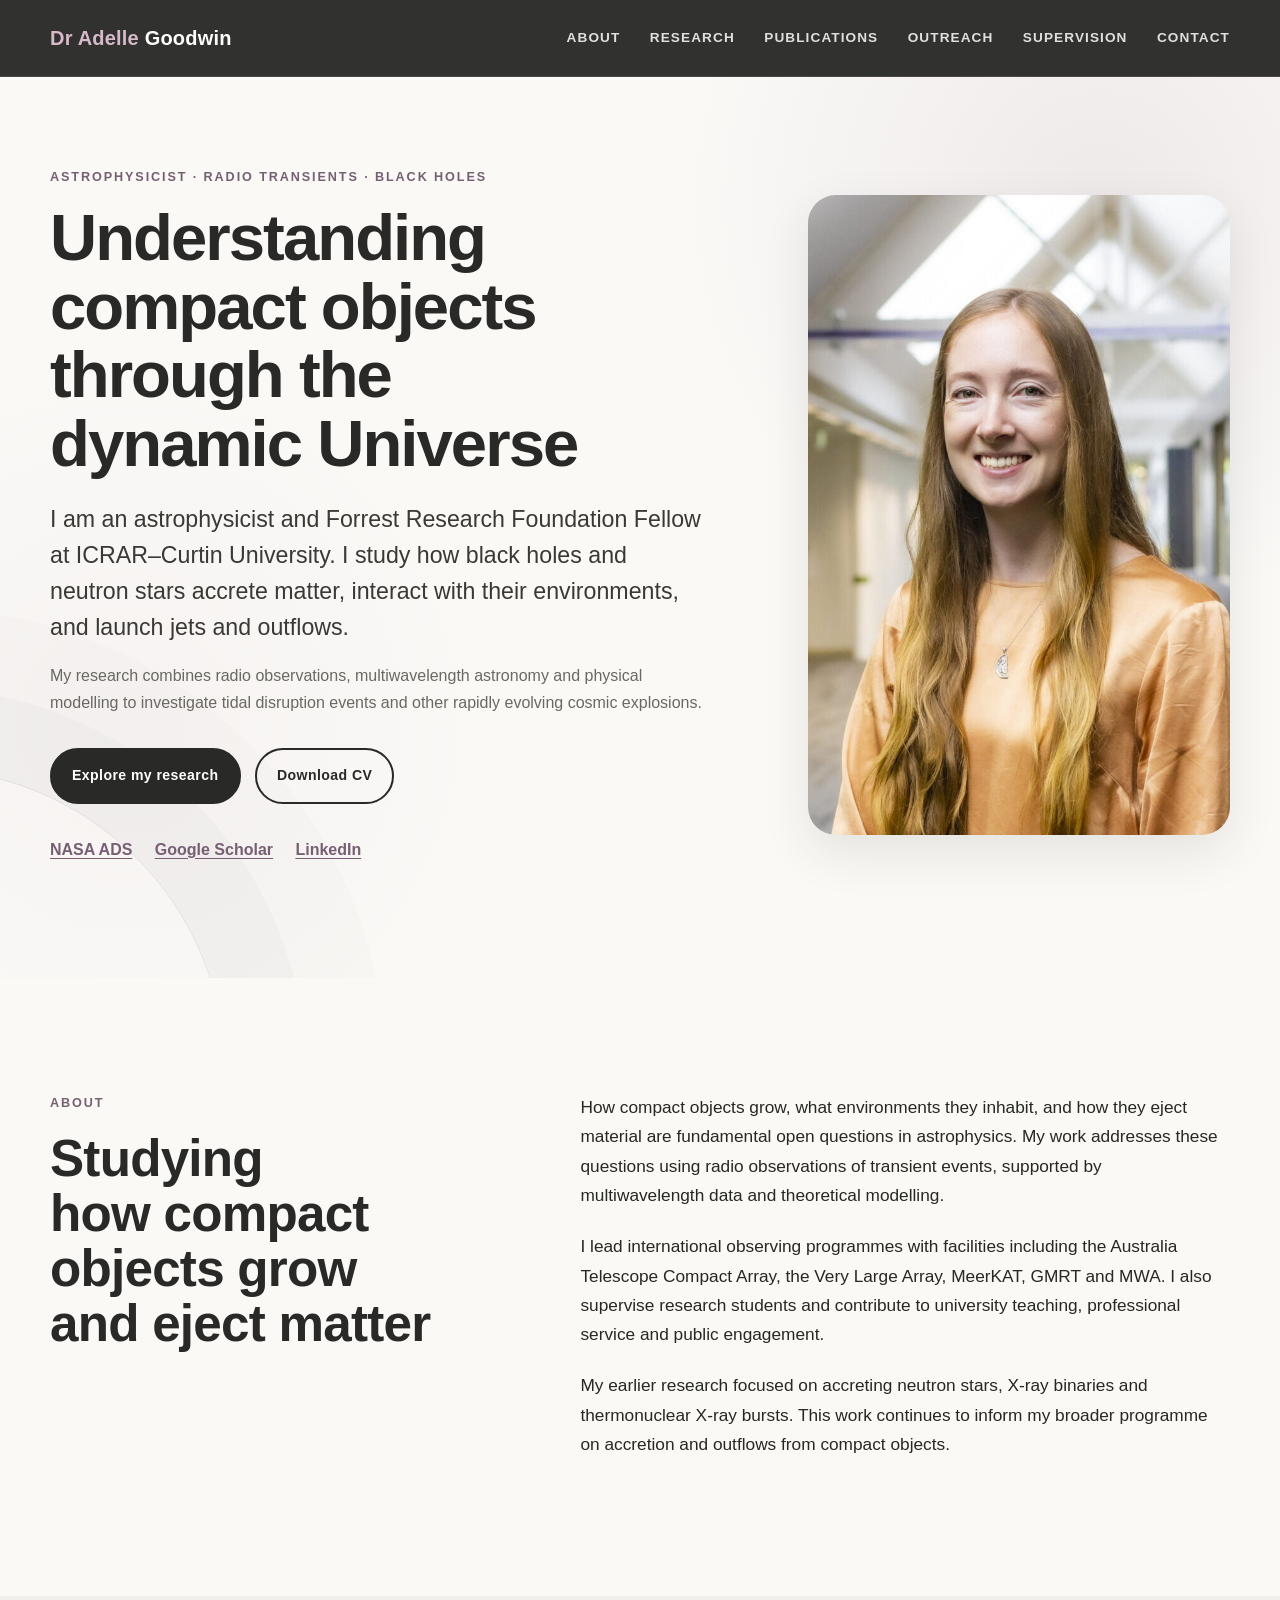
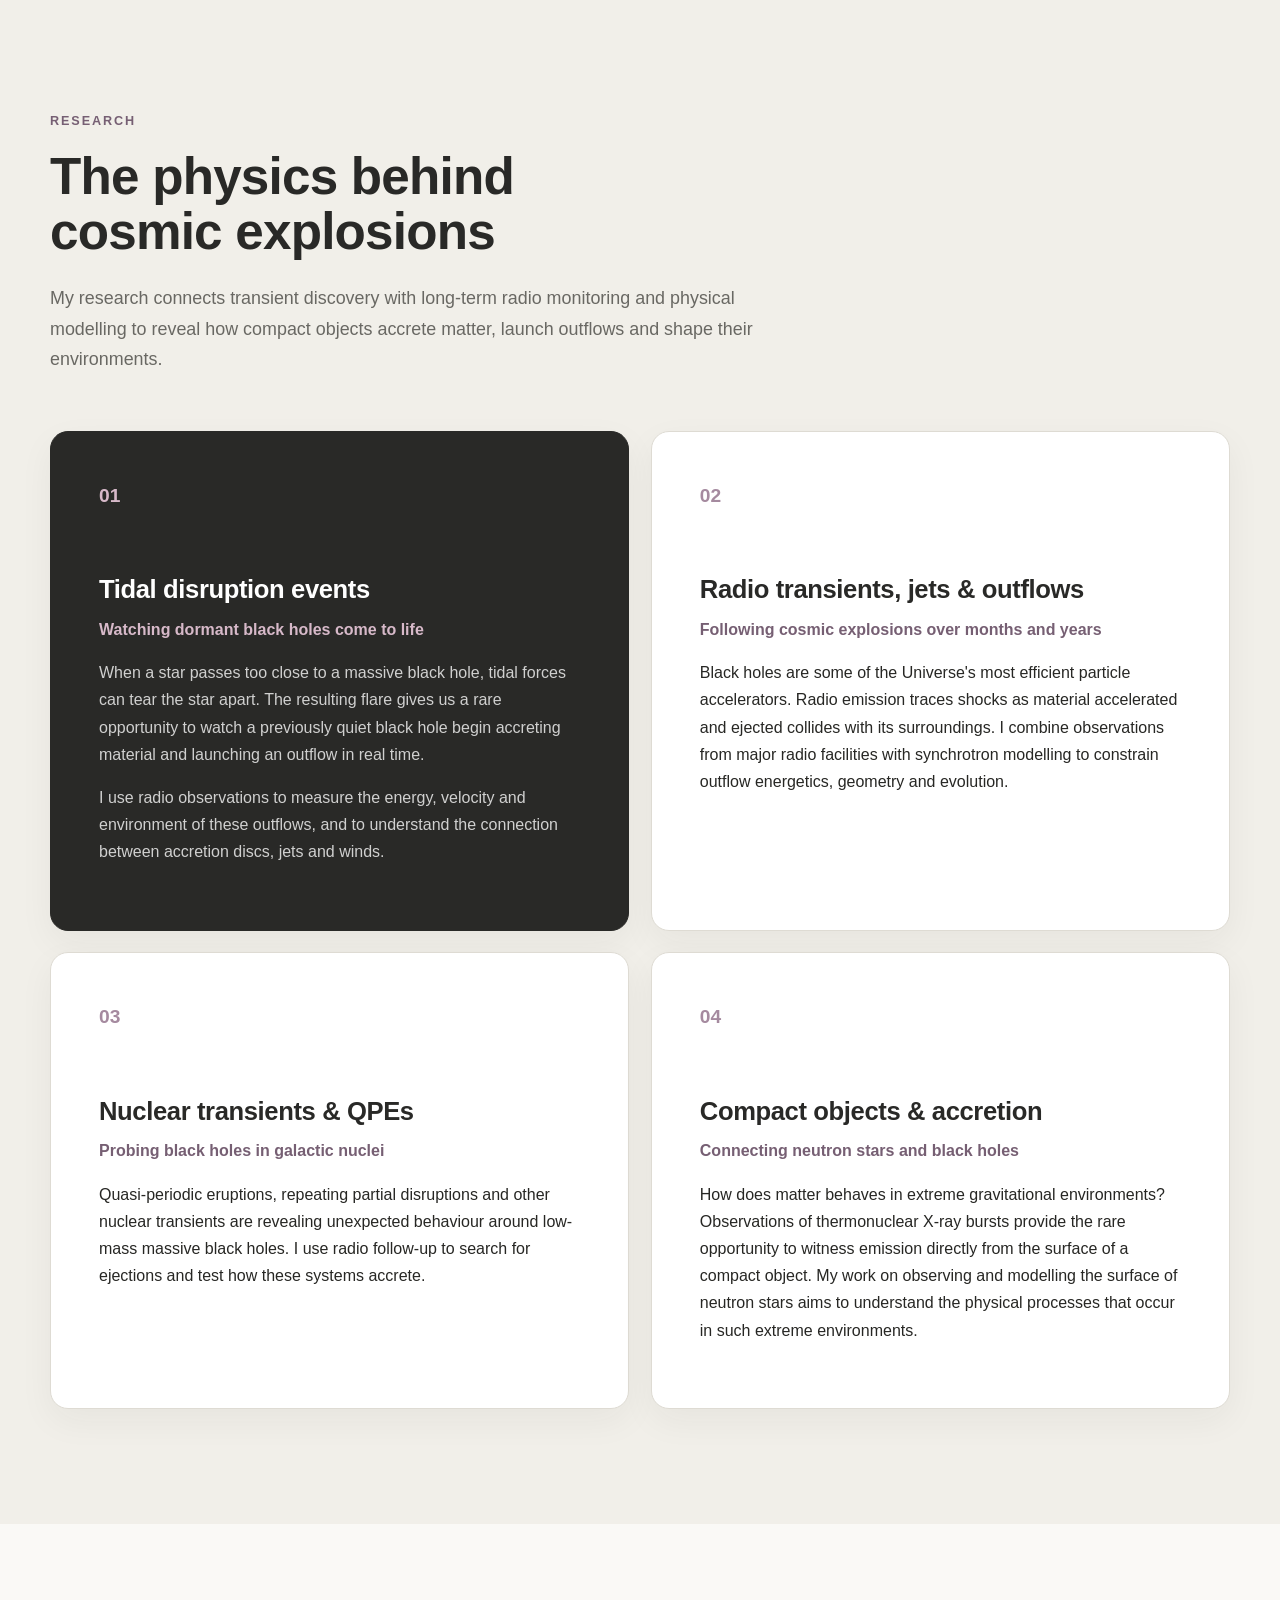
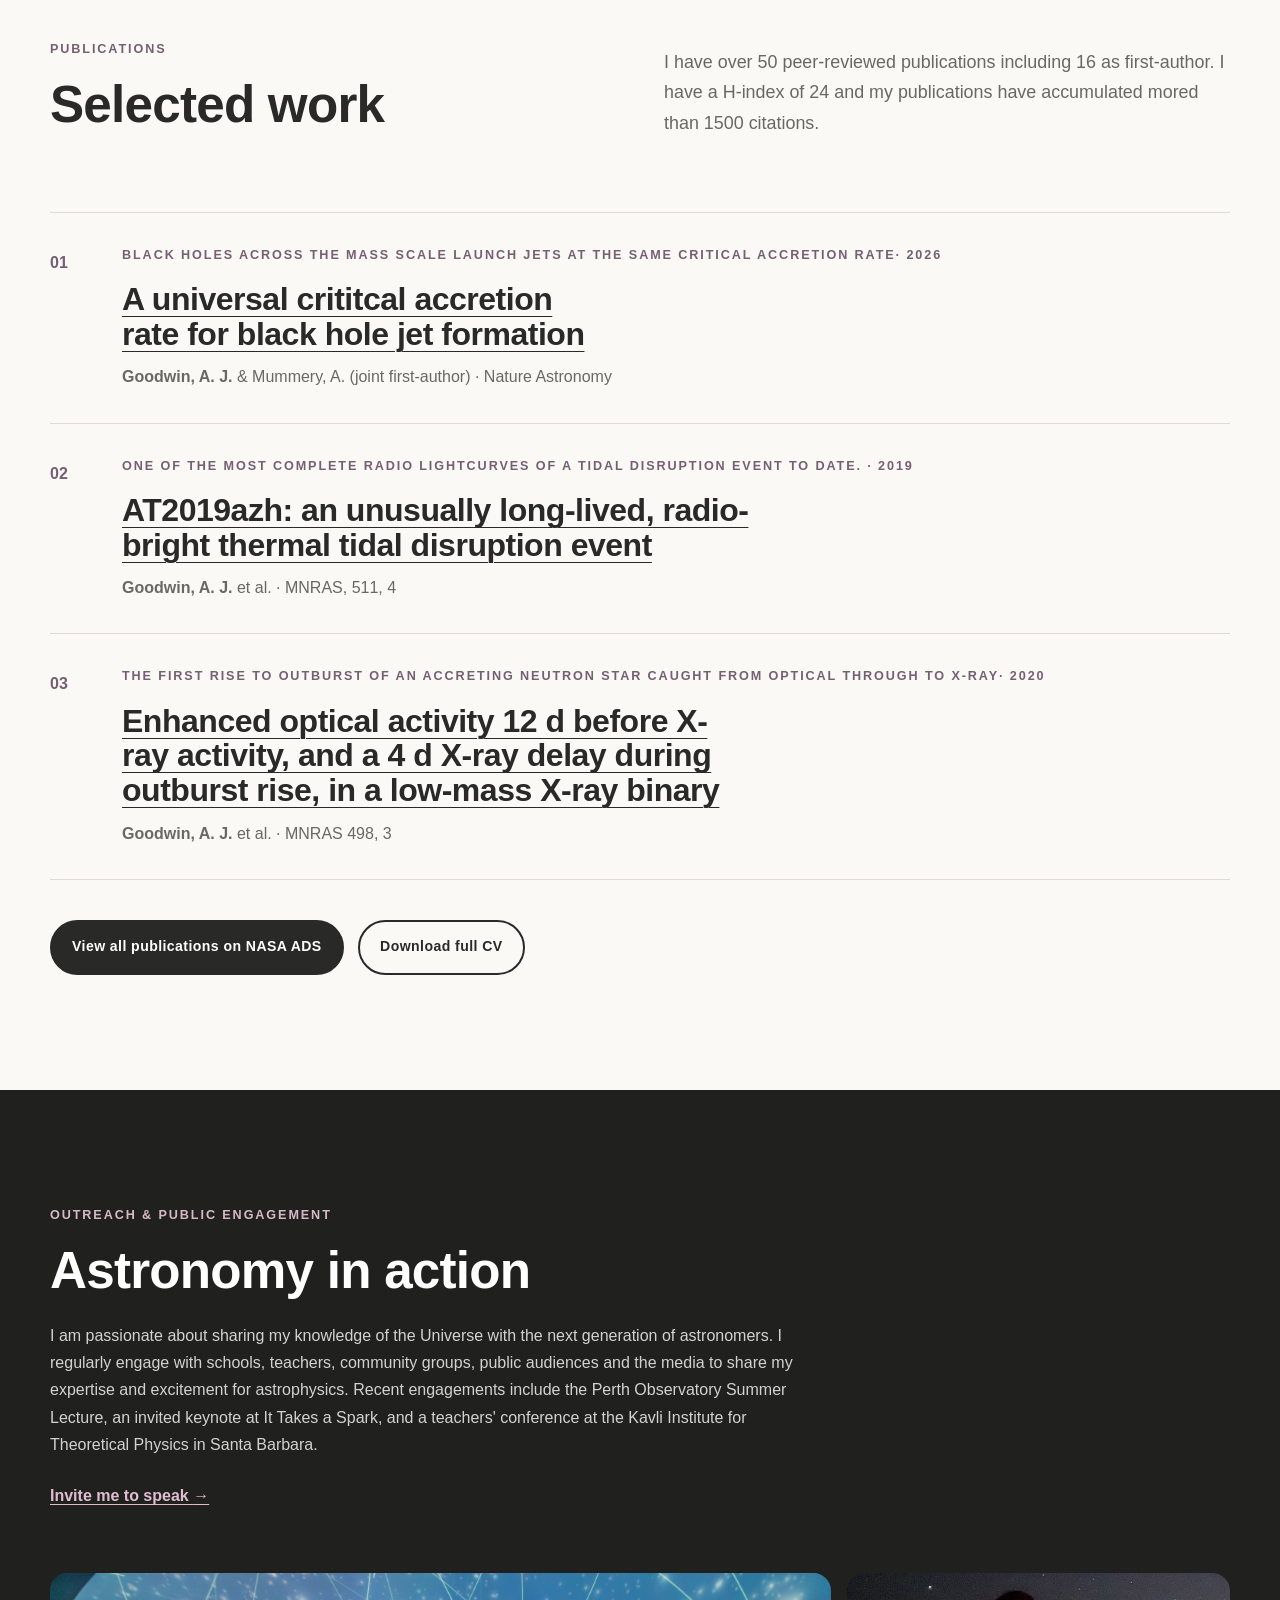
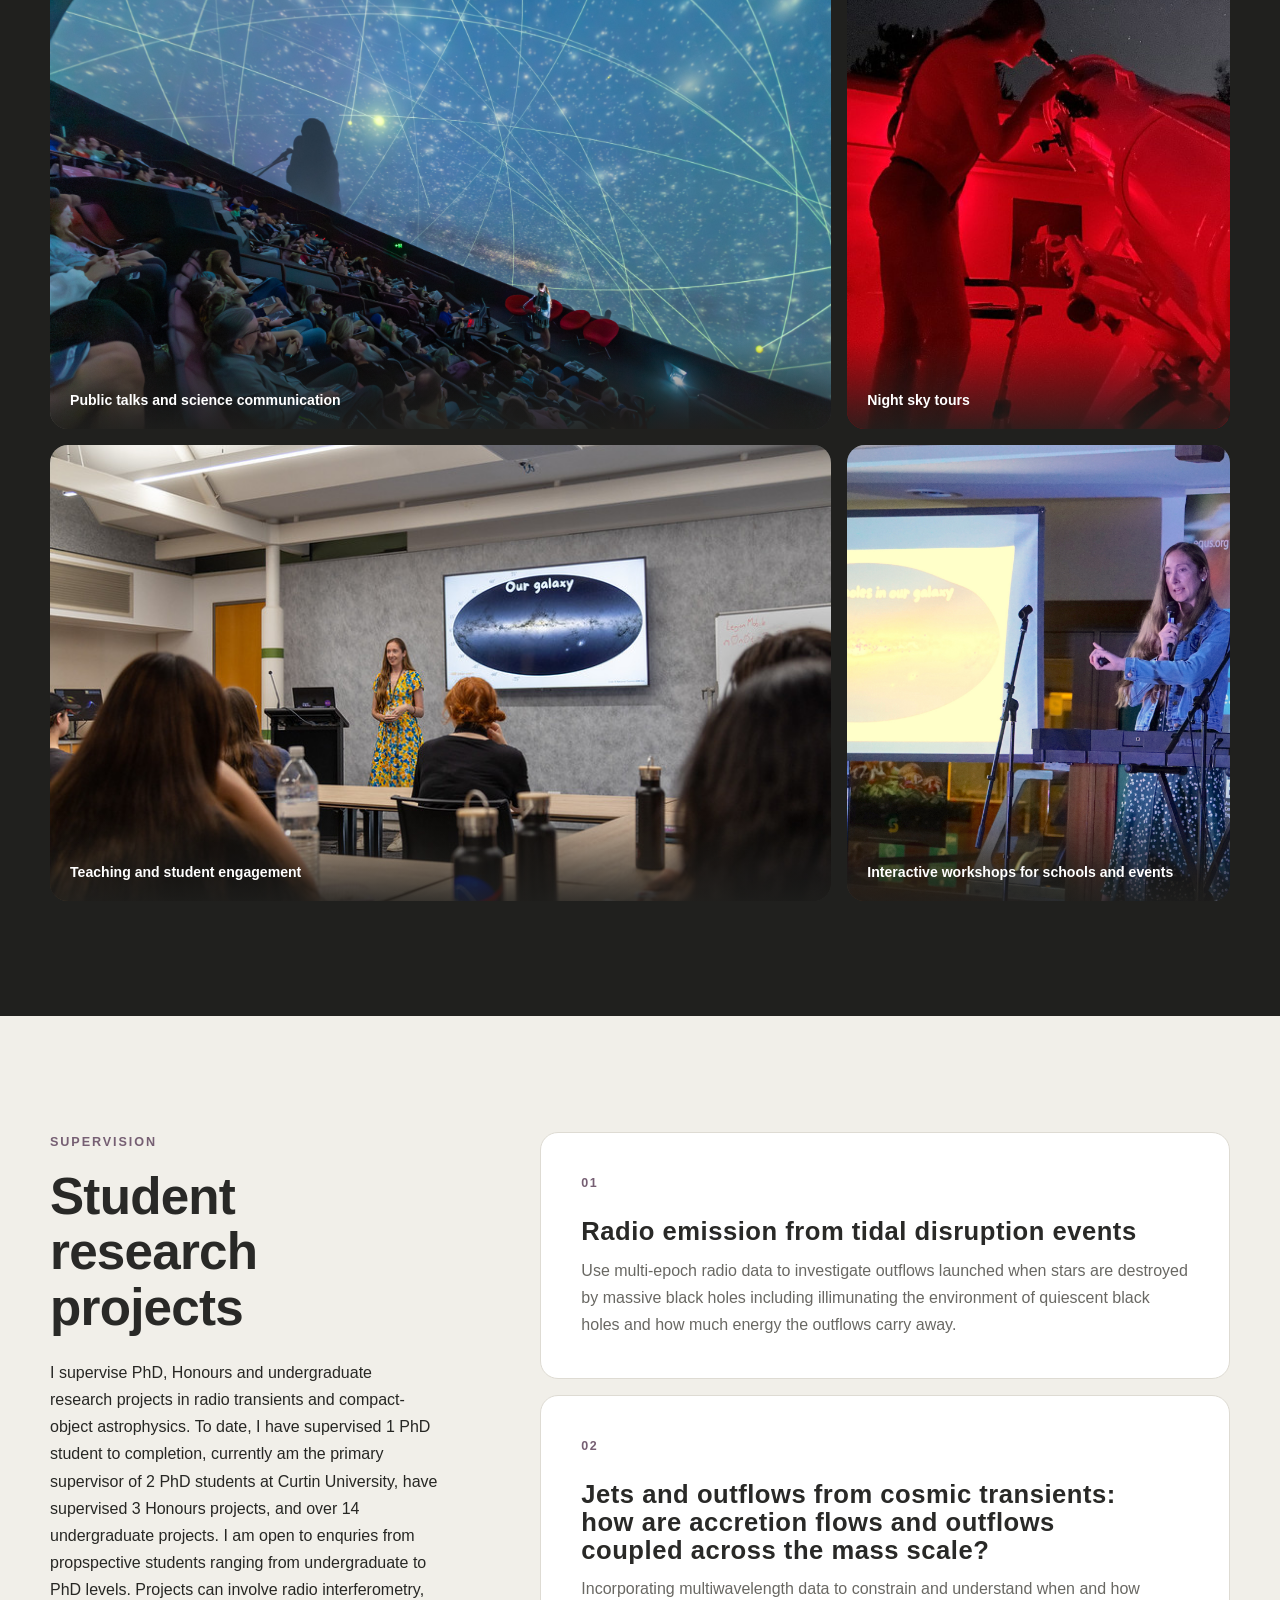
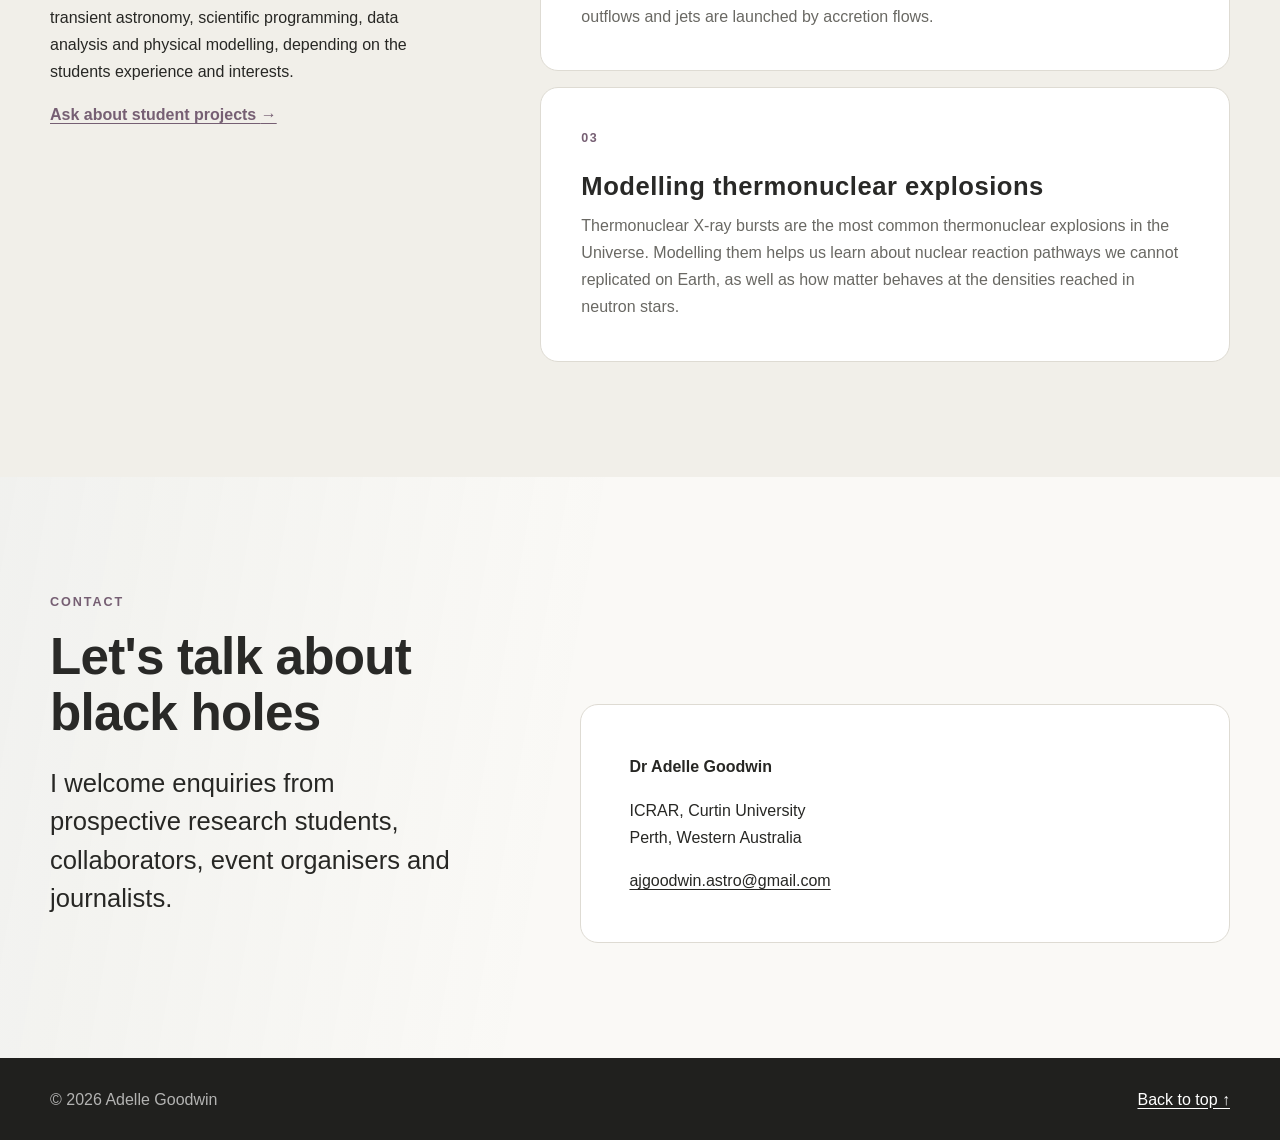
==== commit 1c75943f: "edits" ====
--- a/index.html
+++ b/index.html
@@ -31,8 +31,8 @@
         <a href="#about">About</a>
         <a href="#research">Research</a>
         <a href="#publications">Publications</a>
+        <a href="#outreach">Outreach</a>
         <a href="#supervision">Supervision</a>
-        <a href="#outreach">Outreach</a>
         <a href="#contact">Contact</a>
       </nav>
     </div>
@@ -225,8 +225,8 @@
           </li>
           <li>
             <article>
-              <p class="publication-meta">AT2019azh: an unusually long-lived, radio-bright thermal tidal disruption event · 2019</p>
-              <h3><a href="https://ui.adsabs.harvard.edu/abs/2022MNRAS.511.5328G/abstract">One of the most complete radio lightcurves of a tidal disruption event to date.</a></h3>
+              <p class="publication-meta"> One of the most complete radio lightcurves of a tidal disruption event to date. · 2019</p>
+              <h3><a href="https://ui.adsabs.harvard.edu/abs/2022MNRAS.511.5328G/abstract">AT2019azh: an unusually long-lived, radio-bright thermal tidal disruption event</a></h3>
               <p><strong>Goodwin, A. J.</strong> et al. · MNRAS, 511, 4</p>
             </article>
           </li>
@@ -243,39 +243,6 @@
         <div class="button-row publication-actions">
           <a class="button button-primary" href="https://ui.adsabs.harvard.edu/public-libraries/84j7MYtWS06cEF5sBTwe1Q">View all publications on NASA ADS</a>
           <a class="button button-secondary" href="CV_2025-11.pdf">Download full CV</a>
-        </div>
-      </div>
-    </section>
-    <section class="section section-tinted" id="supervision" aria-labelledby="supervision-title">
-      <div class="container supervision-layout">
-        <div class="section-heading supervision-heading">
-          <p class="section-kicker">Supervision</p>
-          <h2 id="supervision-title">Student research projects</h2>
-          <p>I supervise PhD, Honours and undergraduate research projects in radio transients and compact-object astrophysics. To date, I have supervised 1 PhD student to completion, currently am the primary supervisor
-            of 2 PhD students at Curtin University, have supervised 3 Honours projects, and over 14 undergraduate projects. 
-            I am open to enquries from propspective students ranging from undergraduate to PhD levels. Projects can involve radio interferometry, transient astronomy, scientific programming, data analysis and physical modelling, depending on the students
-            experience and interests.</p>
-          <a class="text-link" href="mailto:ajgoodwin.astro@gmail.com">Ask about student projects <span aria-hidden="true">→</span></a>
-        </div>
-        <div class="student-projects project-grid" aria-label="Example student project areas">
-          <article class="project-card">
-            <p class="project-number">01</p>
-            <h3>Radio emission from tidal disruption events</h3>
-            <p>Use multi-epoch radio data to investigate outflows launched when stars are destroyed by massive black holes including illimunating the environment of quiescent black holes and how much energy
-              the outflows carry away.</p>
-          </article>
-          <article class="project-card">
-            <p class="project-number">02</p>
-            <h3>Jets and outflows from cosmic transients: how are accretion flows and outflows coupled across the mass scale?</h3>
-            <p>Incorporating multiwavelength data to constrain and understand when and how outflows and jets are launched by accretion flows.</p>
-          </article>
-          <article class="project-card">
-            <p class="project-number">03</p>
-            <h3>Modelling thermonuclear explosions</h3>
-            <p>Thermonuclear X-ray bursts are the most common thermonuclear explosions in the Universe. Modelling them helps us learn about nuclear reaction pathways we cannot replicated on Earth,
-              as well as how matter behaves at the densities reached in neutron stars.
-            </p>
-          </article>
         </div>
       </div>
     </section>
@@ -310,6 +277,41 @@
       </div>
     </section>
 
+    <section class="section section-tinted" id="supervision" aria-labelledby="supervision-title">
+      <div class="container supervision-layout">
+        <div class="section-heading supervision-heading">
+          <p class="section-kicker">Supervision</p>
+          <h2 id="supervision-title">Student research projects</h2>
+          <p>I supervise PhD, Honours and undergraduate research projects in radio transients and compact-object astrophysics. To date, I have supervised 1 PhD student to completion, currently am the primary supervisor
+            of 2 PhD students at Curtin University, have supervised 3 Honours projects, and over 14 undergraduate projects. 
+            I am open to enquries from propspective students ranging from undergraduate to PhD levels. Projects can involve radio interferometry, transient astronomy, scientific programming, data analysis and physical modelling, depending on the students
+            experience and interests.</p>
+          <a class="text-link" href="mailto:ajgoodwin.astro@gmail.com">Ask about student projects <span aria-hidden="true">→</span></a>
+        </div>
+        <div class="student-projects project-grid" aria-label="Example student project areas">
+          <article class="project-card">
+            <p class="project-number">01</p>
+            <h3>Radio emission from tidal disruption events</h3>
+            <p>Use multi-epoch radio data to investigate outflows launched when stars are destroyed by massive black holes including illimunating the environment of quiescent black holes and how much energy
+              the outflows carry away.</p>
+          </article>
+          <article class="project-card">
+            <p class="project-number">02</p>
+            <h3>Jets and outflows from cosmic transients: how are accretion flows and outflows coupled across the mass scale?</h3>
+            <p>Incorporating multiwavelength data to constrain and understand when and how outflows and jets are launched by accretion flows.</p>
+          </article>
+          <article class="project-card">
+            <p class="project-number">03</p>
+            <h3>Modelling thermonuclear explosions</h3>
+            <p>Thermonuclear X-ray bursts are the most common thermonuclear explosions in the Universe. Modelling them helps us learn about nuclear reaction pathways we cannot replicated on Earth,
+              as well as how matter behaves at the densities reached in neutron stars.
+            </p>
+          </article>
+        </div>
+      </div>
+    </section>
+
+
     <section class="section contact-section" id="contact" aria-labelledby="contact-title">
       <div class="container contact-grid">
         <div>
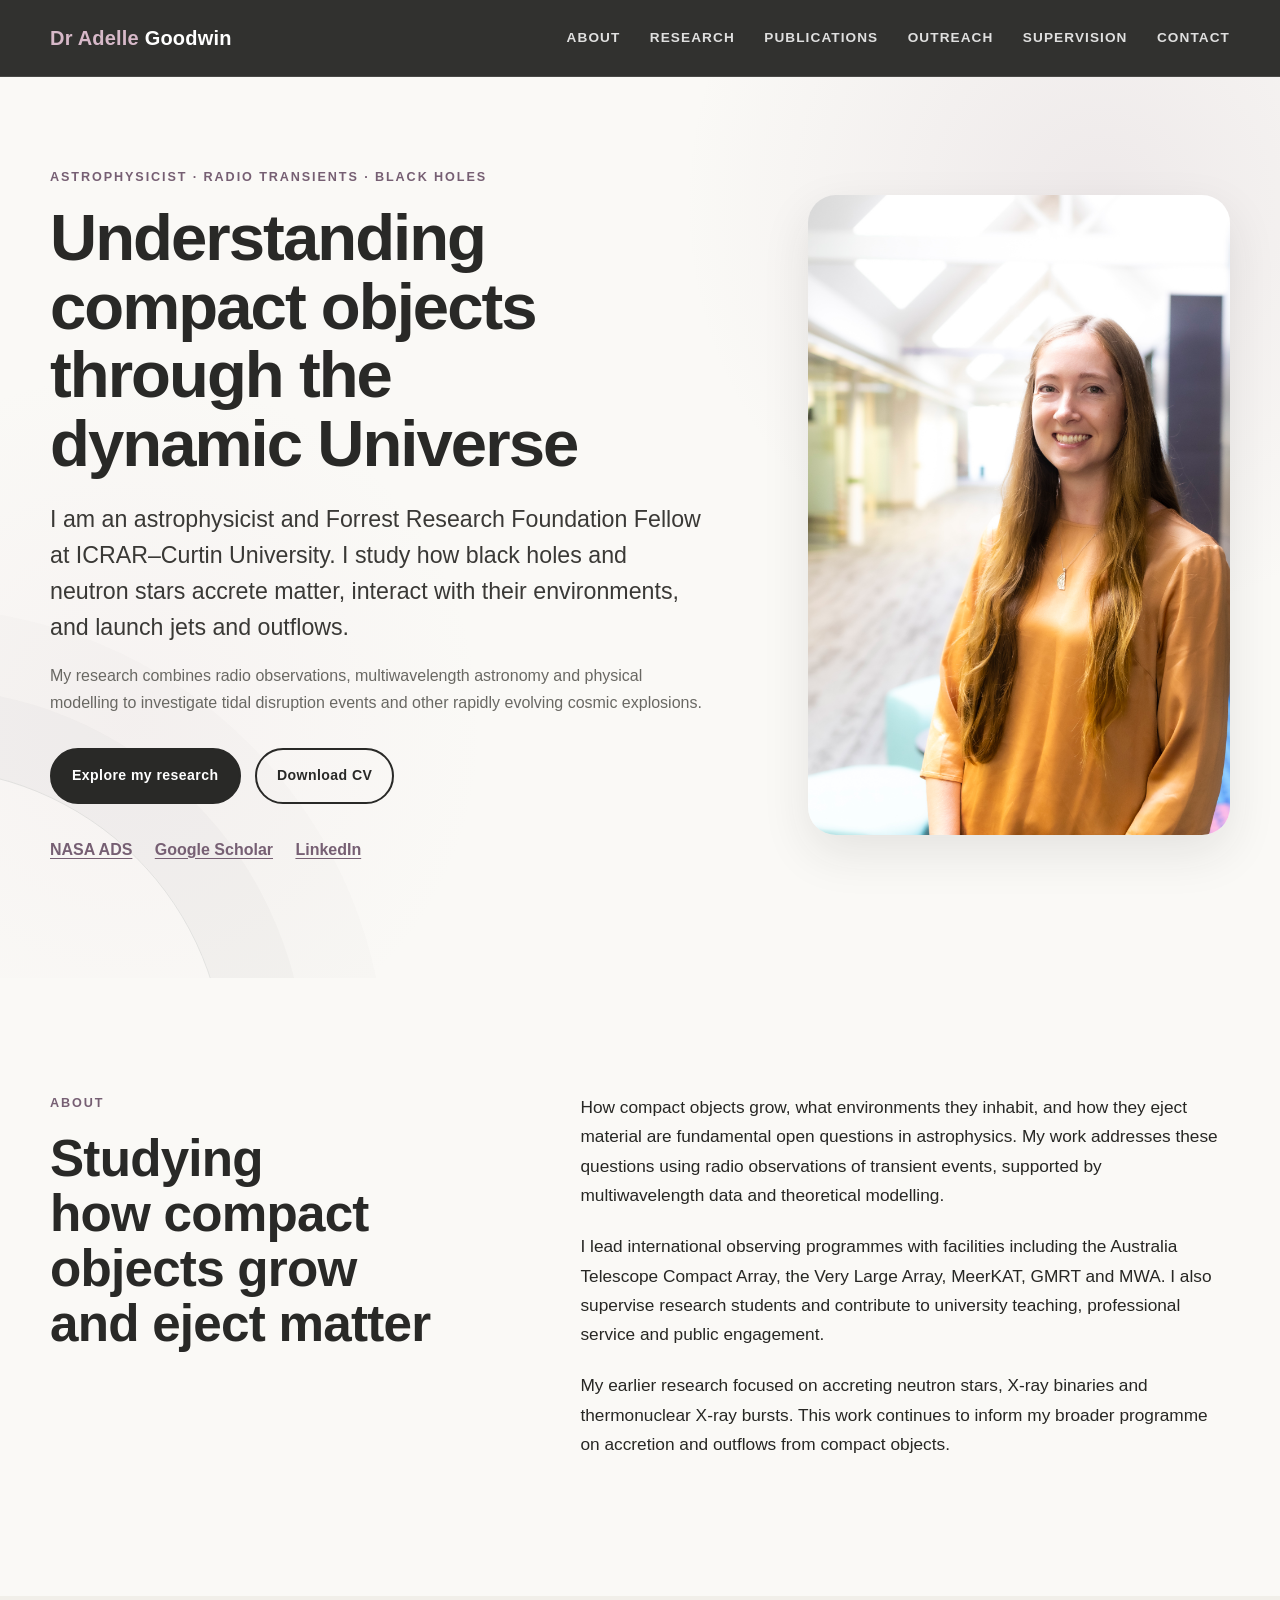
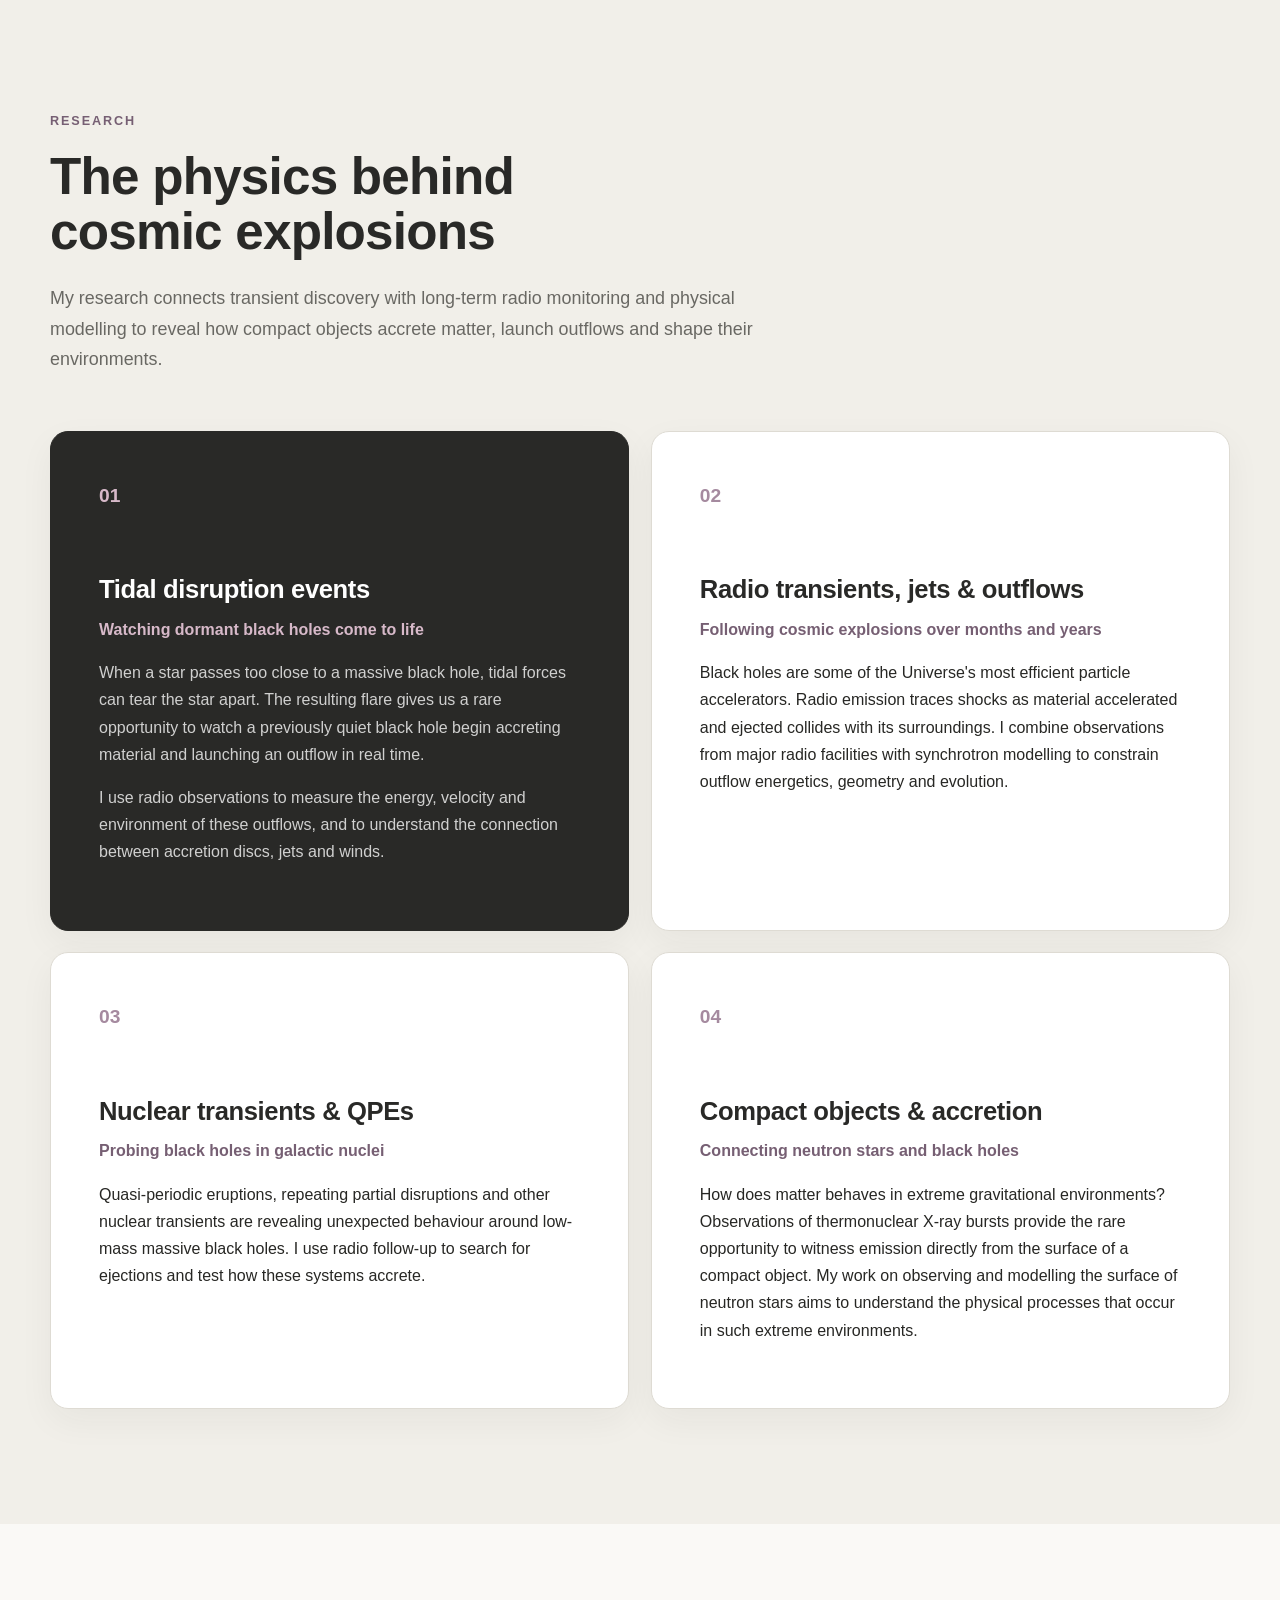
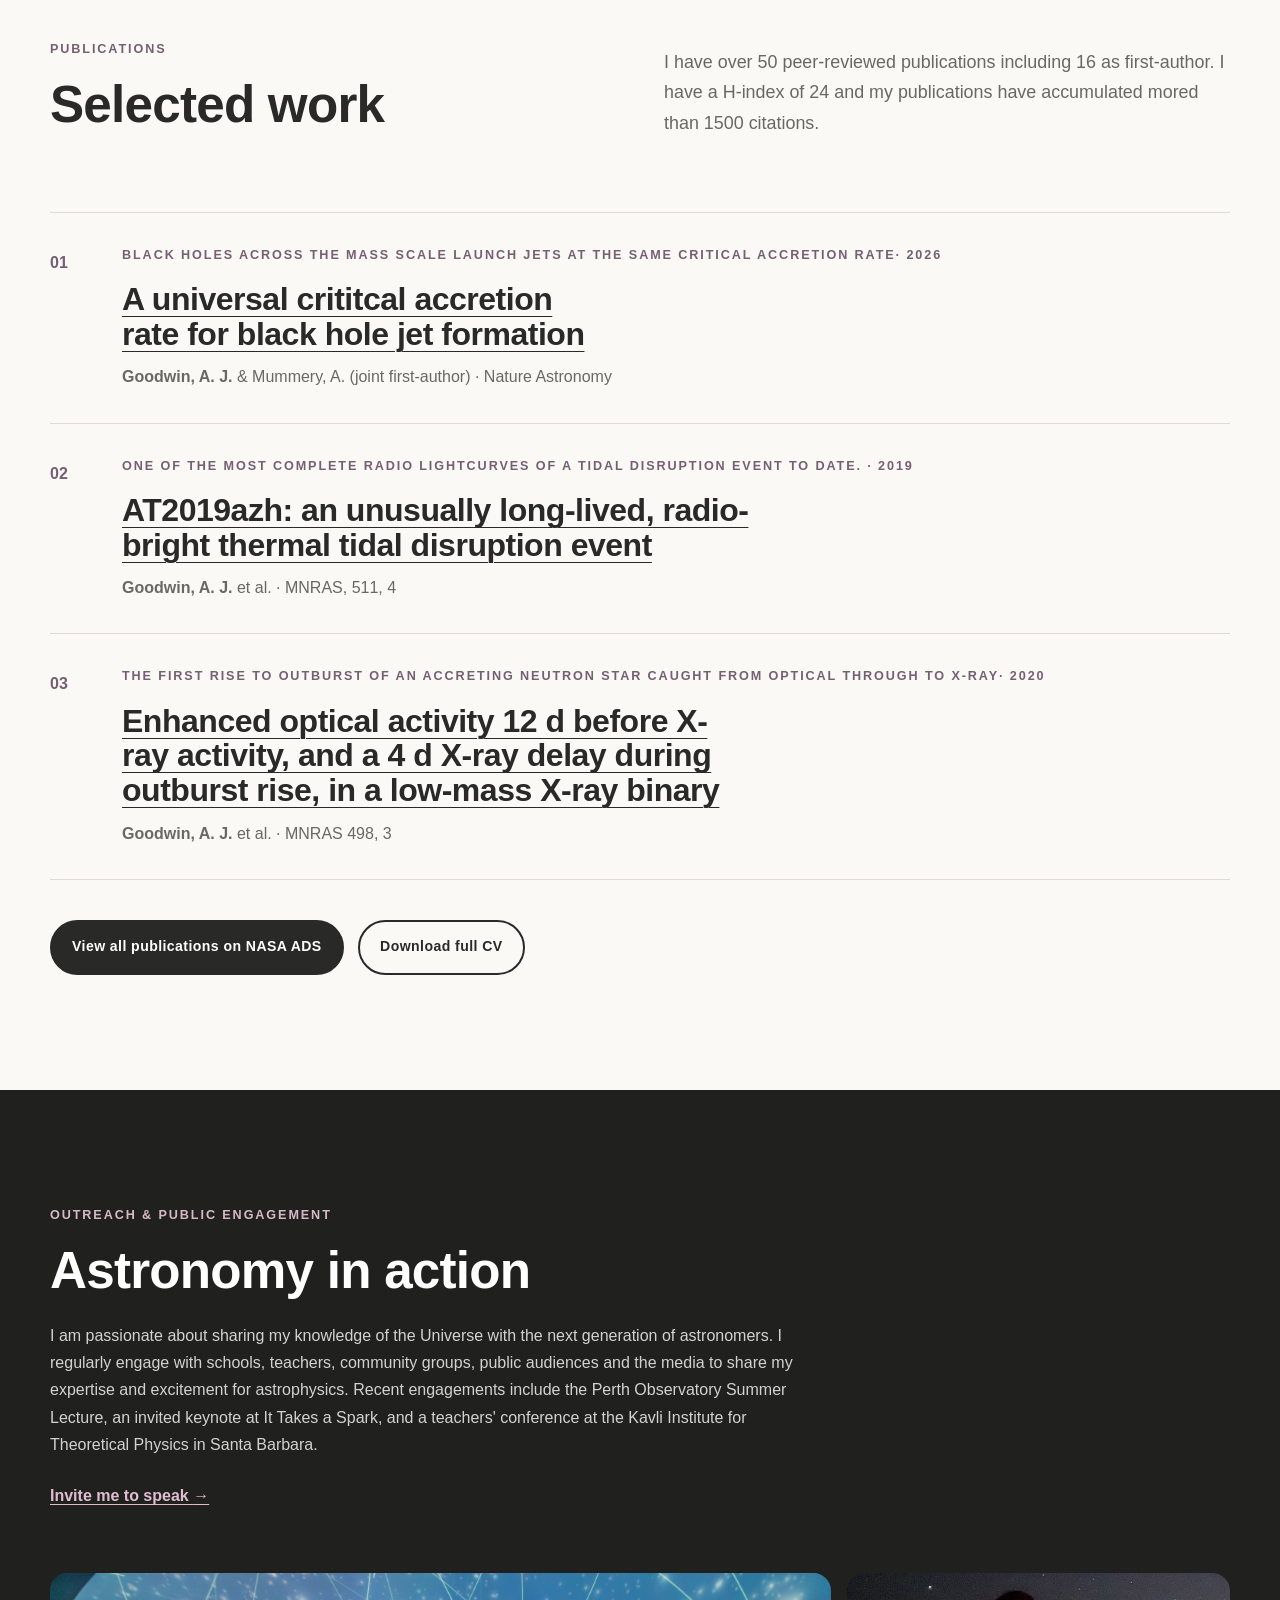
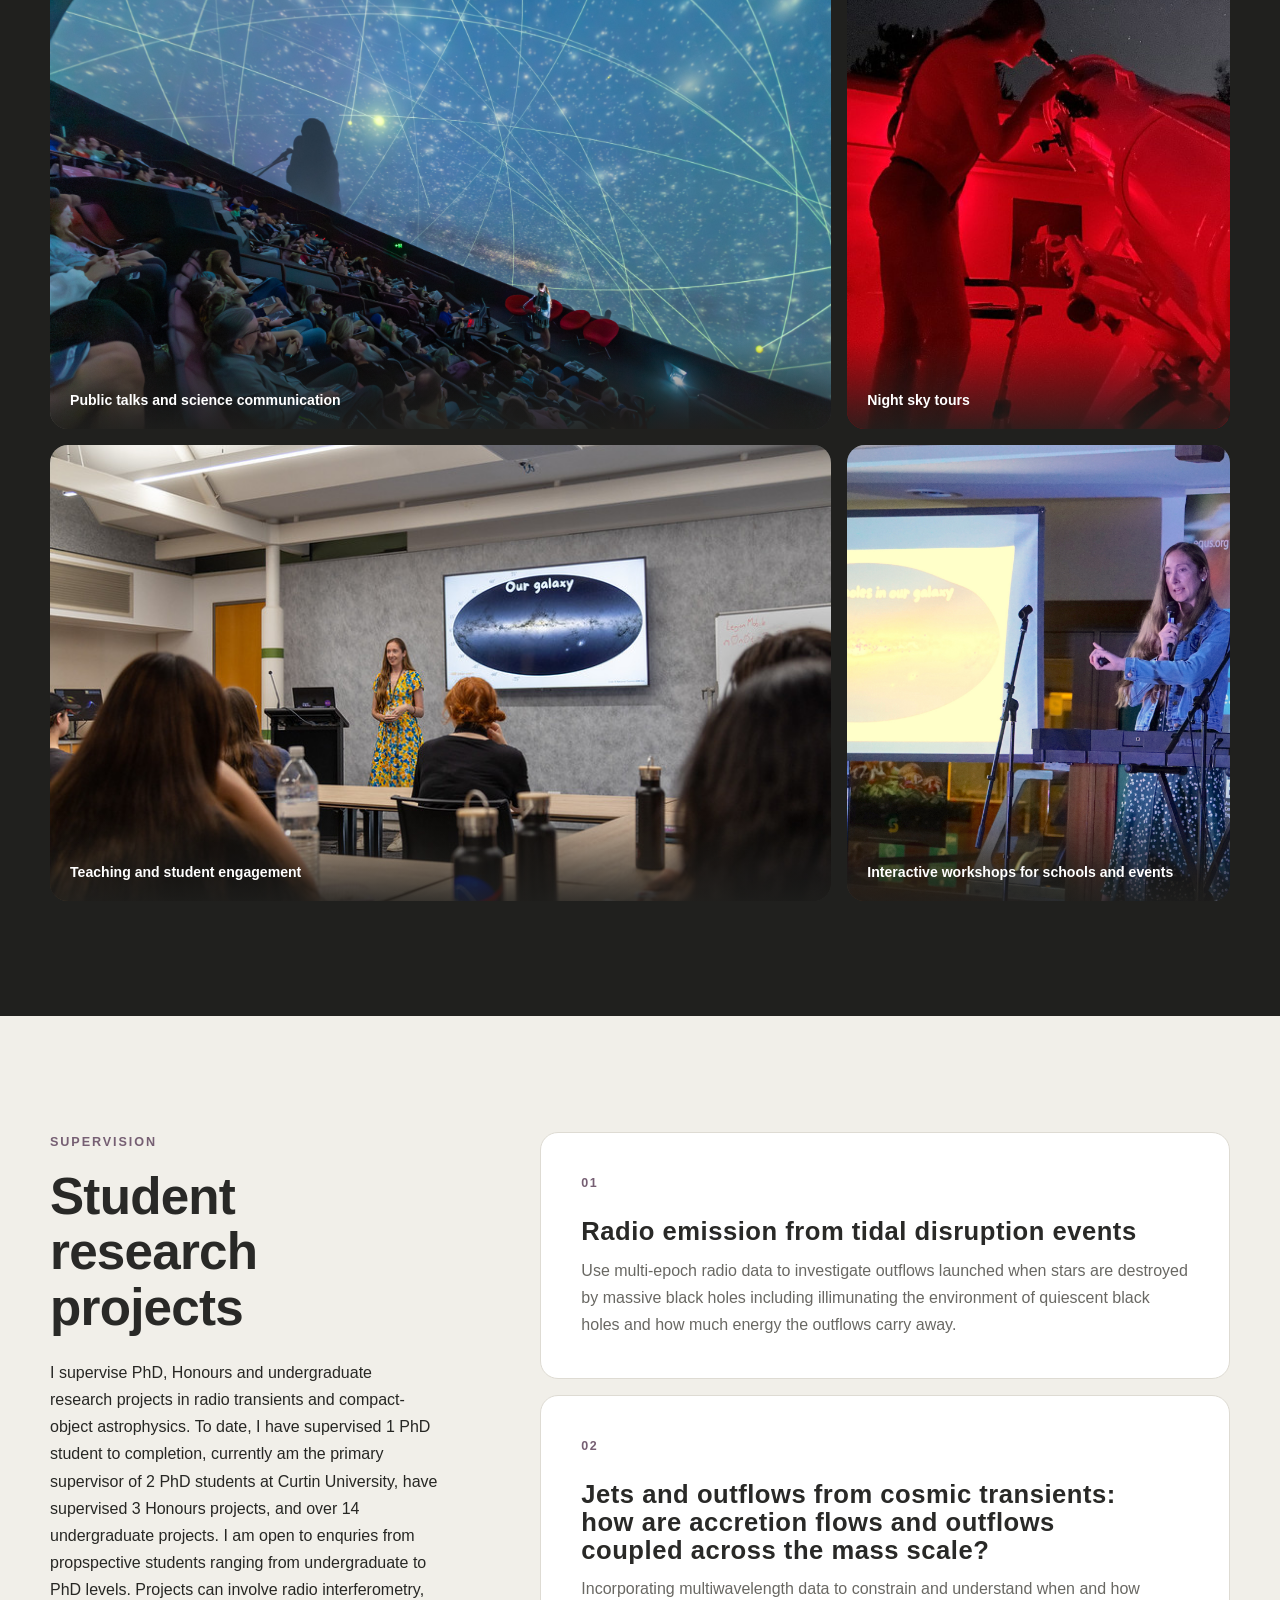
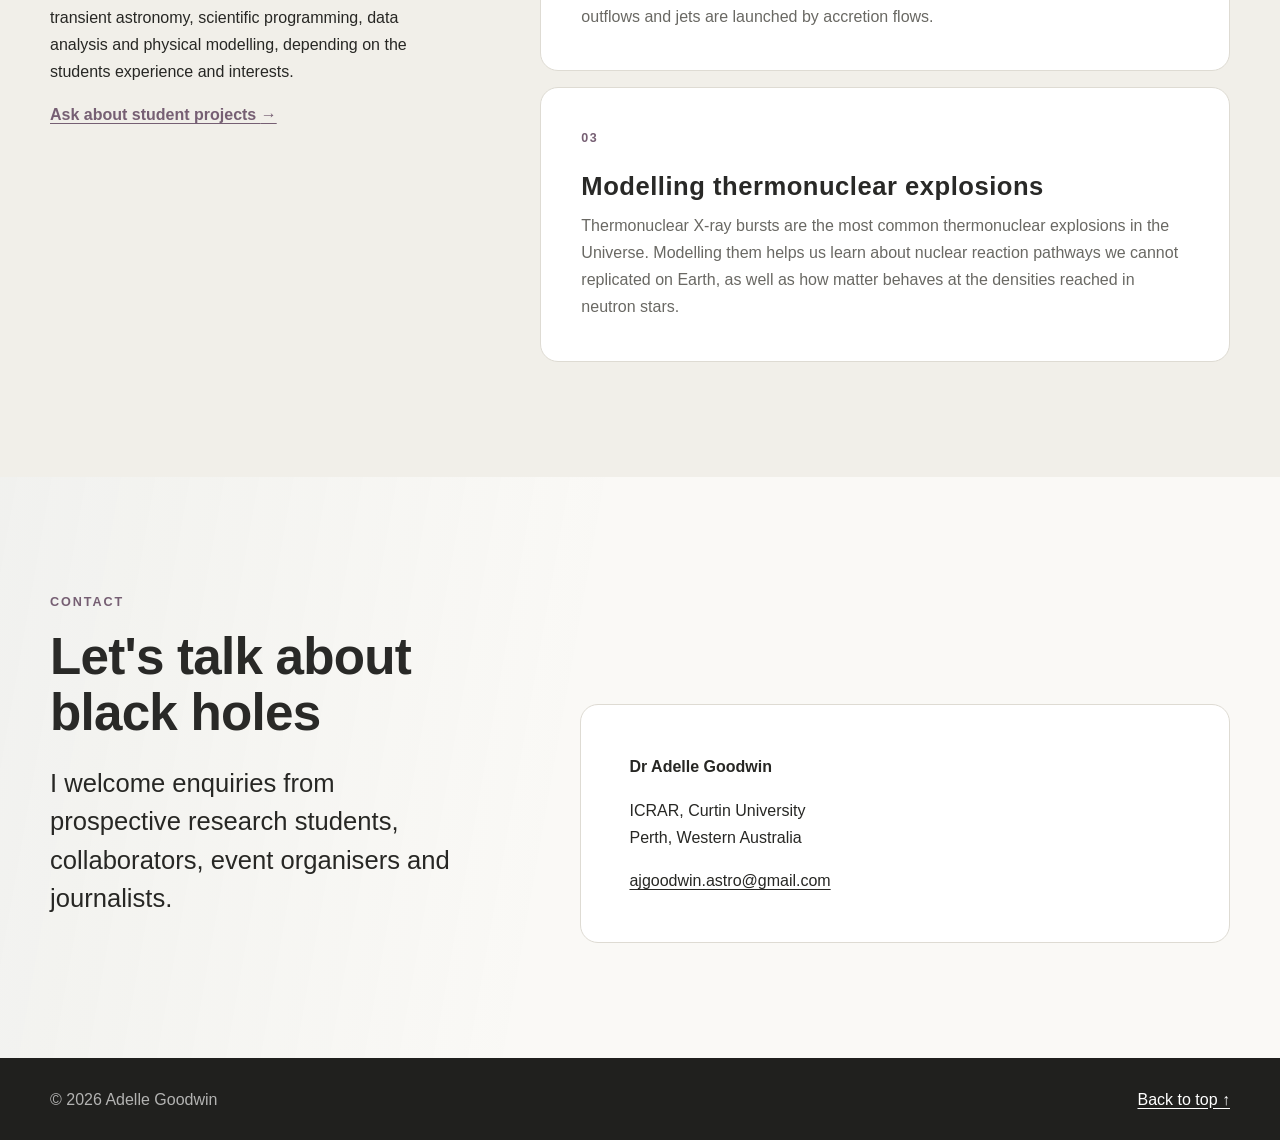
==== commit 70404aca: "changed headshot" ====
--- a/index.html
+++ b/index.html
@@ -62,7 +62,7 @@
         </div>
 
         <figure class="hero-portrait">
-          <img src="Adelle-Goodwin_Staff-Pic_120421_img003_preferred-e1631673137267.jpg" alt="Professional portrait" width="971" height="971">
+          <img src="headshot.jpg" alt="Professional portrait" width="971" height="971">
         </figure>
       </div>
     </section>
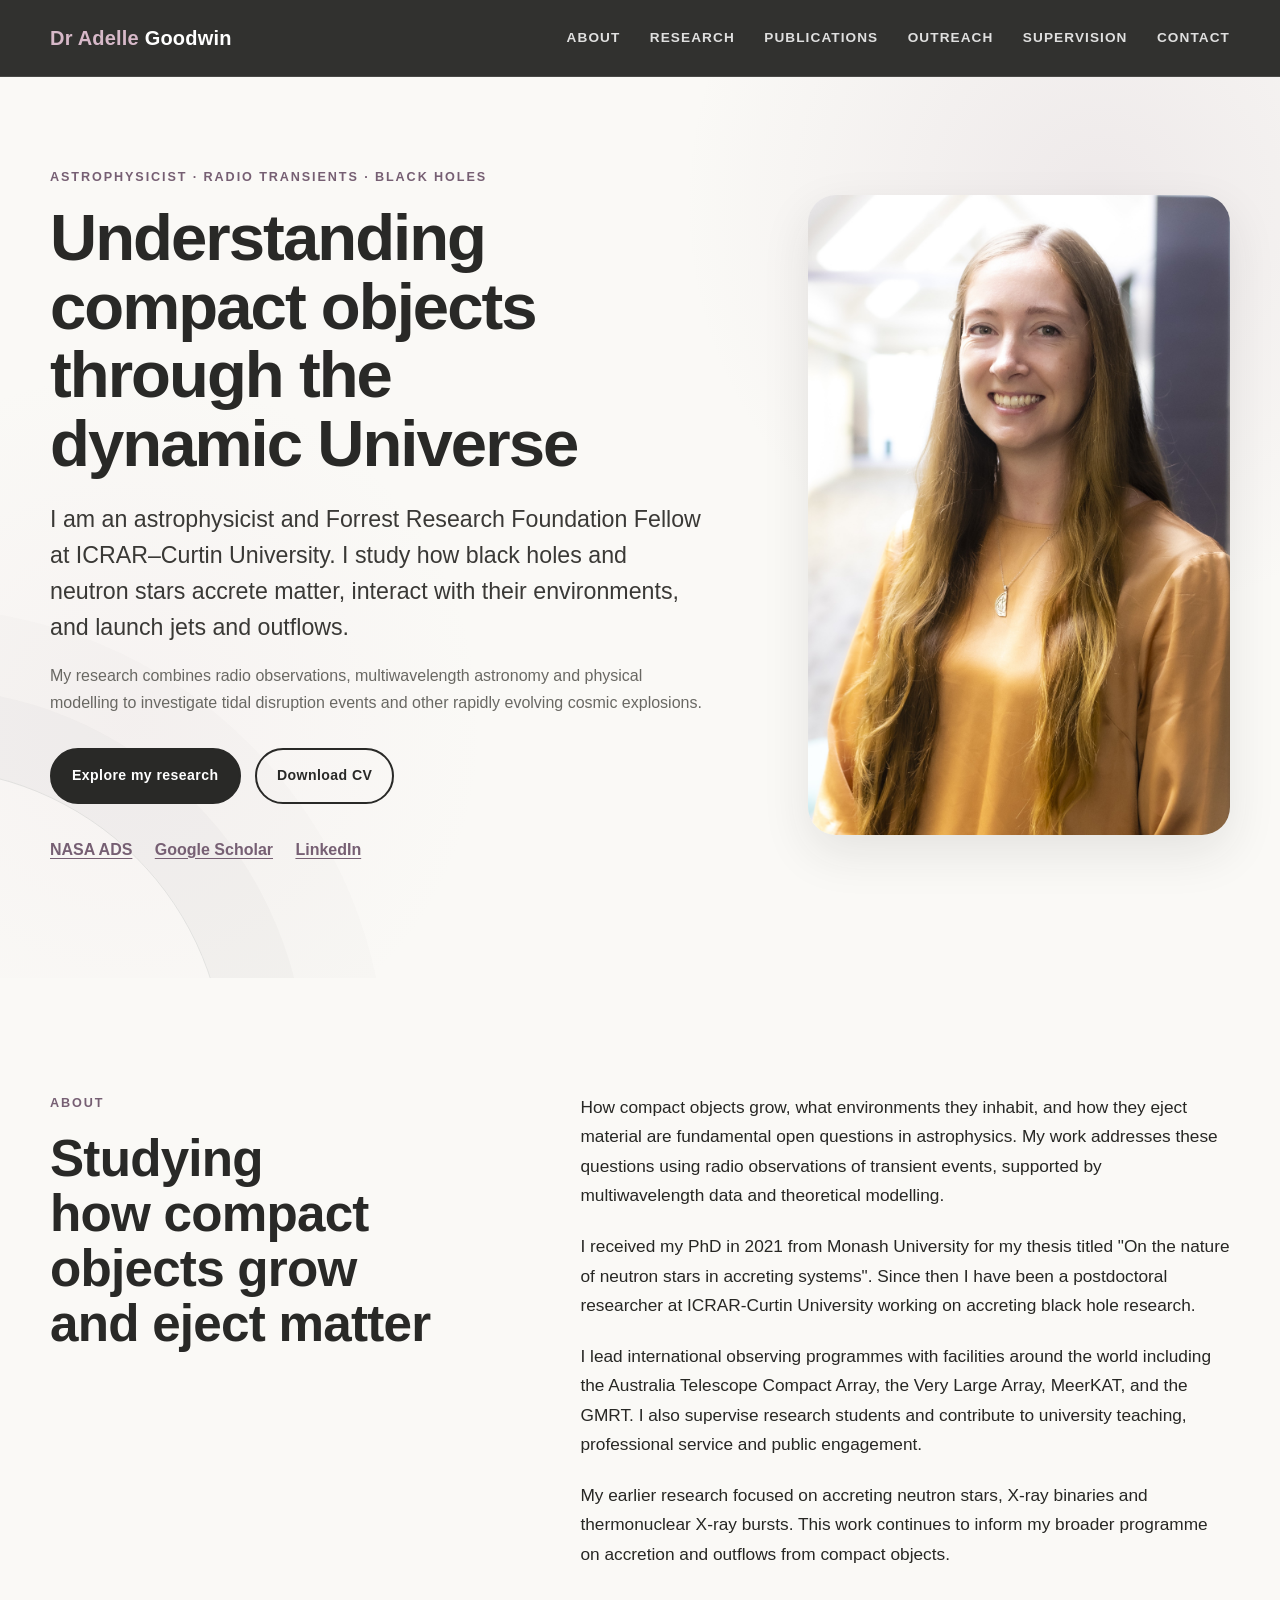
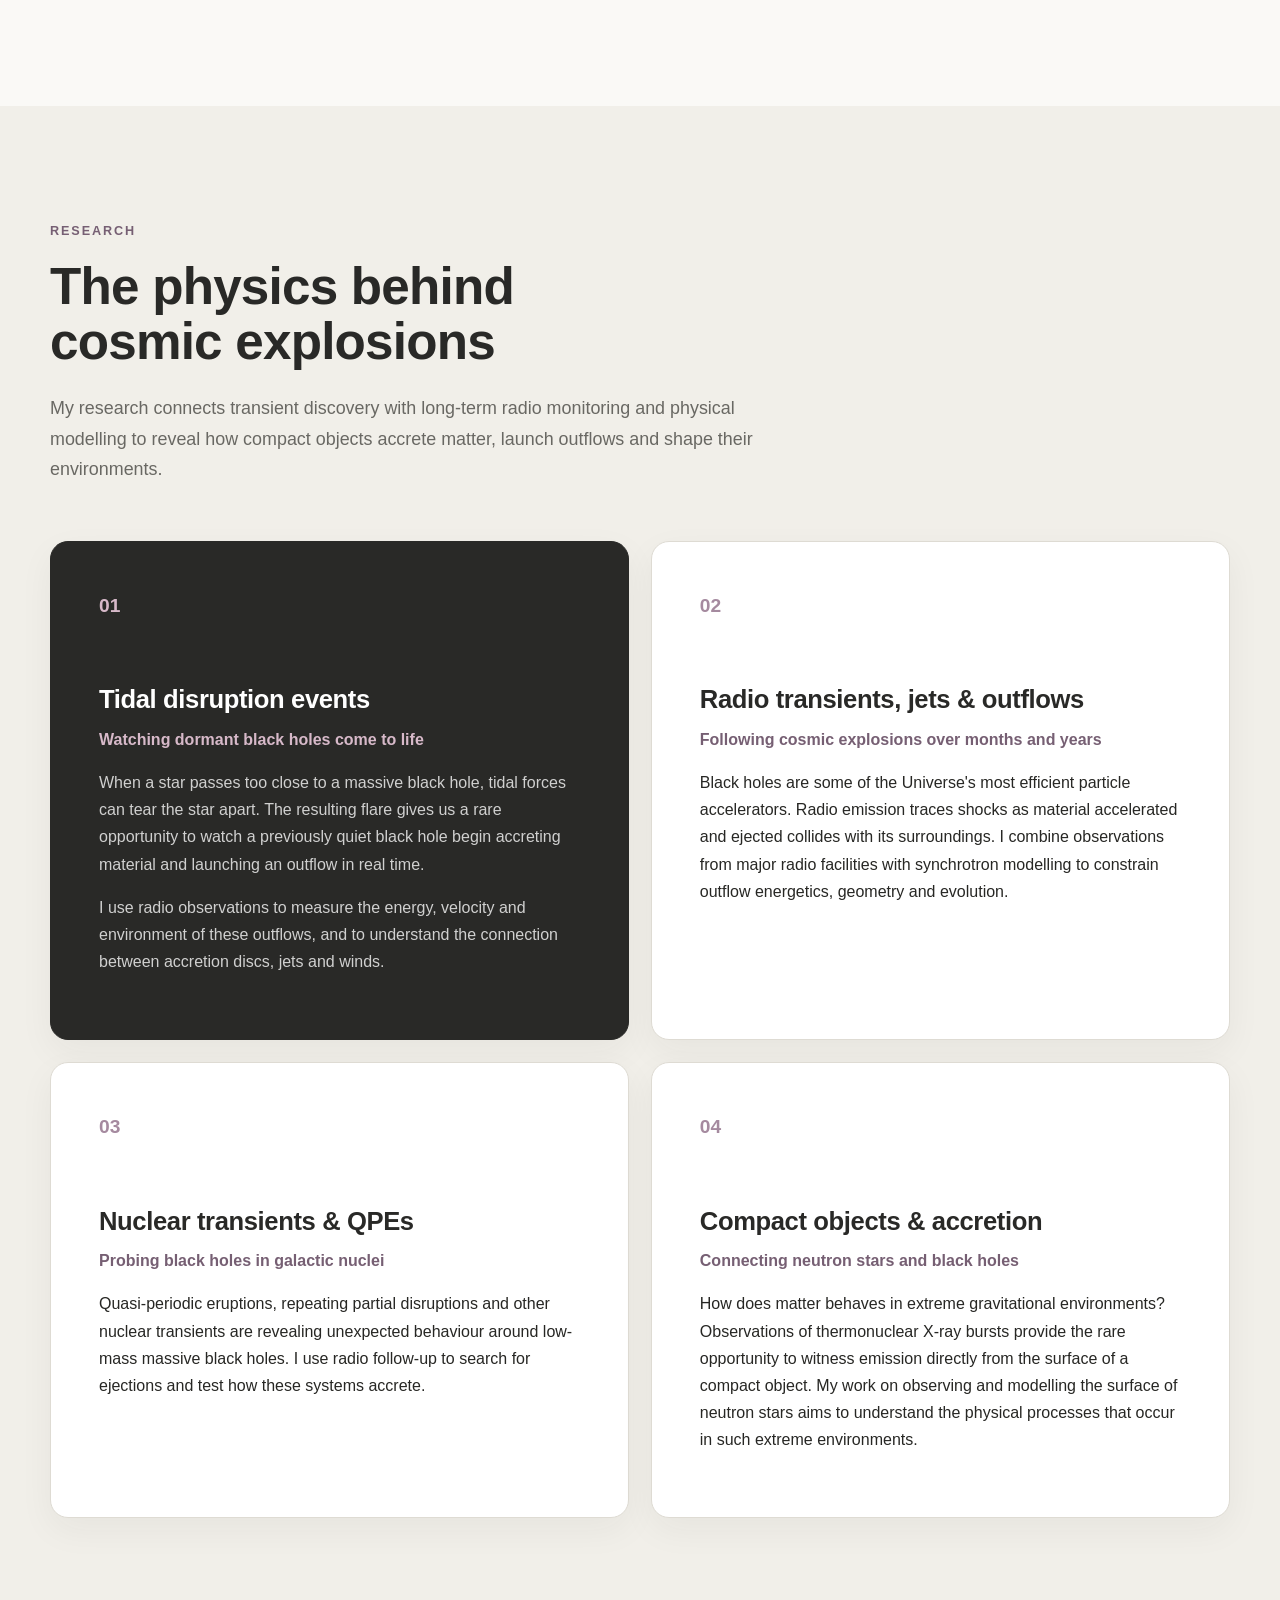
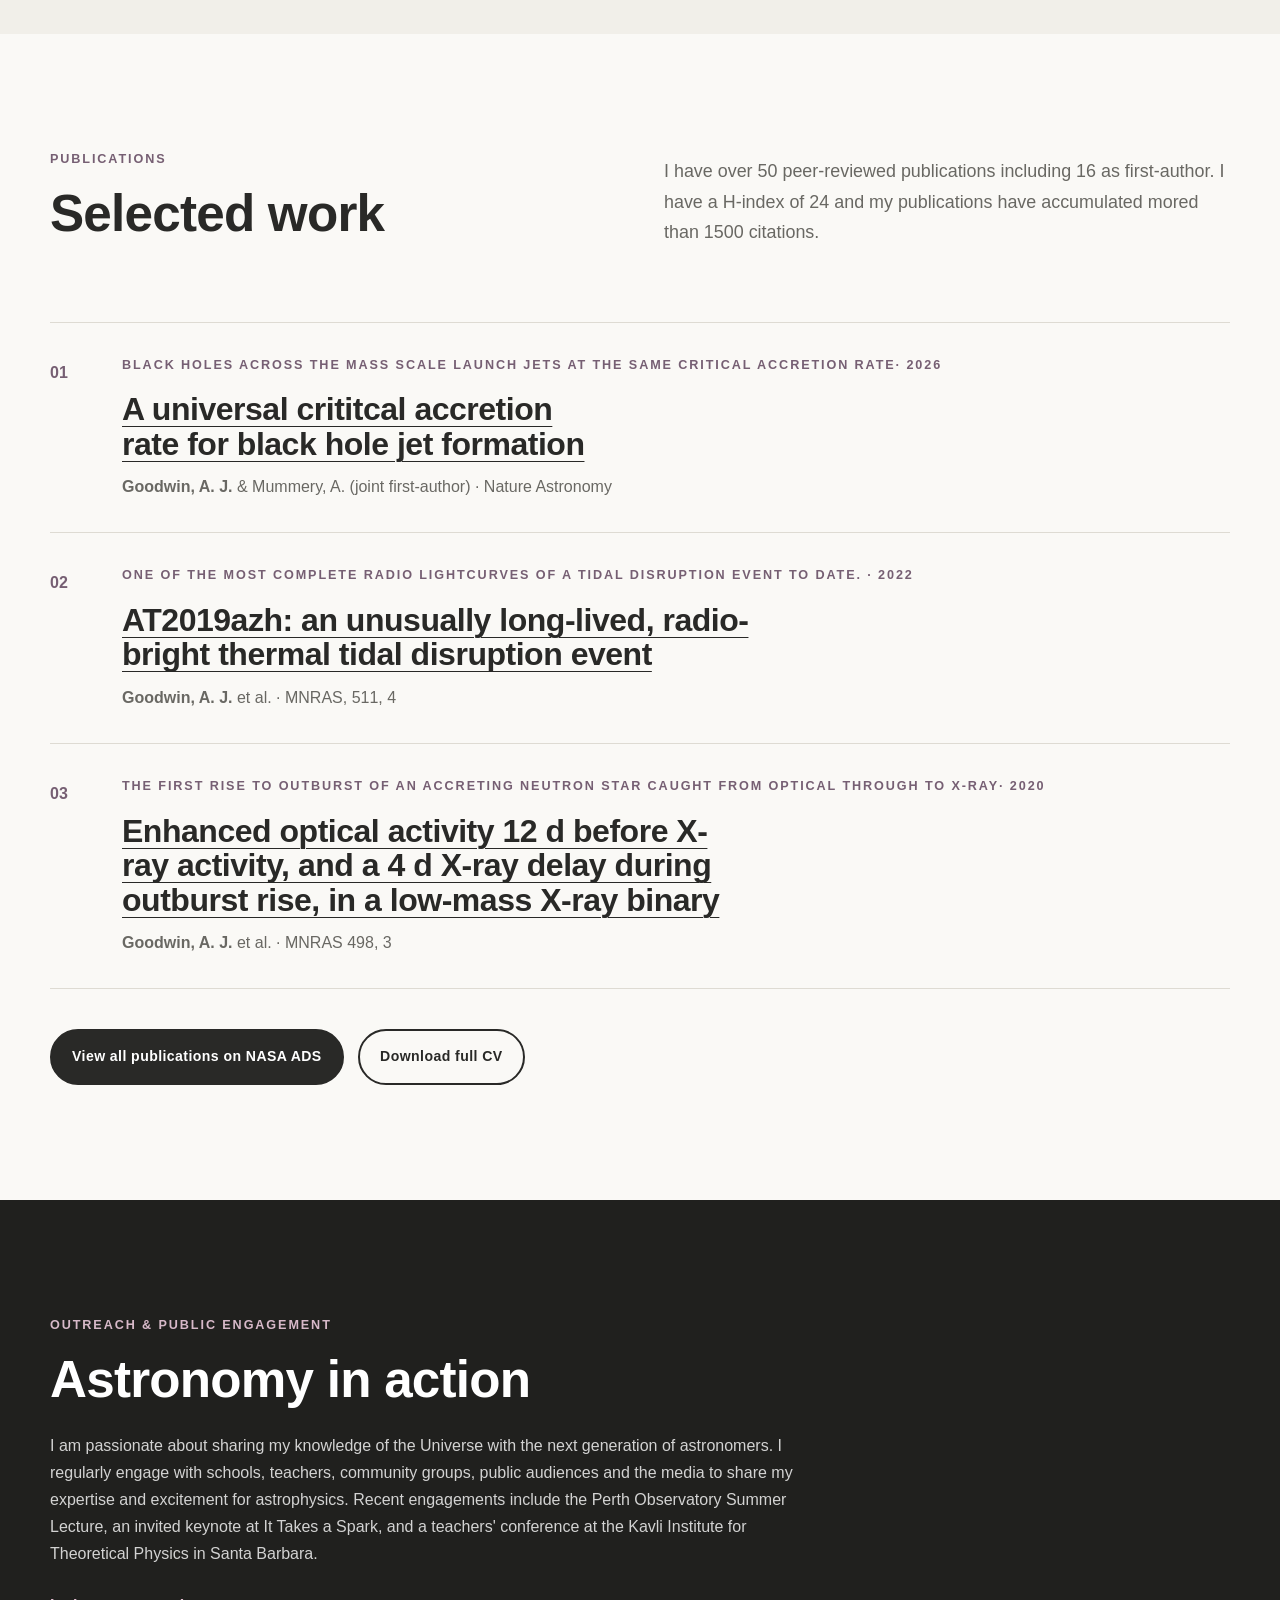
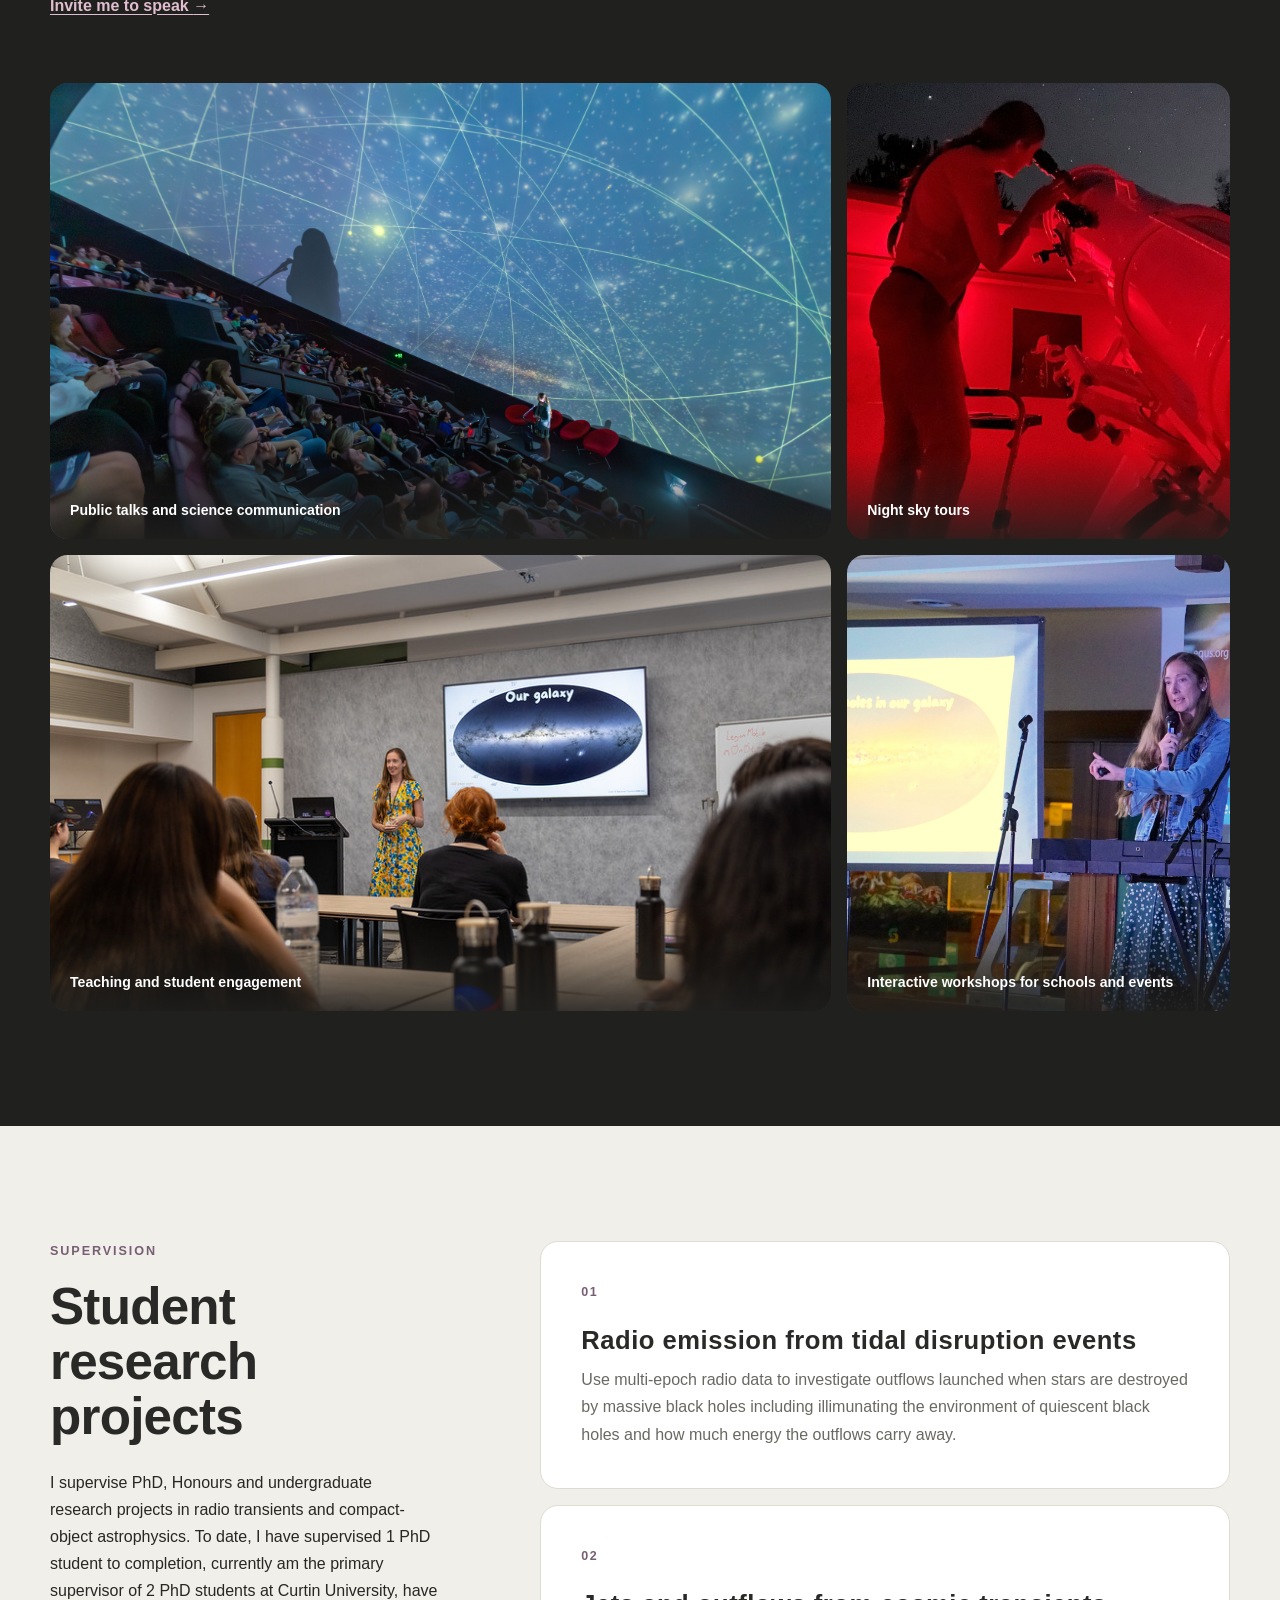
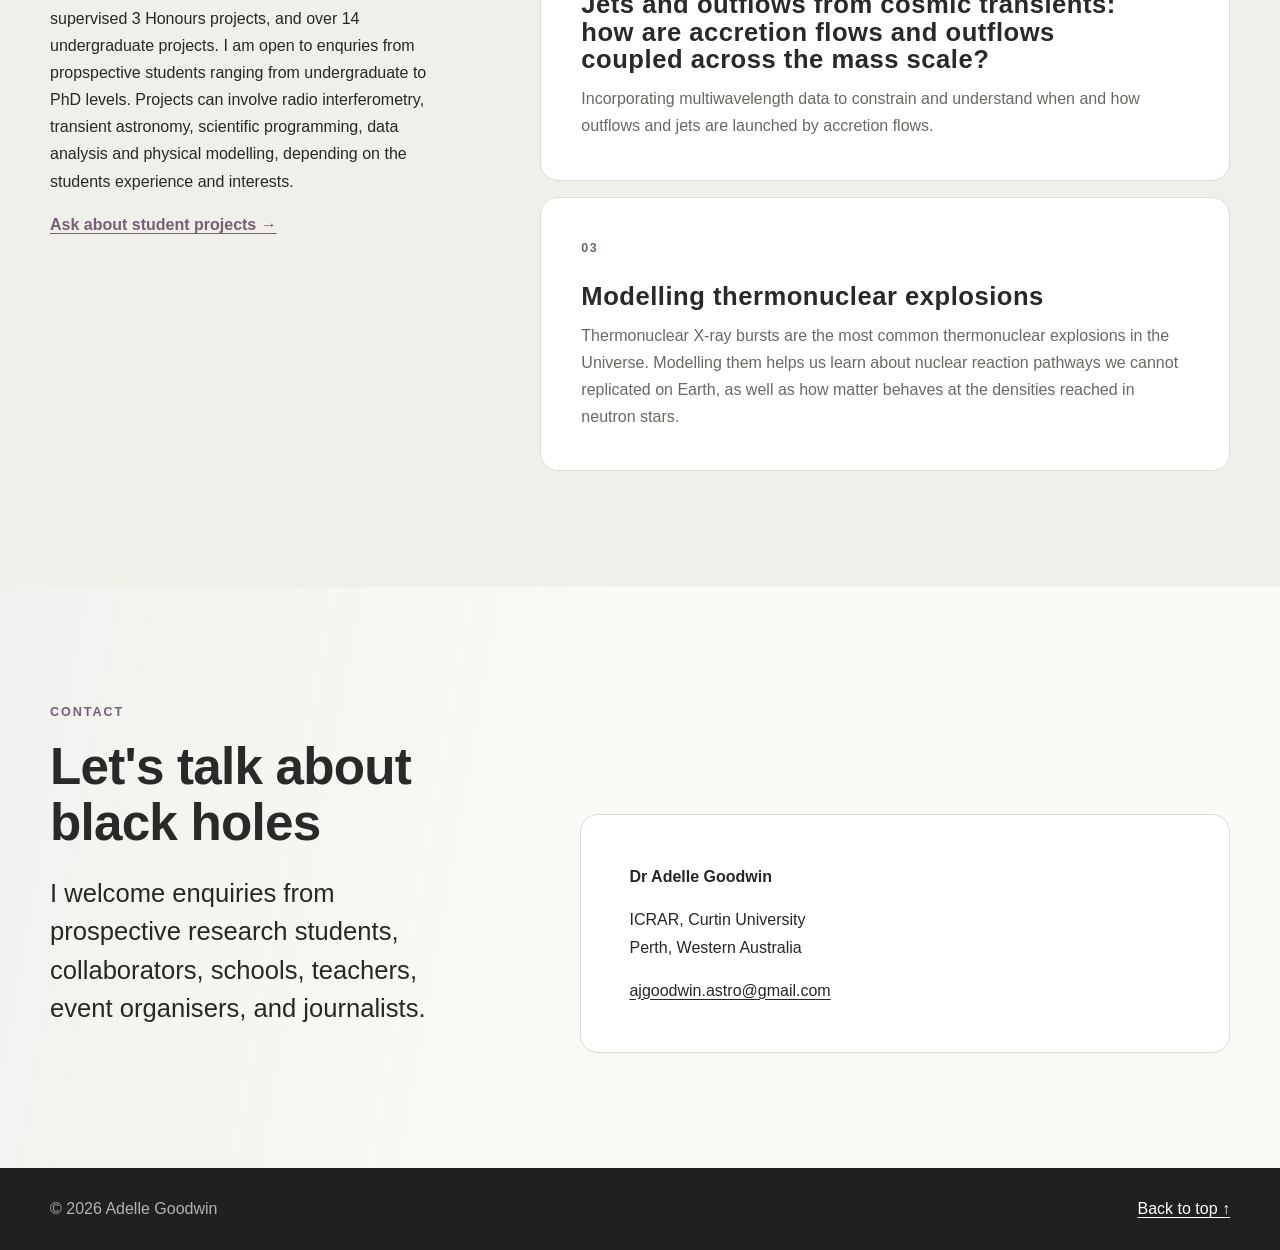
==== commit ab193bf2: "wording edits" ====
--- a/index.html
+++ b/index.html
@@ -78,7 +78,10 @@
             How compact objects grow, what environments they inhabit, and how they eject material are fundamental open questions in astrophysics. My work addresses these questions using radio observations of transient events, supported by multiwavelength data and theoretical modelling.
           </p>
           <p>
-            I lead international observing programmes with facilities including the Australia Telescope Compact Array, the Very Large Array, MeerKAT, GMRT and MWA. I also supervise research students and contribute to university teaching, professional service and public engagement.
+            I received my PhD in 2021 from Monash University for my thesis titled "On the nature of neutron stars in accreting systems". Since then I have been a postdoctoral researcher at ICRAR-Curtin University working on accreting black hole research. 
+          </p>
+          <p>
+            I lead international observing programmes with facilities around the world including the Australia Telescope Compact Array, the Very Large Array, MeerKAT, and the GMRT. I also supervise research students and contribute to university teaching, professional service and public engagement.
           </p>
           <p>
             My earlier research focused on accreting neutron stars, X-ray binaries and thermonuclear X-ray bursts. This work continues to inform my broader programme on accretion and outflows from compact objects.
@@ -225,7 +228,7 @@
           </li>
           <li>
             <article>
-              <p class="publication-meta"> One of the most complete radio lightcurves of a tidal disruption event to date. · 2019</p>
+              <p class="publication-meta"> One of the most complete radio lightcurves of a tidal disruption event to date. · 2022</p>
               <h3><a href="https://ui.adsabs.harvard.edu/abs/2022MNRAS.511.5328G/abstract">AT2019azh: an unusually long-lived, radio-bright thermal tidal disruption event</a></h3>
               <p><strong>Goodwin, A. J.</strong> et al. · MNRAS, 511, 4</p>
             </article>
@@ -318,7 +321,7 @@
           <p class="section-kicker">Contact</p>
           <h2 id="contact-title">Let's talk about black holes</h2>
           <p class="large-copy">
-            I welcome enquiries from prospective research students, collaborators, event organisers and journalists.
+            I welcome enquiries from prospective research students, collaborators, schools, teachers, event organisers, and journalists.
           </p>
         </div>
         <address class="contact-details">
